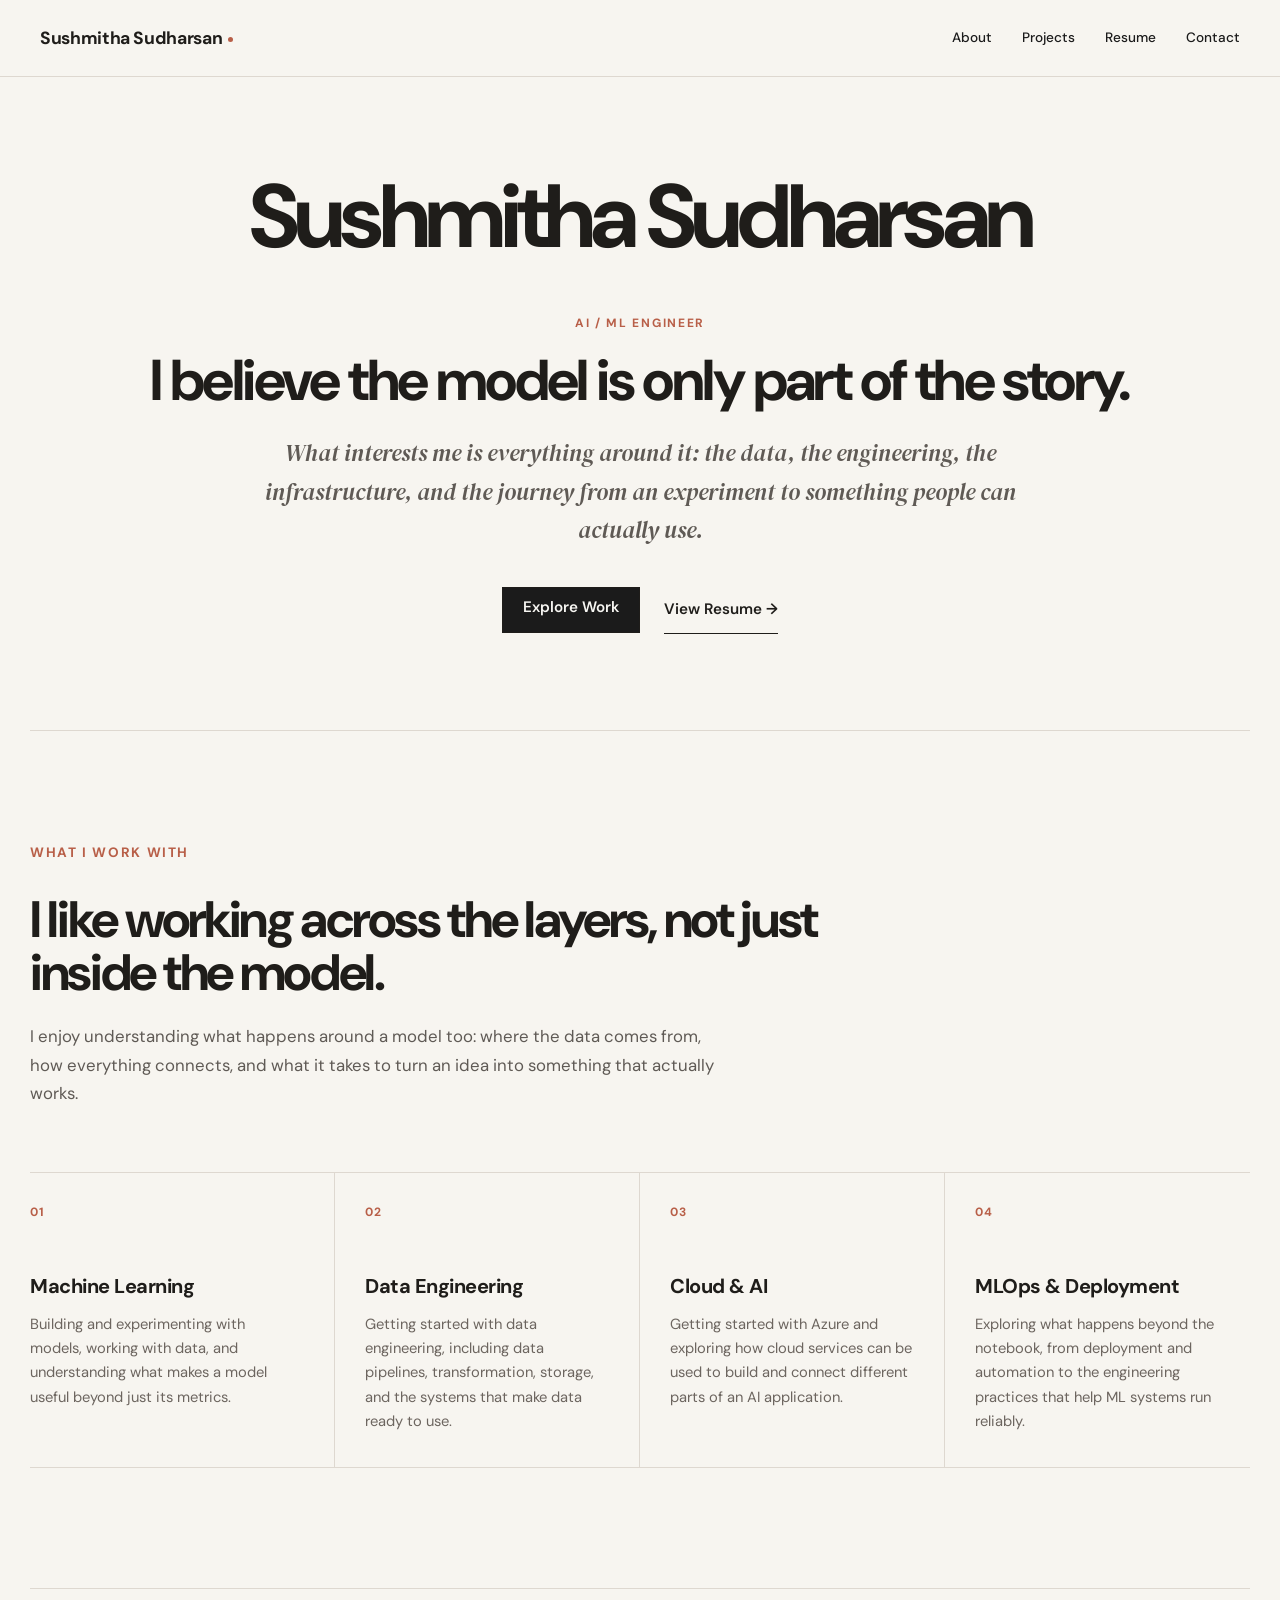
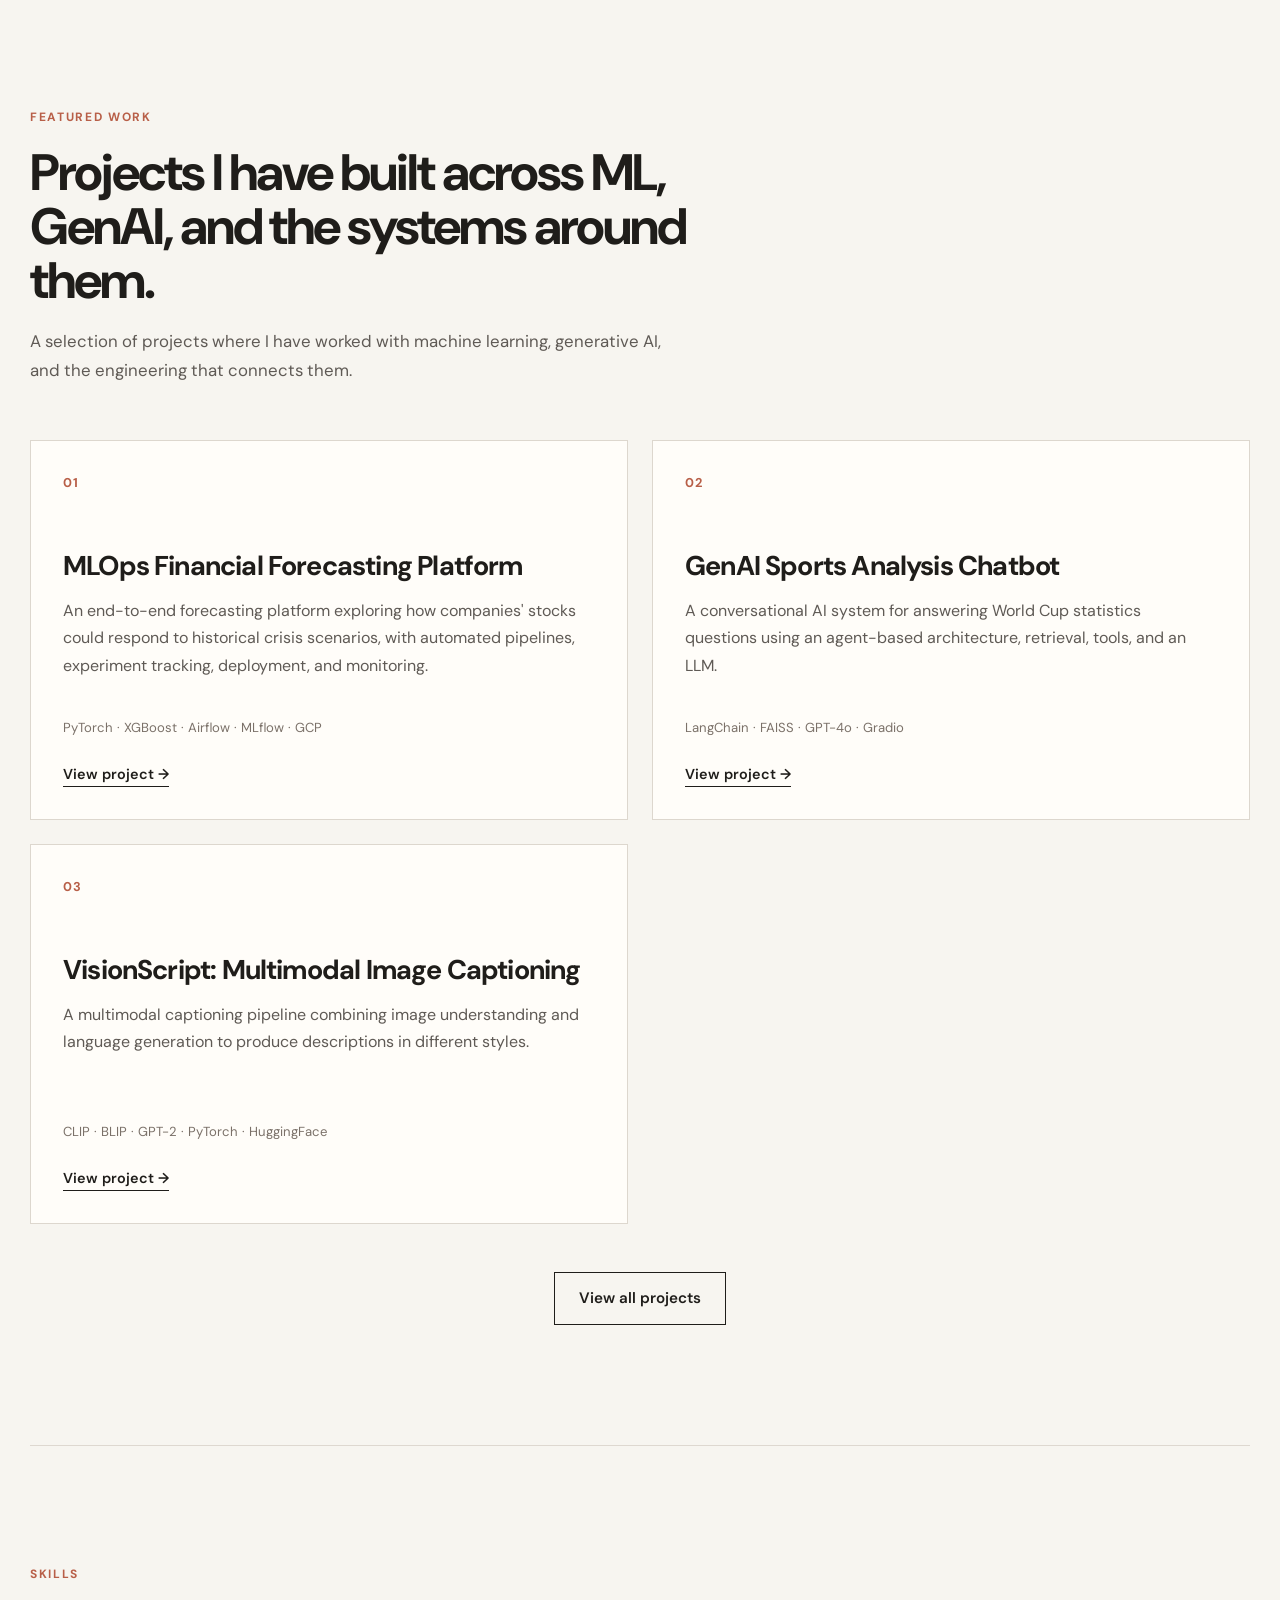
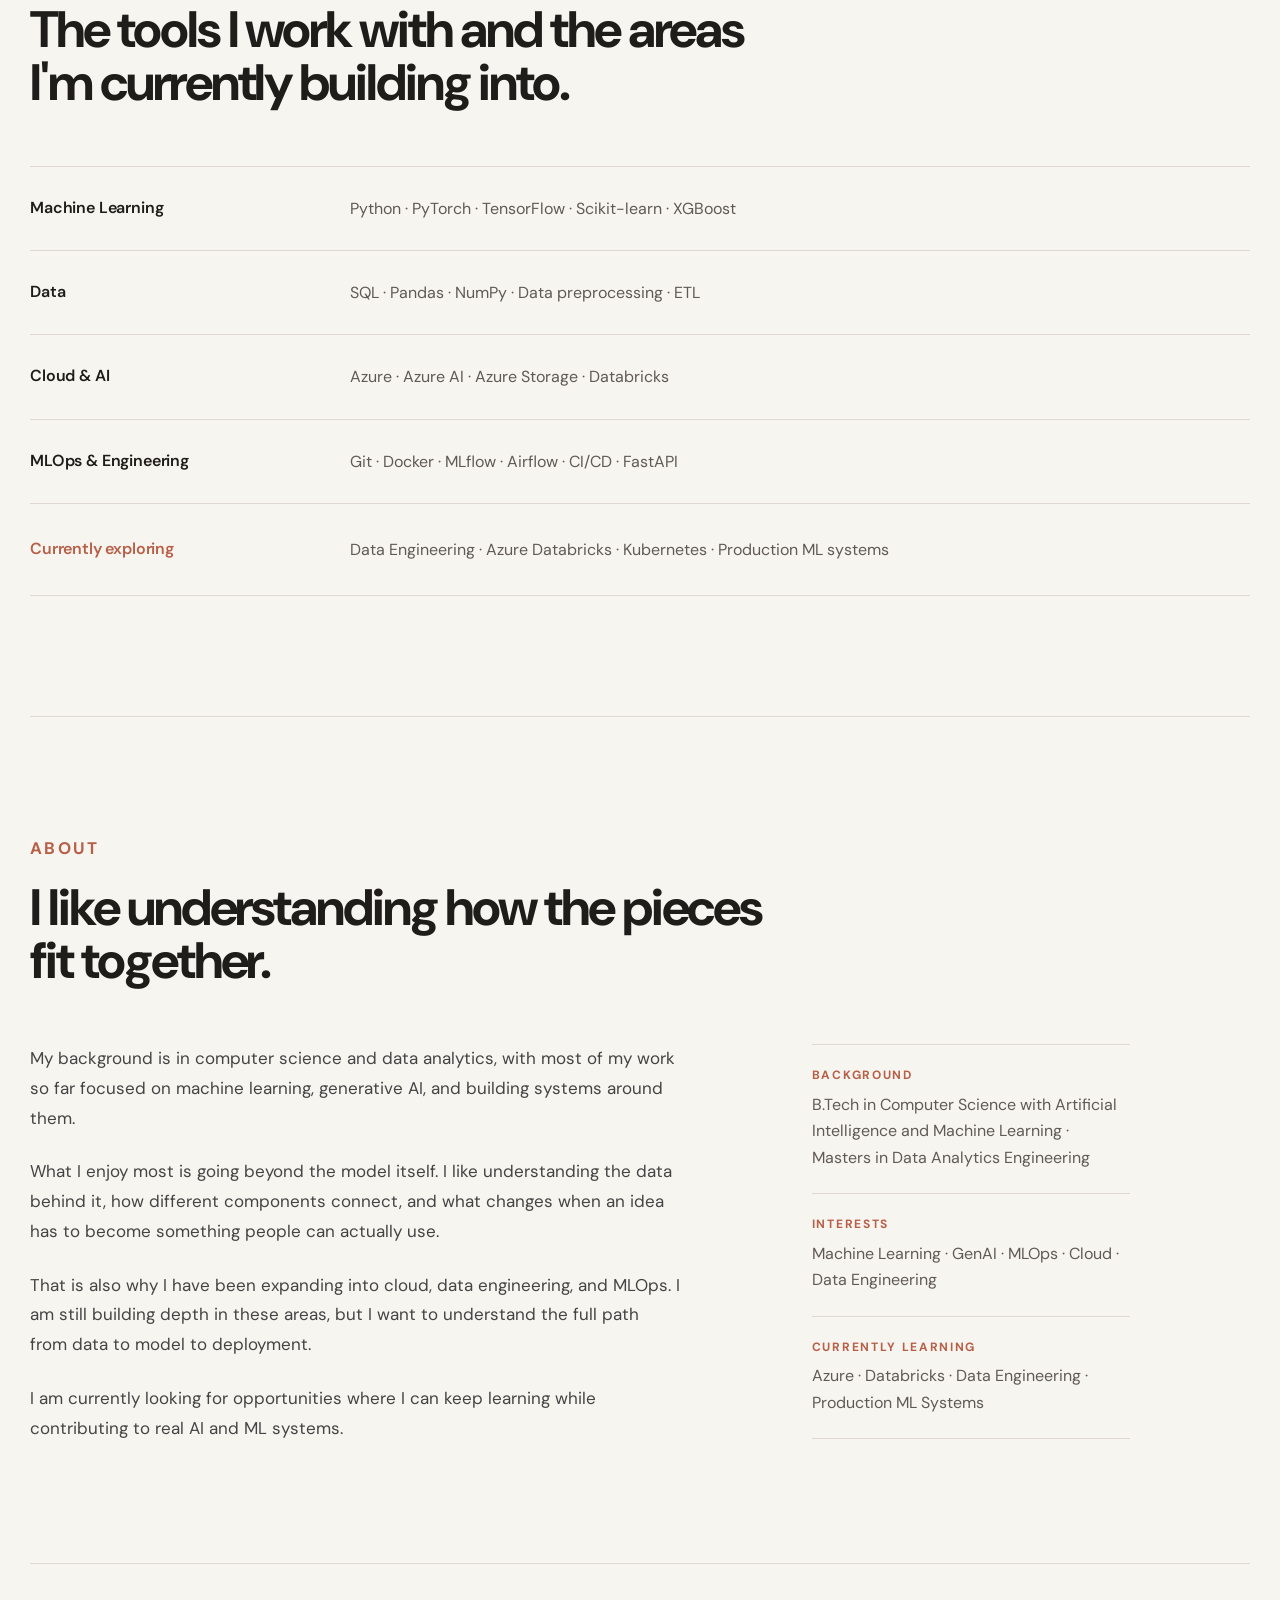
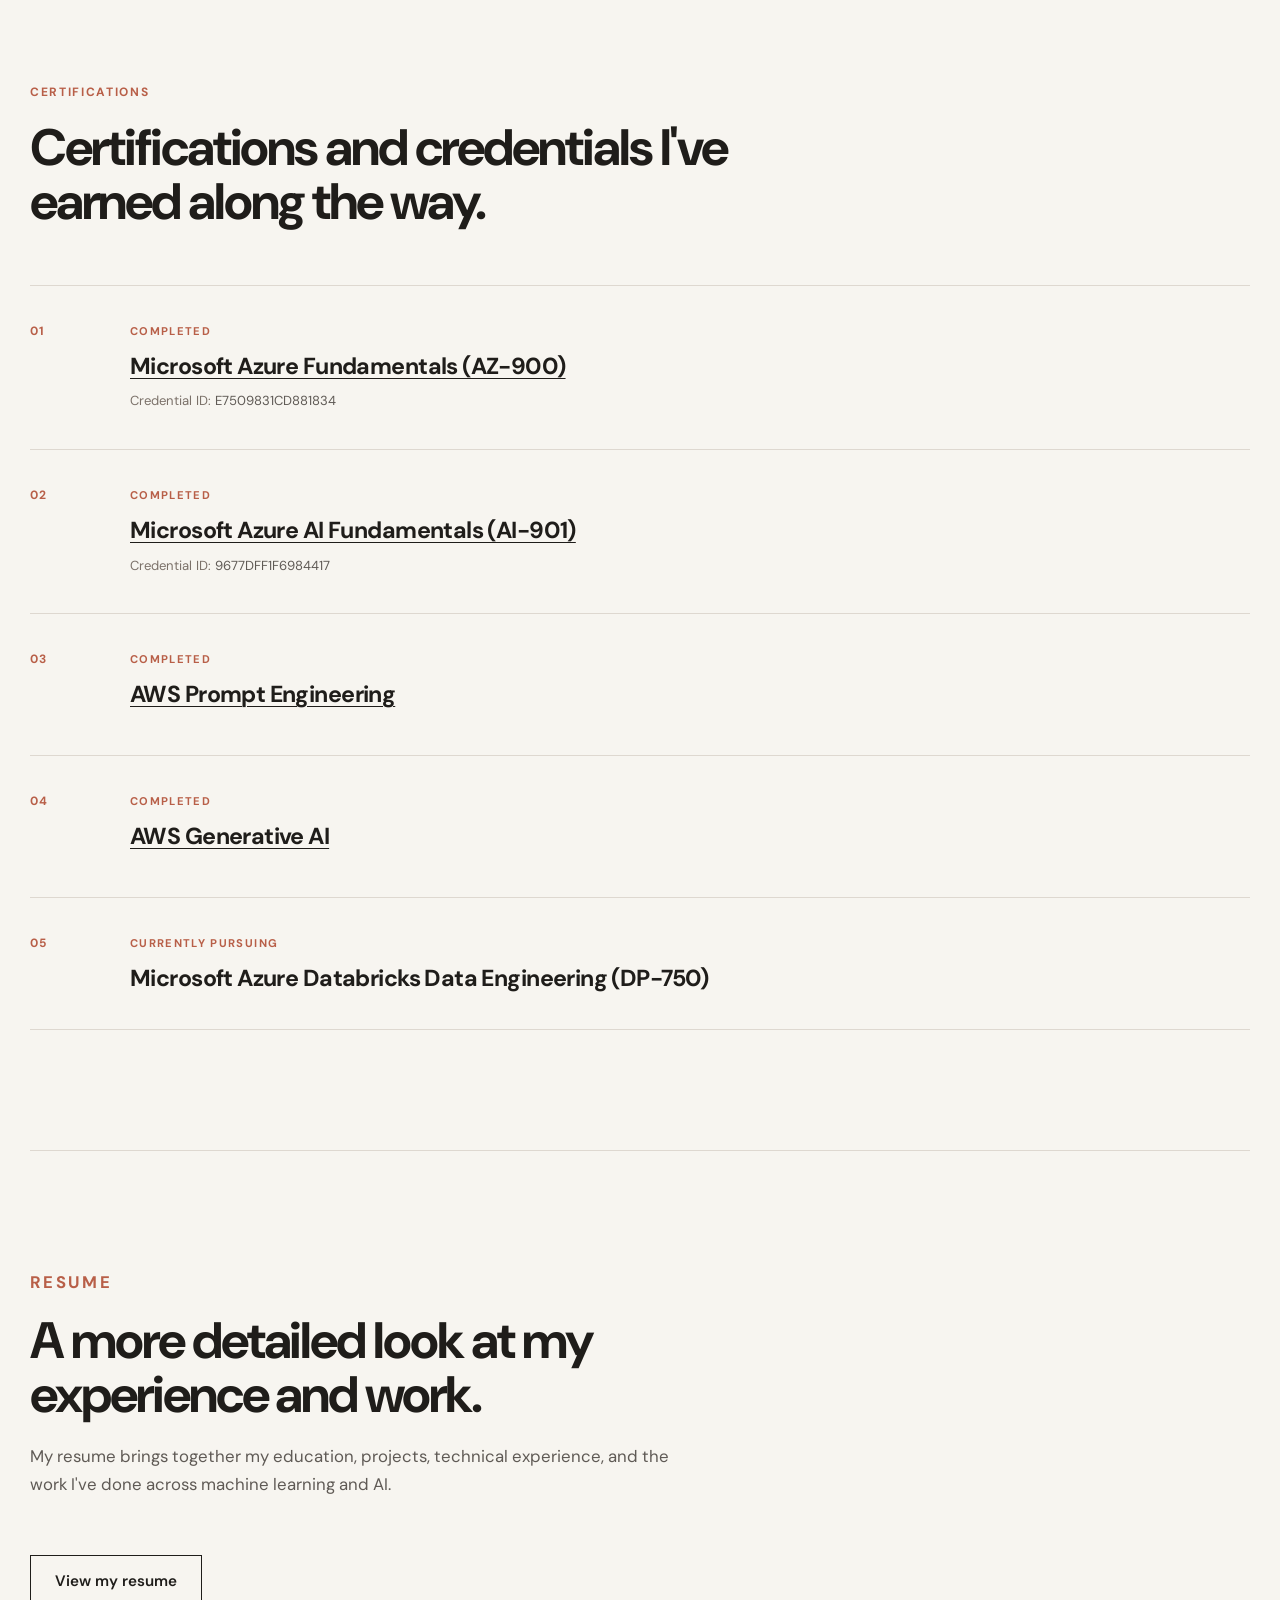
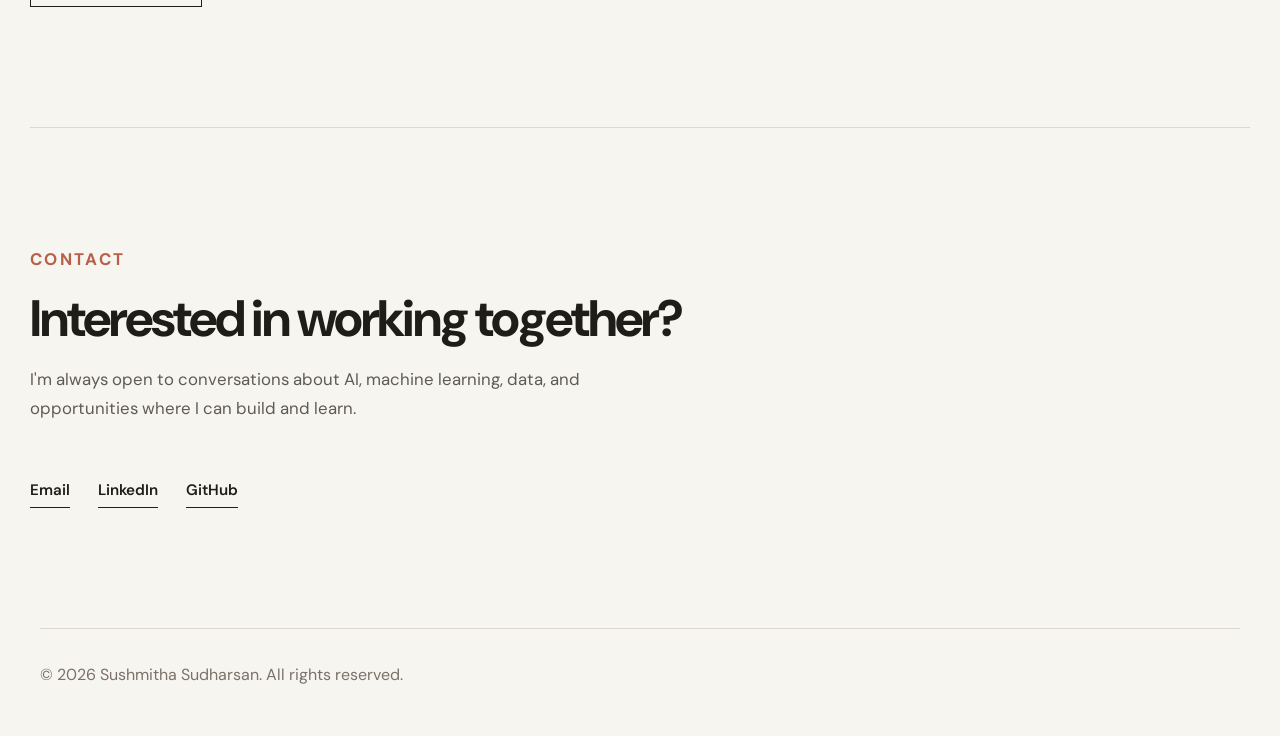
==== index.html @ 54e81f1f "Add portfolio website" ====
<!doctype html>
<html lang="en">
  <head>
    <meta charset="UTF-8" />
    <meta name="viewport" content="width=device-width, initial-scale=1.0" />

    <link rel="stylesheet" href="css/style.css" />

    <title>Sushmitha Sudharsan | AI / ML Engineer</title>
  </head>

  <body>
    <header>
      <nav>
    <a href="index.html" class="logo">Sushmitha Sudharsan</a>

    <button
        class="nav-toggle"
        type="button"
        aria-label="Open navigation menu"
        aria-expanded="false"
        aria-controls="site-navigation"
    >
        <span></span>
        <span></span>
        <span></span>
    </button>

    <div class="nav-links" id="site-navigation">
        <a href="about/index.html">About</a>
        <a href="projects/index.html">Projects</a>
        <a href="resume/index.html">Resume</a>
        <a href="contact/index.html">Contact</a>
    </div>
</nav>
    </header>

    <main>
      <!-- HERO -->

      <section class="hero">
        <div class="hero-name">
          <h1>Sushmitha Sudharsan</h1>
        </div>

        <div class="hero-content">
          <p class="section-label">AI / ML ENGINEER</p>

          <h2>I believe the model is only part of the story.</h2>

          <p class="hero-intro">
            What interests me is everything around it: the data, the
            engineering, the infrastructure, and the journey from an experiment
            to something people can actually use.
          </p>

          <div class="hero-actions">
    <a href="projects/index.html" class="button button-primary">
        Explore Work
    </a>

    <a href="resume/index.html" class="text-link">
        View Resume <span aria-hidden="true">→</span>
    </a>
</div>
        </div>
      </section>

      <!-- CURRENT FOCUS -->

      <section class="focus">
        <div class="focus-intro">
          <p class="eyebrow">WHAT I WORK WITH</p>

          <h2>I like working across the layers, not just inside the model.</h2>

          <p>
            I enjoy understanding what happens around a model too: where the
            data comes from, how everything connects, and what it takes to turn
            an idea into something that actually works.
          </p>
        </div>

        <div class="focus-items">
          <article class="focus-item">
            <span class="focus-number">01</span>

            <h3>Machine Learning</h3>

            <p>
              Building and experimenting with models, working with data, and
              understanding what makes a model useful beyond just its metrics.
            </p>
          </article>

          <article class="focus-item">
            <span class="focus-number">02</span>

            <h3>Data Engineering</h3>

            <p>
              Getting started with data engineering, including data pipelines,
              transformation, storage, and the systems that make data ready to
              use.
            </p>
          </article>

          <article class="focus-item">
            <span class="focus-number">03</span>

            <h3>Cloud &amp; AI</h3>

            <p>
              Getting started with Azure and exploring how cloud services can be
              used to build and connect different parts of an AI application.
            </p>
          </article>

          <article class="focus-item">
            <span class="focus-number">04</span>

            <h3>MLOps &amp; Deployment</h3>

            <p>
              Exploring what happens beyond the notebook, from deployment and
              automation to the engineering practices that help ML systems run
              reliably.
            </p>
          </article>
        </div>
      </section>

      <!-- PROJECT PREVIEW -->

      <section class="projects">
        <div class="section-heading">
          <p class="section-label">FEATURED WORK</p>

          <h2>
            Projects I have built across ML, GenAI, and the systems around them.
          </h2>

          <p class="section-intro">
            A selection of projects where I have worked with machine learning,
            generative AI, and the engineering that connects them.
          </p>
        </div>

        <div class="project-grid">
          <article class="project-card">
            <span class="project-number">01</span>

            <h3>MLOps Financial Forecasting Platform</h3>

            <p>
              An end-to-end forecasting platform exploring how companies' stocks
              could respond to historical crisis scenarios, with automated
              pipelines, experiment tracking, deployment, and monitoring.
            </p>

            <p class="project-tech">
              PyTorch · XGBoost · Airflow · MLflow · GCP
            </p>

            <a href="projects/project-1.html"> View project → </a>
          </article>

          <article class="project-card">
            <span class="project-number">02</span>

            <h3>GenAI Sports Analysis Chatbot</h3>

            <p>
              A conversational AI system for answering World Cup statistics
              questions using an agent-based architecture, retrieval, tools, and
              an LLM.
            </p>

            <p class="project-tech">LangChain · FAISS · GPT-4o · Gradio</p>

            <a href="projects/project-2.html"> View project → </a>
          </article>

          <article class="project-card">
            <span class="project-number">03</span>

            <h3>VisionScript: Multimodal Image Captioning</h3>

            <p>
              A multimodal captioning pipeline combining image understanding and
              language generation to produce descriptions in different styles.
            </p>

            <p class="project-tech">
              CLIP · BLIP · GPT-2 · PyTorch · HuggingFace
            </p>

            <a href="projects/project-3.html"> View project → </a>
          </article>
        </div>

        <div class="projects-footer">
          <a href="projects/index.html"> View all projects </a>
        </div>
      </section>

      <section class="skills">
        <div class="section-heading">
          <p class="section-label">SKILLS</p>

          <h2>
            The tools I work with and the areas I'm currently building into.
          </h2>
        </div>

        <div class="skills-list">
          <div class="skill-group">
            <h3>Machine Learning</h3>

            <p>Python · PyTorch · TensorFlow · Scikit-learn · XGBoost</p>
          </div>

          <div class="skill-group">
            <h3>Data</h3>

            <p>SQL · Pandas · NumPy · Data preprocessing · ETL</p>
          </div>

          <div class="skill-group">
            <h3>Cloud &amp; AI</h3>

            <p>Azure · Azure AI · Azure Storage · Databricks</p>
          </div>

          <div class="skill-group">
            <h3>MLOps &amp; Engineering</h3>

            <p>Git · Docker · MLflow · Airflow · CI/CD · FastAPI</p>
          </div>

          <div class="skill-group skill-group-exploring">
            <h3>Currently exploring</h3>

            <p>
              Data Engineering · Azure Databricks · Kubernetes · Production ML
              systems
            </p>
          </div>
        </div>
      </section>

      <!-- ABOUT PREVIEW -->

      <section class="about">
        <div class="section-heading">
          <p class="section-label">ABOUT</p>

          <h2>I like understanding how the pieces fit together.</h2>
        </div>

        <div class="about-content">
          <div class="about-main">
            <p>
              My background is in computer science and data analytics, with most
              of my work so far focused on machine learning, generative AI, and
              building systems around them.
            </p>

            <p>
              What I enjoy most is going beyond the model itself. I like
              understanding the data behind it, how different components
              connect, and what changes when an idea has to become something
              people can actually use.
            </p>

            <p>
              That is also why I have been expanding into cloud, data
              engineering, and MLOps. I am still building depth in these areas,
              but I want to understand the full path from data to model to
              deployment.
            </p>

            <p>
              I am currently looking for opportunities where I can keep learning
              while contributing to real AI and ML systems.
            </p>
          </div>

          <div class="about-side">
            <div class="about-detail">
              <span>BACKGROUND</span>
              <p>
                B.Tech in Computer Science with Artificial Intelligence and
                Machine Learning · Masters in Data Analytics Engineering
              </p>
            </div>

            <div class="about-detail">
              <span>INTERESTS</span>
              <p>Machine Learning · GenAI · MLOps · Cloud · Data Engineering</p>
            </div>

            <div class="about-detail">
              <span>CURRENTLY LEARNING</span>
              <p>
                Azure · Databricks · Data Engineering · Production ML Systems
              </p>
            </div>
          </div>
        </div>
      </section>

      <!-- ========================================
     CERTIFICATIONS
======================================== -->

      <section class="certifications">
        <div class="section-heading">
          <p class="section-label">CERTIFICATIONS</p>

          <h2>Certifications and credentials I've earned along the way.</h2>
        </div>

        <div class="certification-list">
          <!-- AZ-900 -->

          <article class="certification-card">
            <div class="certification-number">01</div>

            <div class="certification-content">
              <p class="certification-status">COMPLETED</p>

              <h3>
                <a
                  href="https://drive.google.com/file/d/1-akk5yvHN2ExvmXFCMbZ097xl4-3Tou-/view?usp=sharing"
                  target="_blank"
                  rel="noopener noreferrer"
                >
                  Microsoft Azure Fundamentals (AZ-900)
                </a>
              </h3>

              <p class="certification-id">
                Credential ID:
                <span>E7509831CD881834</span>
              </p>
            </div>
          </article>

          <!-- AI-901 -->

          <article class="certification-card">
            <div class="certification-number">02</div>

            <div class="certification-content">
              <p class="certification-status">COMPLETED</p>

              <h3>
                <a
                  href="https://drive.google.com/file/d/1ecMNnJZd3kwGWYb-fRF_io6c2wt6Pz3F/view?usp=sharing"
                  target="_blank"
                  rel="noopener noreferrer"
                >
                  Microsoft Azure AI Fundamentals (AI-901)
                </a>
              </h3>

              <p class="certification-id">
                Credential ID:
                <span>9677DFF1F6984417</span>
              </p>
            </div>
          </article>

          <!-- AWS Prompt Engineering -->

          <article class="certification-card">
            <div class="certification-number">03</div>

            <div class="certification-content">
              <p class="certification-status">COMPLETED</p>

              <h3>
                <a
                  href="https://drive.google.com/file/d/1J-irIsVJHzZii4gYxT9lY9Xja3zXWgkw/view?usp=sharing"
                  target="_blank"
                  rel="noopener noreferrer"
                >
                  AWS Prompt Engineering
                </a>
              </h3>

            </div>
          </article>

          <!-- AWS Generative AI -->

          <article class="certification-card">
            <div class="certification-number">04</div>

            <div class="certification-content">
              <p class="certification-status">COMPLETED</p>

              <h3>
                <a
                  href="https://drive.google.com/file/d/1gVsuCeaJkwSbJZOgCHRIwwR79ZYT0Bmx/view?usp=sharing"
                  target="_blank"
                  rel="noopener noreferrer"
                >
                  AWS Generative AI
                </a>
              </h3>
            </div>
          </article>

          <!-- DP-750 -->

          <article class="certification-card certification-current">
            <div class="certification-number">05</div>

            <div class="certification-content">
              <p class="certification-status">CURRENTLY PURSUING</p>

              <h3>Microsoft Azure Databricks Data Engineering (DP-750)</h3>
            </div>
          </article>
        </div>
      </section>

      <!-- ========================================
     RESUME
======================================== -->

      <section class="resume">
        <div class="section-heading">
          <p class="section-label">RESUME</p>

          <h2>A more detailed look at my experience and work.</h2>

          <p class="section-intro">
            My resume brings together my education, projects, technical
            experience, and the work I've done across machine learning and AI.
          </p>
        </div>

        <div class="resume-action">
          <a href="YOUR_RESUME_FILE" target="_blank" rel="noopener noreferrer">
            View my resume
          </a>
        </div>
      </section>

      <!-- ========================================
     CONTACT
======================================== -->

      <section class="contact">
        <div class="section-heading">
          <p class="section-label">CONTACT</p>

          <h2>Interested in working together?</h2>

          <p class="section-intro">
            I'm always open to conversations about AI, machine learning, data,
            and opportunities where I can build and learn.
          </p>
        </div>

        <div class="contact-links">
          <a href="mailto:sushmitha.sudharsan21@gmail.com"> Email </a>

          <a
            href="https://www.linkedin.com/in/sushmitha-sudharsan-2101/"
            target="_blank"
            rel="noopener noreferrer"
          >
            LinkedIn
          </a>

          <a
            href="https://github.com/SushmithaSudharsan"
            target="_blank"
            rel="noopener noreferrer"
          >
            GitHub
          </a>
        </div>
      </section>
    </main>

    <footer>
      <p>© 2026 Sushmitha Sudharsan. All rights reserved.</p>
    </footer>

    <script src="js/script.js"></script>
  </body>
</html>
---- css/style.css ----
@import url("https://fonts.googleapis.com/css2?family=DM+Sans:wght@400;500;600;700&family=DM+Serif+Display:ital@0;1&display=swap");

/* ========================================
   BASE
======================================== */

* {
    box-sizing: border-box;
}

html {
    scroll-behavior: smooth;
}

body {
    margin: 0;
    background: #f7f5f0;
    color: #1f1d1a;
    font-family: "DM Sans", "Helvetica Neue", Arial, sans-serif;
    line-height: 1.6;
}

a {
    color: inherit;
    text-decoration: none;
}

p,
h1,
h2,
h3 {
    margin-top: 0;
}


/* ========================================
   NAVIGATION
======================================== */

header {
    border-bottom: 1px solid #ded8d0;
}

nav {
    width: min(1280px, calc(100% - 80px));
    margin: 0 auto;
    min-height: 76px;

    display: flex;
    align-items: center;
    justify-content: space-between;
}

.logo {
    font-size: 1.1rem;
    font-weight: 700;
    letter-spacing: -0.02em;
}

.nav-links {
    display: flex;
    gap: 32px;
}

.nav-links a {
    font-size: 0.95rem;
    color: #5f5a55;
    transition: color 0.2s ease;
}

.nav-links a:hover {
    color: #1f1d1a;
}


/* ========================================
   GENERAL LAYOUT
======================================== */

main {
    width: min(1280px, calc(100% - 60px));
    margin: 0 auto;
}

section {
    padding: 96px 0;
}


/* ========================================
   HERO
======================================== */

.hero {
    min-height: 620px;

    display: flex;
    flex-direction: column;
    justify-content: center;

    max-width: 980px;
}

.eyebrow {
    margin-bottom: 24px;

    font-size: 0.85rem;
    font-weight: 700;
    letter-spacing: 0.12em;
    text-transform: uppercase;

    color: #6c655f;
}

.hero h1 {
    width: 100%;
    max-width: none;
    margin-bottom: 28px;

    font-size: clamp(3rem, 6vw, 5.2rem);
    line-height: 0.98;
    letter-spacing: -0.055em;
    font-weight: 700;

    text-align: center;
}

.hero-description {
    max-width: 700px;
    margin-bottom: 36px;

    font-size: 1.2rem;
    color: #5f5a55;
}


/* ========================================
   BUTTONS / ACTION LINKS
======================================== */

.hero-actions {
    display: flex;
    gap: 24px;
    align-items: center;
}

.hero-actions a,
.content-section > a,
.about > a,
.resume > a,
.contact > a {
    display: inline-block;

    padding: 12px 0;

    border-bottom: 1px solid #1f1d1a;

    font-size: 0.95rem;
    font-weight: 600;
}

.hero-actions a:first-child {
    padding: 12px 20px;
    border: 1px solid #1f1d1a;
}

.hero-actions a:hover,
.content-section > a:hover,
.about > a:hover,
.resume > a:hover,
.contact > a:hover {
    opacity: 0.65;
}


/* ========================================
   SECTION LABELS
======================================== */

.section-label {
    margin-bottom: 20px;

    font-size: 0.75rem;
    font-weight: 700;
    letter-spacing: 0.14em;
    text-transform: uppercase;

    color: #7b7169;
}


/* ========================================
   WHAT I WORK WITH / FOCUS
======================================== */

.focus {
    padding: 110px 0 120px;

    border-top: 1px solid #ded8d0;
    border-bottom: 1px solid #ded8d0;
}

.focus-intro {
    max-width: 920px;
    margin-bottom: 64px;
}

.focus-intro .eyebrow {
    margin-bottom: 28px;
}

.focus-intro h2 {
    max-width: 900px;
    margin: 0 0 22px;

    font-size: clamp(2.2rem, 4vw, 3.4rem);
    line-height: 1.05;
    letter-spacing: -0.045em;
}

.focus-intro p:not(.eyebrow) {
    max-width: 700px;
    margin: 0;

    color: #5f5a55;
    font-size: 1.05rem;
    line-height: 1.7;
}

.focus-items {
    display: grid;
    grid-template-columns: repeat(4, 1fr);

    border-top: 1px solid #ded8d0;
    border-bottom: 1px solid #ded8d0;
}

.focus-item {
    min-height: 270px;
    padding: 30px 30px 34px 0;

    border-right: 1px solid #ded8d0;
}

.focus-item:not(:first-child) {
    padding-left: 30px;
}

.focus-item:last-child {
    border-right: none;
}

.focus-number {
    display: block;
    margin-bottom: 52px;

    font-size: 0.75rem;
    font-weight: 700;
    letter-spacing: 0.08em;
    color: #7b7169;
}

.focus-item h3 {
    margin: 0 0 14px;

    font-size: 1.25rem;
    line-height: 1.2;
    letter-spacing: -0.025em;
}

.focus-item p {
    max-width: 250px;
    margin: 0;

    font-size: 0.92rem;
    line-height: 1.65;
    color: #6c655f;
}


/* ========================================
   SECTION HEADINGS
======================================== */

.section-heading {
    max-width: 720px;
    margin-bottom: 48px;
}

.section-heading h2,
.about h2,
.resume h2,
.contact h2 {
    margin-bottom: 20px;

    font-size: clamp(2rem, 4vw, 3.5rem);
    line-height: 1.05;
    letter-spacing: -0.04em;
}

.section-intro,
.about p,
.resume p,
.contact p {
    max-width: 650px;
    color: #5f5a55;
    font-size: 1.05rem;
}


/* ========================================
   PROJECTS / FEATURED WORK
======================================== */

.projects {
    padding: 120px 0;
}

.section-heading {
    max-width: 760px;
    margin-bottom: 56px;
}

.section-heading h2 {
    margin-bottom: 20px;

    font-size: clamp(2rem, 4vw, 3.4rem);
    line-height: 1.05;
    letter-spacing: -0.04em;
}

.section-intro {
    max-width: 650px;
    margin: 0;

    color: #5f5a55;
    font-size: 1.05rem;
}


/* PROJECT GRID */

.project-grid {
    display: grid;
    grid-template-columns: repeat(2, 1fr);
    gap: 24px;
}

.project-card {
    min-height: 380px;
    padding: 32px;

    border: 1px solid #ddd7ce;
    background: #fffdf9;

    display: flex;
    flex-direction: column;
}

.project-number {
    margin-bottom: 56px;

    font-size: 0.75rem;
    font-weight: 700;
    letter-spacing: 0.08em;
    color: #7b7169;
}

.project-card h3 {
    max-width: 520px;
    margin-bottom: 16px;

    font-size: 1.7rem;
    line-height: 1.15;
    letter-spacing: -0.03em;
}

.project-card p {
    max-width: 520px;
    margin-bottom: 24px;

    color: #5f5a55;
}

.project-tech {
    margin-top: auto !important;
    margin-bottom: 24px !important;

    font-size: 0.82rem;
    color: #7b7169 !important;
}

.project-card a {
    width: fit-content;

    border-bottom: 1px solid #1f1d1a;

    font-size: 0.9rem;
    font-weight: 600;
}

.project-card a:hover {
    opacity: 0.65;
}


/* ========================================
   VIEW ALL PROJECTS
======================================== */

.projects-footer {
    display: flex;
    justify-content: center;

    padding-top: 48px;
}

.projects-footer a {
    display: inline-block;

    padding: 13px 24px;

    border: 1px solid #1f1d1a;

    font-size: 0.95rem;
    font-weight: 600;

    transition:
        background 0.2s ease,
        color 0.2s ease;
}

.projects-footer a:hover {
    background: #1f1d1a;
    color: #f7f5f0;
}


/* ========================================
   SKILLS
======================================== */

.skills {
    padding: 120px 0;
    border-top: 1px solid #ded8d0;
}

.skills-list {
    border-top: 1px solid #ded8d0;
}

.skill-group {
    display: grid;
    grid-template-columns: 280px 1fr;
    gap: 40px;

    padding: 28px 0;

    border-bottom: 1px solid #ded8d0;
}

.skill-group h3 {
    margin: 0;

    font-size: 1rem;
    font-weight: 600;
    letter-spacing: -0.01em;
}

.skill-group p {
    max-width: 720px;
    margin: 0;

    color: #5f5a55;
    font-size: 1rem;
}

.skill-group-exploring {
    padding-top: 32px;
    padding-bottom: 32px;
}

.skill-group-exploring h3 {
    color: #6c655f;
}

@media (max-width: 700px) {
    .skill-group {
        grid-template-columns: 1fr;
        gap: 10px;
        padding: 24px 0;
    }

    .skill-group p {
        max-width: 100%;
        overflow-wrap: anywhere;
        line-height: 1.7;
    }
}

/* ========================================
   ABOUT SECTION
======================================== */

.about {
    padding: 120px 0;
    border-top: 1px solid #ded8d0;
}

.about-content {
    display: grid;
    grid-template-columns: minmax(0, 1.5fr) minmax(260px, 0.7fr);
    gap: 100px;

    max-width: 1100px;
}

.about-main {
    max-width: 720px;
}

.about-main p {
    margin: 0 0 24px;

    color: #5f5a55;
    font-size: 1.08rem;
    line-height: 1.75;
}

.about-main p:last-child {
    margin-bottom: 0;
}

.about-side {
    border-top: 1px solid #ded8d0;
}

.about-detail {
    padding: 22px 0;

    border-bottom: 1px solid #ded8d0;
}

.about-detail span {
    display: block;
    margin-bottom: 8px;

    font-size: 0.72rem;
    font-weight: 700;
    letter-spacing: 0.12em;

    color: #7b7169;
}

.about-detail p {
    margin: 0;

    color: #5f5a55;
    font-size: 0.92rem;
    line-height: 1.6;
}


/* ========================================
   CERTIFICATIONS
======================================== */

.certifications {
    padding: 120px 0;
    border-top: 1px solid #ded8d0;
}

.certification-list {
    border-top: 1px solid #ded8d0;
}

.certification-card {
    display: grid;
    grid-template-columns: 80px 1fr;
    gap: 20px;

    padding: 36px 0;

    border-bottom: 1px solid #ded8d0;
}

.certification-number {
    font-size: 0.75rem;
    font-weight: 700;
    letter-spacing: 0.08em;
    color: #7b7169;
}

.certification-content {
    max-width: 800px;
}

.certification-status {
    margin: 0 0 12px;

    font-size: 0.7rem !important;
    font-weight: 700;
    letter-spacing: 0.12em;

    color: #7b7169 !important;
}

.certification-content h3 {
    margin: 0 0 10px;

    font-size: 1.45rem;
    line-height: 1.2;
    letter-spacing: -0.025em;
}

.certification-content h3 a {
    color: inherit;
    text-decoration: underline;
    text-decoration-thickness: 1px;
    text-underline-offset: 4px;
}

.certification-content h3 a:hover {
    opacity: 0.6;
}

.certification-id {
    margin: 0 !important;

    font-size: 0.82rem !important;
    color: #7b7169 !important;
}

.certification-id span {
    color: #5f5a55;
}

.certification-current h3 {
    margin-bottom: 0;
}


/* ========================================
   PAGE HEADERS
======================================== */

.page-header {
    padding: 120px 0 80px;
    max-width: 800px;
}

.page-header h1 {
    margin-bottom: 24px;

    font-size: clamp(3rem, 7vw, 5rem);
    line-height: 1;
    letter-spacing: -0.05em;
}

.page-header > p:last-child {
    max-width: 650px;

    font-size: 1.15rem;
    color: #5f5a55;
}


/* ========================================
   CONTENT SECTIONS
======================================== */

.content-section {
    max-width: 800px;
    padding: 72px 0;

    border-top: 1px solid #ded8d0;
}

.content-section h2 {
    margin-bottom: 24px;

    font-size: 2rem;
    line-height: 1.1;
    letter-spacing: -0.03em;
}

.content-section p {
    max-width: 700px;
    margin-bottom: 24px;

    color: #5f5a55;
}


/* ========================================
   RESUME
======================================== */

.resume {
    padding: 120px 0;
    border-top: 1px solid #ded8d0;
}

.resume-action {
    margin-top: 40px;
}

.resume-action a {
    display: inline-block;

    padding: 13px 24px;

    border: 1px solid #1f1d1a;

    font-size: 0.95rem;
    font-weight: 600;

    transition:
        background 0.2s ease,
        color 0.2s ease;
}

.resume-action a:hover {
    background: #1f1d1a;
    color: #f7f5f0;
}


/* ========================================
   CONTACT
======================================== */

.contact {
    padding: 120px 0;
    border-top: 1px solid #ded8d0;
}

.contact-links {
    display: flex;
    flex-wrap: wrap;
    gap: 28px;

    margin-top: 40px;
}

.contact-links a {
    padding-bottom: 4px;

    border-bottom: 1px solid #1f1d1a;

    font-size: 0.95rem;
    font-weight: 600;
}

.contact-links a:hover {
    opacity: 0.6;
}


/* ========================================
   FOOTER
======================================== */

footer {
    width: min(1280px, calc(100% - 80px));
    margin: 0 auto;

    padding: 32px 0;

    border-top: 1px solid #ded8d0;

    color: #7b7169;
    font-size: 0.85rem;
}

.footer-content {
    display: flex;
    align-items: center;
    justify-content: space-between;

    gap: 32px;
}

.footer-content p {
    margin: 0;
}

.footer-links {
    display: flex;
    gap: 24px;
}

.footer-links a:hover {
    color: #1f1d1a;
}


/* ========================================
   PROJECTS PAGE
======================================== */

.projects-page {
    padding: 20px 0 120px;
}

.project-page-card {
    display: grid;
    grid-template-columns: 120px 1fr;

    padding: 56px 0;

    border-top: 1px solid #ded8d0;
}

.project-page-card:last-child {
    border-bottom: 1px solid #ded8d0;
}

.project-page-number {
    font-size: 0.75rem;
    font-weight: 700;
    letter-spacing: 0.08em;
    color: #7b7169;
}

.project-page-content {
    max-width: 820px;
}

.project-category {
    margin-bottom: 18px !important;

    font-size: 0.75rem !important;
    font-weight: 700;
    letter-spacing: 0.12em;

    text-transform: uppercase;

    color: #7b7169 !important;
}

.project-page-content h2 {
    max-width: 760px;
    margin-bottom: 20px;

    font-size: clamp(2rem, 4vw, 3.2rem);
    line-height: 1.05;
    letter-spacing: -0.04em;
}

.project-page-content > p:not(.project-category):not(.project-page-tech) {
    max-width: 700px;
    margin-bottom: 28px;

    color: #5f5a55;
    font-size: 1.05rem;
    line-height: 1.7;
}

.project-page-tech {
    margin-bottom: 28px !important;

    font-size: 0.85rem !important;
    color: #7b7169 !important;
}

.project-page-content a {
    display: inline-block;

    padding-bottom: 4px;

    border-bottom: 1px solid #1f1d1a;

    font-size: 0.9rem;
    font-weight: 600;
}

.project-page-content a:hover {
    opacity: 0.6;
}


/* ========================================
   PROJECT FILTER
======================================== */

.project-filter {
    display: flex;
    align-items: flex-end;
    gap: 24px;

    margin-bottom: 80px;
    padding-bottom: 32px;

    border-bottom: 1px solid #ded8d0;
}

.filter-group {
    display: flex;
    flex-direction: column;
    gap: 9px;
}

.filter-group label {
    font-size: 0.75rem;
    font-weight: 700;
    letter-spacing: 0.1em;
    text-transform: uppercase;

    color: #7b7169;
}

.filter-group select {
    min-width: 220px;

    padding: 12px 40px 12px 14px;

    border: 1px solid #c7beb5;
    border-radius: 0;

    background: #fffdf9;
    color: #1f1d1a;

    font-family: inherit;
    font-size: 0.9rem;

    cursor: pointer;
}

.filter-group select:focus {
    outline: 2px solid #1f1d1a;
    outline-offset: 2px;
}


/* ========================================
   PROJECT LIST
======================================== */

.project-list {
    border-top: 1px solid #ded8d0;
}

.project-page-card {
    display: grid;
    grid-template-columns: 100px 1fr;
    gap: 28px;

    padding: 48px 0;

    border-bottom: 1px solid #ded8d0;
}

.project-page-card.is-hidden {
    display: none;
}

.project-number {
    font-size: 0.8rem;
    font-weight: 700;

    color: #7b7169;
}

.project-page-content {
    max-width: 800px;
}

.project-type {
    margin-bottom: 14px;

    font-size: 0.75rem;
    font-weight: 700;

    letter-spacing: 0.08em;
    text-transform: uppercase;

    color: #7b7169;
}

.project-page-content h3 {
    margin-bottom: 16px;

    font-size: 1.7rem;
    line-height: 1.15;
    letter-spacing: -0.025em;
}

.project-page-content > p:not(.project-type) {
    max-width: 680px;

    margin-bottom: 24px;

    color: #5f5a55;
}

.project-links {
    display: flex;
    align-items: center;
    gap: 28px;
}

.project-links a {
    display: inline-block;

    padding-bottom: 4px;

    border-bottom: 1px solid #1f1d1a;

    font-size: 0.9rem;
    font-weight: 600;
}

.project-links a:hover {
    opacity: 0.6;
}

.more-projects-section {
    margin-top: 20px;
}


/* ========================================
   PROJECT DETAIL PAGE
======================================== */

.project-detail-hero {
    padding: 120px 0 100px;
    max-width: 1050px;
}

.project-detail-hero h1 {
    max-width: 1000px;
    margin-bottom: 30px;

    font-size: clamp(3.2rem, 7vw, 6.2rem);
    line-height: 0.96;
    letter-spacing: -0.055em;
}

.project-detail-intro {
    max-width: 760px;
    margin-bottom: 56px;

    font-size: 1.3rem;
    line-height: 1.65;
    color: #5f5a55;
}

.project-meta {
    display: grid;

    grid-template-columns:
        repeat(3, minmax(160px, 1fr));

    max-width: 850px;

    border-top: 1px solid #ded8d0;
    border-bottom: 1px solid #ded8d0;
}

.project-meta > div {
    padding: 24px 30px 24px 0;

    border-right: 1px solid #ded8d0;
}

.project-meta > div:not(:first-child) {
    padding-left: 30px;
}

.project-meta > div:last-child {
    border-right: none;
}

.project-meta span {
    display: block;

    margin-bottom: 8px;

    font-size: 0.7rem;
    font-weight: 700;

    letter-spacing: 0.12em;

    color: #7b7169;
}

.project-meta p {
    margin: 0;

    font-size: 0.95rem;
    color: #3d3935;
}

.project-detail-links {
    display: flex;
    flex-wrap: wrap;

    gap: 28px;

    margin-top: 40px;
}

.project-detail-links a {
    display: inline-block;

    padding-bottom: 5px;

    border-bottom: 1px solid #1f1d1a;

    font-size: 0.95rem;
    font-weight: 600;
}

.project-detail-links a:hover {
    opacity: 0.6;
}


/* ========================================
   PROJECT STORY
======================================== */

.project-story {
    display: grid;

    grid-template-columns:
        minmax(300px, 0.85fr)
        minmax(0, 1.15fr);

    gap: 100px;

    padding: 120px 0;

    border-top: 1px solid #ded8d0;
}

.project-story-heading {
    max-width: 600px;
}

.project-story-heading h2 {
    margin: 0;

    font-size: clamp(2rem, 4vw, 3.4rem);
    line-height: 1.05;
    letter-spacing: -0.045em;
}

.project-story-content {
    max-width: 720px;
}

.project-story-content p {
    margin: 0 0 26px;

    color: #5f5a55;

    font-size: 1.08rem;
    line-height: 1.8;
}

.project-story-content p:last-child {
    margin-bottom: 0;
}


/* ========================================
   PROJECT SECTION HEADINGS
======================================== */

.project-section-heading {
    max-width: 820px;
    margin-bottom: 56px;
}

.project-section-heading h2 {
    margin: 0 0 22px;

    font-size: clamp(2rem, 4vw, 3.4rem);
    line-height: 1.05;
    letter-spacing: -0.04em;
}

.project-section-heading > p:not(.section-label) {
    max-width: 700px;

    margin: 0;

    color: #5f5a55;

    font-size: 1.05rem;
    line-height: 1.7;
}


/* ========================================
   ARCHITECTURE
======================================== */

.project-architecture {
    padding: 120px 0;

    border-top: 1px solid #ded8d0;
}

.architecture-flow {
    border-top: 1px solid #ded8d0;
}

.architecture-step {
    display: grid;

    grid-template-columns:
        70px
        minmax(200px, 0.6fr)
        minmax(300px, 1fr)
        220px;

    gap: 30px;

    padding: 36px 0;

    border-bottom: 1px solid #ded8d0;

    align-items: start;
}

.architecture-step > span {
    font-size: 0.75rem;
    font-weight: 700;

    color: #7b7169;
}

.architecture-step h3 {
    margin: 0;

    font-size: 1.25rem;
    line-height: 1.2;
}

.architecture-step p {
    max-width: 520px;

    margin: 0;

    color: #5f5a55;
}

.architecture-step small {
    color: #7b7169;

    font-size: 0.8rem;
    line-height: 1.5;
}

.architecture-arrow {
    display: none;
}


/* ========================================
   MODEL CARDS
======================================== */

.project-models {
    padding: 120px 0;

    border-top: 1px solid #ded8d0;
}

.model-grid {
    display: grid;

    grid-template-columns: repeat(3, 1fr);

    border-top: 1px solid #ded8d0;
    border-bottom: 1px solid #ded8d0;
}

.model-card {
    min-height: 330px;

    padding: 30px 30px 36px 0;

    border-right: 1px solid #ded8d0;
}

.model-card:not(:first-child) {
    padding-left: 30px;
}

.model-card:last-child {
    border-right: none;
}

.model-card > span {
    display: block;

    margin-bottom: 70px;

    font-size: 0.75rem;
    font-weight: 700;

    color: #7b7169;
}

.model-card h3 {
    margin-bottom: 16px;

    font-size: 1.45rem;
    line-height: 1.15;
}

.model-card p {
    max-width: 330px;

    margin-bottom: 30px;

    color: #5f5a55;
}

.model-detail {
    margin-top: auto;

    color: #7b7169;

    font-size: 0.82rem;
}


/* ========================================
   CONTRIBUTION
======================================== */

.project-contribution {
    padding: 120px 0;

    border-top: 1px solid #ded8d0;
}

.project-contribution-content {
    max-width: 760px;

    margin-bottom: 70px;
}

.project-contribution-content p {
    margin-bottom: 24px;

    color: #5f5a55;

    font-size: 1.08rem;
    line-height: 1.75;
}

.project-contribution-content p:last-child {
    margin-bottom: 0;
}


/* ========================================
   CI/CD PIPELINE
======================================== */

.pipeline {
    display: flex;
    align-items: center;

    width: 100%;

    border-top: 1px solid #ded8d0;
    border-bottom: 1px solid #ded8d0;

    padding: 34px 0;
}

.pipeline-step {
    display: flex;
    flex-direction: column;
    gap: 8px;

    min-width: 130px;
}

.pipeline-step span {
    font-size: 0.72rem;
    font-weight: 700;

    color: #7b7169;
}

.pipeline-step strong {
    font-size: 0.95rem;
}

.pipeline-line {
    flex: 1;

    height: 1px;

    margin: 0 20px;

    background: #c7beb5;
}


/* ========================================
   MONITORING
======================================== */

.project-monitoring {
    padding: 120px 0;

    border-top: 1px solid #ded8d0;
}

.monitoring-flow {
    display: grid;

    grid-template-columns: repeat(4, 1fr);

    border-top: 1px solid #ded8d0;
    border-bottom: 1px solid #ded8d0;
}

.monitoring-step {
    min-height: 280px;

    padding: 30px 30px 34px 0;

    border-right: 1px solid #ded8d0;
}

.monitoring-step:not(:first-child) {
    padding-left: 30px;
}

.monitoring-step:last-child {
    border-right: none;
}

.monitoring-step > span {
    display: block;

    margin-bottom: 55px;

    font-size: 0.75rem;
    font-weight: 700;

    color: #7b7169;
}

.monitoring-step h3 {
    margin-bottom: 14px;

    font-size: 1.25rem;
}

.monitoring-step p {
    margin: 0;

    color: #5f5a55;

    font-size: 0.92rem;
    line-height: 1.65;
}

.project-note {
    max-width: 700px;

    margin: 30px 0 0;

    color: #7b7169;

    font-size: 0.82rem;
    line-height: 1.6;
}


/* ========================================
   CHALLENGES
======================================== */

.project-challenges {
    padding: 120px 0;

    border-top: 1px solid #ded8d0;
}

.challenge-list {
    border-top: 1px solid #ded8d0;
}

.challenge-item {
    display: grid;

    grid-template-columns: 80px 1fr;

    gap: 30px;

    padding: 38px 0;

    border-bottom: 1px solid #ded8d0;
}

.challenge-item > span {
    font-size: 0.75rem;
    font-weight: 700;

    color: #7b7169;
}

.challenge-item h3 {
    margin-bottom: 12px;

    font-size: 1.3rem;
}

.challenge-item p {
    max-width: 720px;

    margin: 0;

    color: #5f5a55;

    line-height: 1.7;
}


/* ========================================
   RESULTS
======================================== */

.project-results {
    padding: 120px 0;

    border-top: 1px solid #ded8d0;
}

.result-grid {
    display: grid;

    grid-template-columns: repeat(4, 1fr);

    border-top: 1px solid #ded8d0;
    border-bottom: 1px solid #ded8d0;
}

.result-item {
    min-height: 220px;

    padding: 34px 30px 34px 0;

    border-right: 1px solid #ded8d0;
}

.result-item:not(:first-child) {
    padding-left: 30px;
}

.result-item:last-child {
    border-right: none;
}

.result-item strong {
    display: block;

    margin-bottom: 18px;

    font-size: clamp(2rem, 4vw, 3.2rem);
    line-height: 1;

    letter-spacing: -0.045em;
}

.result-item span {
    display: block;

    max-width: 190px;

    color: #6c655f;

    font-size: 0.9rem;
    line-height: 1.5;
}


/* ========================================
   LEARNING / REFLECTION / STACK
======================================== */

.project-learning,
.project-reflection,
.project-stack,
.project-end {
    padding: 120px 0;

    border-top: 1px solid #ded8d0;
}

.stack-list {
    display: flex;
    flex-wrap: wrap;

    gap: 0;

    max-width: 900px;

    border-top: 1px solid #ded8d0;
    border-left: 1px solid #ded8d0;
}

.stack-list span {
    padding: 18px 22px;

    border-right: 1px solid #ded8d0;
    border-bottom: 1px solid #ded8d0;

    background: #fffdf9;

    font-size: 0.9rem;

    color: #5f5a55;
}

.project-end {
    padding-bottom: 140px;
}


/* ========================================
   FINAL POLISH + SCOPED LAYOUT FIXES
======================================== */

/* ---------- subtle motion ---------- */

@keyframes fadeUp {
    from {
        opacity: 0;
        transform: translateY(14px);
    }

    to {
        opacity: 1;
        transform: translateY(0);
    }
}

@keyframes fadeIn {
    from {
        opacity: 0;
    }

    to {
        opacity: 1;
    }
}

.hero-name {
    animation: fadeUp 0.7s ease both;
}

.hero-content {
    animation: fadeUp 0.7s 0.08s ease both;
}

.focus-item,
.project-card,
.project-page-card,
.certification-card {
    animation: fadeUp 0.65s ease both;
}


/* ---------- homepage hero ---------- */

.hero {
    max-width: none;
    width: 100%;
}

.hero-name {
    width: 100%;
    margin-bottom: 54px;

    text-align: center;
}

.hero-name h1 {
    margin: 0;

    font-size: clamp(3rem, 7vw, 6rem);
    line-height: 0.98;
    letter-spacing: -0.055em;
}

.hero-content {
    width: 100%;
    max-width: 980px;

    margin: 0 auto;

    text-align: center;
}

.hero-content h2 {
    margin: 0 0 24px;

    font-size: clamp(2.3rem, 4.5vw, 4rem);
    line-height: 1.02;
    letter-spacing: -0.045em;
}

.hero-intro {
    max-width: 760px;

    margin: 0 auto 36px;

    color: #5f5a55;

    font-family: "DM Serif Display", Georgia, serif;
    font-size: clamp(1.15rem, 2vw, 1.45rem);
    font-style: italic;
    line-height: 1.65;
}

.hero-actions {
    justify-content: center;
}


/* ---------- warm accent ---------- */

.section-label,
.eyebrow,
.focus-number,
.project-number,
.project-type,
.project-category,
.certification-number,
.certification-status,
.about-detail span,
.skill-group-exploring h3,
.project-meta span,
.architecture-step > span,
.model-card > span,
.monitoring-step > span,
.challenge-item > span {
    color: #b85f48 !important;
}

.logo::after {
    content: "";

    display: inline-block;

    width: 5px;
    height: 5px;

    margin-left: 6px;
    margin-bottom: 2px;

    border-radius: 50%;

    background: #b85f48;
}


/* ---------- PROJECTS INDEX ---------- */

/*
   IMPORTANT:

   The projects index contains:

       .projects-page
           .project-section
               .project-section-heading
               .project-list

   That wrapper MUST stay vertical.

   Therefore these rules are deliberately scoped to
   .projects-page and do not touch .project-story.
*/

.projects-page {
    width: 100%;
}

.projects-page > .project-section {
    display: block;

    width: 100%;
    max-width: none;
}

.projects-page > .project-section > .project-section-heading {
    display: block;

    width: 100%;
    max-width: none;

    margin-bottom: 56px;
}

.projects-page > .project-section > .project-section-heading h2 {
    width: 100%;
    max-width: none;
}

.projects-page .project-list {
    width: 100%;
}

.projects-page .project-page-content {
    width: 100%;
    max-width: 900px;
}


/* ---------- CASE STUDY PAGES ---------- */

/*
   Project 1 / Project 2 use .project-story with:

       LEFT  = .project-story-heading
       RIGHT = .project-story-content

   This is intentionally two-column.
*/

.project-story {
    display: grid;

    grid-template-columns:
        minmax(300px, 0.85fr)
        minmax(0, 1.15fr);

    gap: 100px;

    width: 100%;

    padding: 120px 0;

    border-top: 1px solid #ded8d0;
}

.project-story-heading {
    width: 100%;
    max-width: 600px;
}

.project-story-content {
    width: 100%;
    max-width: 850px;
}


/*
   Project 3 / newer case-study sections use:

       .project-section
           .project-section-heading
           .project-section-content

   Only those sections INSIDE .project-story are two-column.
*/

.project-story > .project-section,
.project-story .project-section {
    display: grid;

    grid-template-columns:
        minmax(300px, 0.85fr)
        minmax(0, 1.15fr);

    gap: 100px;

    width: 100%;
    max-width: none;

    padding: 120px 0;
    margin: 0;

    border-top: 1px solid #ded8d0;
}

.project-story > .project-section:first-child,
.project-story .project-section:first-child {
    border-top: none;
}

.project-story .project-section-heading {
    width: 100%;
    max-width: 600px;

    margin: 0;
}

.project-story .project-section-heading h2 {
    width: 100%;
    max-width: 600px;

    margin: 0;
}

.project-story .project-section-content {
    width: 100%;
    max-width: 850px;

    margin: 0;
}

.project-story .project-section-content p {
    max-width: 850px;
}


/* ---------- CASE STUDY HERO WIDTH ---------- */

.project-detail-hero {
    width: 100%;
    max-width: none;
}

.project-detail-hero h1 {
    width: 100%;
    max-width: 1200px;
}

.project-detail-intro {
    max-width: 900px;
}

.project-meta {
    max-width: 1100px;
}


/* ---------- ABOUT MOTTO ---------- */

.about-motto {
    padding: 26px 0 18px;
}

.about-motto span {
    display: block;

    font-family: "DM Serif Display", Georgia, serif;
    font-size: clamp(2rem, 3vw, 2.8rem);
    font-style: italic;

    line-height: 1.05;

    color: #1f1d1a;
}


/* ---------- RESUME PAGE ---------- */

.resume-section {
    padding: 80px 0;

    border-top: 1px solid #ded8d0;
}

.resume-section-heading {
    max-width: 700px;

    margin-bottom: 44px;
}

.resume-section-heading h2 {
    margin: 0;

    font-size: clamp(2rem, 4vw, 3.2rem);
    line-height: 1.05;
    letter-spacing: -0.04em;
}

.resume-section-content {
    width: 100%;
}

.resume-entry {
    padding: 30px 0;

    border-top: 1px solid #ded8d0;
}

.resume-entry:first-child {
    border-top: none;
}

.resume-entry-header {
    display: flex;

    justify-content: space-between;

    gap: 30px;

    margin-bottom: 12px;
}

.resume-entry-header h3 {
    margin: 0;

    font-size: 1.3rem;
    line-height: 1.2;
}

.resume-entry-header span {
    color: #7b7169;

    font-size: 0.85rem;

    white-space: nowrap;
}

.resume-list {
    margin: 0;
    padding-left: 20px;
}

.resume-list li {
    margin-bottom: 9px;

    color: #5f5a55;
}

.resume-detail {
    color: #5f5a55;
}

.resume-skills {
    display: grid;

    grid-template-columns:
        repeat(2, minmax(0, 1fr));

    gap: 0 60px;
}

.resume-skill-group {
    padding: 24px 0;

    border-top: 1px solid #ded8d0;
}

.resume-skill-group h3 {
    margin-bottom: 8px;

    font-size: 1rem;
}

.resume-skill-group p {
    margin: 0;

    color: #5f5a55;
}

.resume-cta {
    padding: 80px 0 120px;

    border-top: 1px solid #ded8d0;
}


/* ---------- CONTACT PAGE ---------- */

.contact-section {
    padding: 80px 0;

    border-top: 1px solid #ded8d0;
}

.contact-intro {
    max-width: 800px;
}

.contact-details {
    display: flex;

    flex-wrap: wrap;

    gap: 14px;

    align-items: center;
}

.contact-details .button,
.contact-cta .button {
    display: inline-flex;

    align-items: center;
    justify-content: center;

    min-width: 130px;

    padding: 12px 20px;

    border: 1px solid #1f1d1a;

    background: transparent;

    color: #1f1d1a;

    font-size: 0.9rem;
    font-weight: 600;

    transition:
        background 0.2s ease,
        color 0.2s ease,
        transform 0.2s ease;
}

.contact-details .button:hover,
.contact-cta .button:hover {
    background: #1f1d1a;

    color: #f7f5f0;

    transform: translateY(-2px);
}

.contact-item {
    padding: 24px 0;

    border-top: 1px solid #ded8d0;
}

.contact-item span {
    display: block;

    margin-bottom: 8px;

    color: #b85f48;

    font-size: 0.72rem;
    font-weight: 700;

    letter-spacing: 0.12em;
    text-transform: uppercase;
}

.contact-item p {
    margin: 0;
}

.contact-focus {
    max-width: 900px;
}

.contact-cta {
    padding: 80px 0 120px;

    border-top: 1px solid #ded8d0;
}


/* ---------- RESTRAINED LINK MOTION ---------- */

.nav-links a,
.project-links a,
.project-detail-links a,
.contact-links a,
.certification-content h3 a,
.footer-links a {
    transition:
        color 0.2s ease,
        opacity 0.2s ease,
        border-color 0.2s ease;
}


/* ========================================
   RESPONSIVE
======================================== */

@media (max-width: 900px) {

    .focus-items {
        grid-template-columns: repeat(2, 1fr);
    }

    .focus-item:nth-child(2) {
        border-right: none;
    }

    .focus-item:nth-child(3),
    .focus-item:nth-child(4) {
        border-top: 1px solid #ded8d0;
    }

    .focus-item:nth-child(3) {
        padding-left: 0;
    }

    .focus-item:nth-child(4) {
        padding-left: 30px;
    }


    /* CASE STUDY */

    .project-story {
        grid-template-columns: 1fr;
        gap: 45px;
    }

    .project-story > .project-section,
    .project-story .project-section {
        grid-template-columns: 1fr;
        gap: 45px;
    }

    .project-story-heading,
    .project-story .project-section-heading {
        max-width: 800px;
    }

    .project-story-content,
    .project-story .project-section-content {
        max-width: 900px;
    }

    .resume-skills {
        grid-template-columns: 1fr;
    }


    /* ARCHITECTURE */

    .architecture-step {
        grid-template-columns: 60px 1fr;

        gap: 18px;
    }

    .architecture-step p,
    .architecture-step small {
        grid-column: 2;
    }


    /* MODEL CARDS */

    .model-grid {
        grid-template-columns: 1fr;
    }

    .model-card,
    .model-card:not(:first-child) {
        min-height: auto;

        padding: 30px 0;

        border-right: none;
        border-bottom: 1px solid #ded8d0;
    }

    .model-card:last-child {
        border-bottom: none;
    }


    /* MONITORING */

    .monitoring-flow {
        grid-template-columns: repeat(2, 1fr);
    }

    .monitoring-step:nth-child(2) {
        border-right: none;
    }

    .monitoring-step:nth-child(3),
    .monitoring-step:nth-child(4) {
        border-top: 1px solid #ded8d0;
    }


    /* RESULTS */

    .result-grid {
        grid-template-columns: repeat(2, 1fr);
    }

    .result-item:nth-child(2) {
        border-right: none;
    }

    .result-item:nth-child(3),
    .result-item:nth-child(4) {
        border-top: 1px solid #ded8d0;
    }

    .result-item:nth-child(4) {
        border-right: none;
    }
}


@media (max-width: 800px) {

    .about-content {
        grid-template-columns: 1fr;

        gap: 56px;
    }
}


@media (max-width: 700px) {

    nav {
        width: min(100% - 32px, 1280px);

        min-height: auto;

        padding: 20px 0;

        align-items: flex-start;

        flex-direction: column;

        gap: 18px;
    }

    .nav-links {
        width: 100%;

        gap: 20px;

        flex-wrap: wrap;
    }

    main {
        width: min(100% - 32px, 1280px);
    }

    section {
        padding: 64px 0;
    }


    /* HOMEPAGE */

    .hero {
        min-height: 520px;
    }

    .hero-name {
        margin-bottom: 38px;
    }

    .hero-name h1 {
        font-size: clamp(2.7rem, 13vw, 4.5rem);
    }

    .hero-content h2 {
        font-size: 2.2rem;
    }

    .hero-intro {
        font-size: 1.1rem;
    }

    .hero h1 {
        font-size: clamp(2.8rem, 13vw, 4.5rem);
    }

    .hero-actions {
        align-items: center;

        flex-direction: column;

        gap: 12px;
    }

    .project-grid {
        grid-template-columns: 1fr;
    }


    /* PAGE HEADERS */

    .page-header {
        padding: 80px 0 56px;
    }

    .page-header h1 {
        font-size: clamp(2.8rem, 13vw, 4.5rem);
    }


    /* FOCUS */

    .focus {
        padding: 80px 0 90px;
    }

    .focus-intro {
        margin-bottom: 48px;
    }

    .focus-intro h2 {
        font-size: 2.15rem;
    }

    .focus-intro p:not(.eyebrow) {
        font-size: 1rem;
    }

    .focus-items {
        grid-template-columns: 1fr;
    }

    .focus-item,
    .focus-item:not(:first-child) {
        min-height: auto;

        padding: 28px 0;

        border-right: none;

        border-bottom: 1px solid #ded8d0;
    }

    .focus-item:first-child {
        padding-top: 30px;
    }

    .focus-item:last-child {
        border-bottom: none;
    }

    .focus-item:nth-child(3),
    .focus-item:nth-child(4) {
        border-top: none;
    }

    .focus-number {
        margin-bottom: 36px;
    }

    .focus-item p {
        max-width: 100%;
    }


    /* ABOUT */

    .about {
        padding: 80px 0;
    }


    /* CERTIFICATIONS */

    .certifications {
        padding: 80px 0;
    }

    .certification-card {
        grid-template-columns: 48px 1fr;

        gap: 12px;

        padding: 28px 0;
    }

    .certification-content h3 {
        font-size: 1.25rem;
    }


    /* RESUME */

    .resume {
        padding: 80px 0;
    }

    .resume-section,
    .contact-section {
        padding: 64px 0;
    }

    .resume-entry-header {
        align-items: flex-start;

        flex-direction: column;

        gap: 6px;
    }


    /* CONTACT */

    .contact {
        padding: 80px 0;
    }

    .contact-links {
        gap: 20px;
    }

    .contact-details {
        align-items: stretch;

        flex-direction: column;
    }

    .contact-details .button,
    .contact-cta .button {
        width: 100%;
    }


    /* FOOTER */

    footer {
        width: min(100% - 32px, 1280px);
    }

    .footer-content {
        align-items: flex-start;

        flex-direction: column;

        gap: 18px;
    }

    .footer-links {
        flex-wrap: wrap;

        gap: 16px;
    }


    /* PROJECTS INDEX */

    .projects-page {
        padding: 10px 0 80px;
    }

    .projects-page > .project-section {
        display: block;
    }

    .project-filter {
        align-items: stretch;

        flex-direction: column;

        gap: 20px;

        margin-bottom: 64px;
    }

    .filter-group select {
        width: 100%;
    }

    .project-page-card {
        grid-template-columns: 1fr;

        gap: 20px;

        padding: 40px 0;
    }

    .project-links {
        gap: 22px;
    }

    .project-section {
        margin-bottom: 80px;
    }


    /* CASE STUDY */

    .project-detail-hero {
        padding: 80px 0 70px;
    }

    .project-detail-hero h1 {
        font-size: clamp(2.8rem, 13vw, 4.5rem);
    }

    .project-detail-intro {
        font-size: 1.08rem;
    }

    .project-meta {
        grid-template-columns: 1fr;
    }

    .project-meta > div,
    .project-meta > div:not(:first-child) {
        padding: 20px 0;

        border-right: none;

        border-bottom: 1px solid #ded8d0;
    }

    .project-meta > div:last-child {
        border-bottom: none;
    }

    .project-story,
    .project-story > .project-section,
    .project-story .project-section,
    .project-architecture,
    .project-models,
    .project-contribution,
    .project-monitoring,
    .project-challenges,
    .project-results,
    .project-learning,
    .project-reflection,
    .project-stack,
    .project-end {
        padding: 80px 0;
    }

    .project-story {
        grid-template-columns: 1fr;

        gap: 45px;
    }

    .project-story > .project-section,
    .project-story .project-section {
        grid-template-columns: 1fr;

        gap: 45px;
    }

    .project-story-heading h2,
    .project-story .project-section-heading h2 {
        font-size: 2.15rem;
    }


    /* ARCHITECTURE */

    .architecture-step {
        grid-template-columns: 48px 1fr;

        gap: 12px;
    }

    .architecture-step p,
    .architecture-step small {
        grid-column: 2;
    }


    /* MONITORING */

    .monitoring-flow {
        grid-template-columns: 1fr;
    }

    .monitoring-step,
    .monitoring-step:not(:first-child) {
        min-height: auto;

        padding: 28px 0;

        border-right: none;

        border-bottom: 1px solid #ded8d0;
    }

    .monitoring-step:last-child {
        border-bottom: none;
    }

    .monitoring-step:nth-child(3),
    .monitoring-step:nth-child(4) {
        border-top: none;
    }

    .monitoring-step > span {
        margin-bottom: 35px;
    }


    /* PIPELINE */

    .pipeline {
        align-items: stretch;

        flex-direction: column;

        gap: 0;
    }

    .pipeline-step {
        min-width: 0;

        padding: 20px 0;
    }

    .pipeline-line {
        width: 1px;
        height: 24px;

        flex: none;

        margin: 0 0 0 4px;
    }


    /* CHALLENGES */

    .challenge-item {
        grid-template-columns: 48px 1fr;

        gap: 14px;
    }


    /* RESULTS */

    .result-grid {
        grid-template-columns: 1fr;
    }

    .result-item,
    .result-item:not(:first-child) {
        min-height: auto;

        padding: 28px 0;

        border-right: none;

        border-bottom: 1px solid #ded8d0;
    }

    .result-item:last-child {
        border-bottom: none;
    }

    .result-item:nth-child(3),
    .result-item:nth-child(4) {
        border-top: none;
    }

    .result-item span {
        max-width: 100%;
    }


    /* STACK */

    .stack-list {
        width: 100%;
    }

    .stack-list span {
        padding: 15px 17px;
    }
}


@media (max-width: 500px) {

    .hero h1 {
        font-size: 2.8rem;
    }

    .hero-description {
        font-size: 1.05rem;
    }

    .focus-intro h2 {
        font-size: 2rem;
    }

    .focus-item h3 {
        font-size: 1.2rem;
    }
}


/* ========================================
   REDUCED MOTION
======================================== */

@media (prefers-reduced-motion: reduce) {

    html {
        scroll-behavior: auto;
    }

    *,
    *::before,
    *::after {
        animation-duration: 0.01ms !important;
        animation-iteration-count: 1 !important;
        transition-duration: 0.01ms !important;
        scroll-behavior: auto !important;
    }
}

/* =========================================================
   PROJECT 3 ONLY
   VisionScript case-study layout
   Scoped so no other page is affected.
   ========================================================= */


/* ---------------------------------------------------------
   PAGE WIDTH
   --------------------------------------------------------- */

body.project-3-page main {
    width: min(100% - 80px, 1280px);
    max-width: 1280px;
    margin: 0 auto;
}


/* ---------------------------------------------------------
   PROJECT HERO
   --------------------------------------------------------- */

body.project-3-page .project-detail-hero {
    width: 100%;
    padding: 80px 0 70px;
}

body.project-3-page .project-detail-hero h1 {
    max-width: 1100px;
    margin: 0 0 24px;
}

body.project-3-page .project-detail-intro {
    width: 100%;
    max-width: 900px;
}


/* ---------------------------------------------------------
   PROJECT STORY
   IMPORTANT:
   The story itself is NOT a grid.
   Each individual section is the grid.
   --------------------------------------------------------- */

body.project-3-page .project-story {
    display: block !important;
    width: 100% !important;
    max-width: none !important;
    margin: 0 !important;
    padding: 0 !important;
}


/* ---------------------------------------------------------
   EVERY CASE-STUDY SECTION
   EXACTLY TWO COLUMNS
   --------------------------------------------------------- */

body.project-3-page .project-story .project-section {
    display: grid !important;

    grid-template-columns:
        minmax(300px, 0.85fr)
        minmax(0, 1.15fr) !important;

    column-gap: 100px;
    row-gap: 40px;

    width: 100% !important;
    max-width: none !important;

    padding: 110px 0;

    margin: 0 !important;

    border-top: 1px solid #deded8;
}


/* First section doesn't need a divider */

body.project-3-page .project-story .project-section:first-child {
    border-top: none;
}


/* ---------------------------------------------------------
   LEFT COLUMN
   --------------------------------------------------------- */

body.project-3-page .project-section-heading {
    display: block !important;

    width: 100% !important;
    max-width: none !important;

    min-width: 0;
    margin: 0;
    padding: 0;
}

body.project-3-page .project-section-heading .section-label {
    margin: 0 0 20px;
}

body.project-3-page .project-section-heading h2 {
    width: 100% !important;
    max-width: none !important;

    margin: 0;

    font-size: clamp(2rem, 4vw, 3.4rem);
    line-height: 1.05;
    letter-spacing: -0.045em;
}


/* ---------------------------------------------------------
   RIGHT COLUMN
   --------------------------------------------------------- */

body.project-3-page .project-section-content {
    display: block !important;

    width: 100% !important;
    max-width: none !important;

    min-width: 0;

    margin: 0;
    padding: 0;
}

body.project-3-page .project-section-content p {
    width: 100%;
    max-width: 720px;

    margin: 0 0 26px;

    font-size: 1.08rem;
    line-height: 1.8;
}

body.project-3-page .project-section-content p:last-child {
    margin-bottom: 0;
}


/* ---------------------------------------------------------
   APPROACH STEPS
   These stay INSIDE the right column.
   They do NOT create another page-level grid.
   --------------------------------------------------------- */

body.project-3-page .project-step {
    display: block !important;

    width: 100%;
    max-width: 720px;

    padding: 0 0 34px;
    margin: 0 0 34px;

    border-bottom: 1px solid #deded8;
}

body.project-3-page .project-step:last-child {
    padding-bottom: 0;
    margin-bottom: 0;
    border-bottom: none;
}

body.project-3-page .project-step-number {
    display: block;

    margin-bottom: 8px;

    font-size: 0.75rem;
    letter-spacing: 0.12em;
    color: #c46f52;
}

body.project-3-page .project-step h3 {
    margin: 0 0 10px;

    font-size: 1.35rem;
    line-height: 1.2;
}

body.project-3-page .project-step p {
    margin: 0 0 12px;

    font-size: 1rem;
    line-height: 1.7;
}

body.project-3-page .project-step-tools {
    display: block;

    font-size: 0.75rem;
    line-height: 1.5;
    letter-spacing: 0.04em;

    color: #777;
}


/* ---------------------------------------------------------
   ARCHITECTURE FLOWS
   These are horizontal pieces INSIDE the right column.
   --------------------------------------------------------- */

body.project-3-page .architecture-flow {
    display: flex !important;

    flex-wrap: wrap;
    align-items: center;

    width: 100%;
    max-width: 720px;

    gap: 10px;

    margin: 28px 0 50px;
}

body.project-3-page .architecture-flow span {
    display: inline-block;

    padding: 10px 14px;

    border: 1px solid #deded8;

    background: #fffdfa;

    font-size: 0.82rem;
    line-height: 1.3;
}


/* ---------------------------------------------------------
   HEADINGS INSIDE RIGHT COLUMN
   --------------------------------------------------------- */

body.project-3-page .project-section-content h3 {
    margin: 0 0 14px;

    font-size: 1.35rem;
    line-height: 1.2;
}

body.project-3-page .project-section-content h3:not(:first-child) {
    margin-top: 45px;
}


/* ---------------------------------------------------------
   RESULTS
   --------------------------------------------------------- */

body.project-3-page .result-item {
    display: block !important;

    width: 100%;
    max-width: 720px;

    padding: 0 0 28px;
    margin: 0 0 28px;

    border-bottom: 1px solid #deded8;
}

body.project-3-page .result-item:last-of-type {
    margin-bottom: 35px;
}

body.project-3-page .result-item span {
    display: block;

    margin-bottom: 8px;

    font-size: 0.75rem;
    letter-spacing: 0.12em;

    color: #c46f52;
}

body.project-3-page .result-item p {
    margin: 0;
}


/* ---------------------------------------------------------
   TECHNOLOGY
   Keep technology items vertical in the RIGHT column.
   --------------------------------------------------------- */

body.project-3-page .project-stack {
    display: block !important;

    width: 100%;
    max-width: 720px;
}

body.project-3-page .stack-item {
    display: flex !important;

    justify-content: space-between;
    align-items: baseline;

    gap: 30px;

    width: 100%;

    padding: 18px 0;

    border-bottom: 1px solid #deded8;
}

body.project-3-page .stack-item:first-child {
    border-top: 1px solid #deded8;
}

body.project-3-page .stack-item span {
    flex-shrink: 0;

    font-size: 0.72rem;
    letter-spacing: 0.12em;

    color: #c46f52;
}

body.project-3-page .stack-item p {
    margin: 0;

    text-align: right;
}


/* ---------------------------------------------------------
   PROJECT END
   --------------------------------------------------------- */

body.project-3-page .project-end {
    width: 100%;

    padding: 100px 0;

    border-top: 1px solid #deded8;
}

body.project-3-page .project-end h2 {
    margin: 0 0 25px;

    font-size: clamp(2rem, 4vw, 3.4rem);
    line-height: 1.05;
    letter-spacing: -0.045em;
}


/* ---------------------------------------------------------
   MOBILE
   --------------------------------------------------------- */

@media (max-width: 900px) {

    body.project-3-page .project-story .project-section {
        grid-template-columns: 1fr !important;
        column-gap: 0;
        row-gap: 45px;

        padding: 80px 0;
    }

    body.project-3-page .project-section-heading {
        max-width: 720px !important;
    }

    body.project-3-page .project-section-heading h2 {
        font-size: clamp(2rem, 6vw, 3rem);
    }

}


@media (max-width: 700px) {

    body.project-3-page main {
        width: min(100% - 32px, 1280px);
    }

    body.project-3-page .project-detail-hero {
        padding: 55px 0 50px;
    }

    body.project-3-page .project-story .project-section {
        padding: 65px 0;
    }

    body.project-3-page .project-section-heading h2 {
        font-size: 2rem;
    }

    body.project-3-page .project-section-content p {
        font-size: 1rem;
        line-height: 1.7;
    }

    body.project-3-page .stack-item {
        display: block !important;
    }

    body.project-3-page .stack-item p {
        margin-top: 7px;
        text-align: left;
    }

}


@media (max-width: 500px) {

    body.project-3-page .project-detail-hero h1 {
        font-size: 2.5rem;
    }

    body.project-3-page .project-story .project-section {
        padding: 55px 0;
    }

    body.project-3-page .architecture-flow {
        display: block !important;
    }

    body.project-3-page .architecture-flow span {
        display: block;
        margin-bottom: 8px;
    }

}

/* =========================================================
   1920px LAPTOP / DESKTOP WIDTH FIX
   Keeps tablet and mobile exactly as they are.
   ========================================================= */

@media (min-width: 1600px) {
    nav,
    main {
        width: calc(100% - 96px);
        max-width: none;
        margin-left: auto;
        margin-right: auto;
    }
}


/* =========================================================
   GLOBAL TYPOGRAPHY SYSTEM
   ========================================================= */

html {
    font-size: 16px;
}

body {
    font-size: 1rem;
    line-height: 1.6;
}


/* ---------------------------------------------------------
   PRIMARY BODY COPY
   Used throughout About, Projects, Resume, Contact, etc.
   --------------------------------------------------------- */

p {
    font-size: 1rem;          /* 16px */
    line-height: 1.7;
}


/* ---------------------------------------------------------
   LARGER READING COPY
   Main explanatory text / case-study content
   --------------------------------------------------------- */

.about-main p,
.project-section-content p,
.resume-section-content p,
.contact-intro,
.project-page-content > p {
    font-size: 1.0625rem;     /* 17px */
    line-height: 1.75;
    color: #444;
}


/* ---------------------------------------------------------
   ABOUT / RESUME / CONTACT SUPPORTING INFORMATION
   --------------------------------------------------------- */

.about-detail p,
.resume-detail,
.contact-item p,
.contact-focus p {
    font-size: 1rem;          /* 16px */
    line-height: 1.65;
}


/* ---------------------------------------------------------
   PROJECT METADATA
   --------------------------------------------------------- */

.project-meta-item p {
    font-size: 0.95rem;       /* 15.2px */
    line-height: 1.5;
}


/* ---------------------------------------------------------
   PROJECT CARDS
   --------------------------------------------------------- */

.project-page-content p {
    font-size: 1rem;
    line-height: 1.65;
}


/* ---------------------------------------------------------
   ARCHITECTURE / STRUCTURED PROJECT CONTENT
   --------------------------------------------------------- */

.architecture-description {
    font-size: 1rem;
    line-height: 1.65;
}

.architecture-title {
    font-size: 1.15rem;
    line-height: 1.3;
}


/* ---------------------------------------------------------
   TECHNOLOGY / STACK
   --------------------------------------------------------- */

.stack-item p {
    font-size: 1rem;
    line-height: 1.5;
}


/* ---------------------------------------------------------
   LABELS
   These intentionally stay small.
   --------------------------------------------------------- */

.section-label,
.project-type,
.project-meta-item span,
.architecture-detail,
.stack-item span,
.about-detail span {
    font-size: 0.75rem;       /* 12px */
    line-height: 1.4;
    letter-spacing: 0.14em;
}


/* ---------------------------------------------------------
   NAVIGATION
   --------------------------------------------------------- */

.nav-links a {
    font-size: 0.875rem;      /* 14px */
}


/* ---------------------------------------------------------
   BUTTONS / ACTION LINKS
   --------------------------------------------------------- */

.button,
.project-links a,
.project-detail-links a {
    font-size: 0.9rem;        /* ~14px */
}

/* =========================================================
   NAVIGATION HOVER
   ========================================================= */

.nav-links {
    display: flex;
    gap: 30px;
}

.nav-links a {
    position: relative;

    color: #1b1b1b;
    text-decoration: none;

    font-size: 0.85rem;
    font-weight: 500;

    transition: color 0.2s ease;
}

.nav-links a::after {
    content: "";

    position: absolute;
    left: 0;
    bottom: -7px;

    width: 100%;
    height: 1px;

    background: #c46f52;

    transform: scaleX(0);
    transform-origin: right;

    transition: transform 0.25s ease;
}

.nav-links a:hover {
    color: #c46f52;
}

.nav-links a:hover::after {
    transform: scaleX(1);
    transform-origin: left;
}

.nav-links a:focus-visible {
    outline: 2px solid #c46f52;
    outline-offset: 5px;
}

.nav-toggle {
    display: none;
    width: 42px;
    height: 42px;
    padding: 8px;
    border: 1px solid #1b1b1b;
    background: transparent;
    cursor: pointer;

    align-items: center;
    justify-content: center;
    flex-direction: column;
    gap: 5px;
}

.nav-toggle span {
    display: block;
    width: 20px;
    height: 1.5px;
    background: #1b1b1b;
    transition:
        transform 0.2s ease,
        opacity 0.2s ease;
}

@media (max-width: 700px) {
    nav {
        position: relative;
        width: min(100% - 32px, 1280px);
        min-height: auto;
        padding: 20px 0;
    }

    .nav-toggle {
        display: flex;
        position: absolute;
        top: 16px;
        right: 0;
        z-index: 20;
    }

    .nav-links {
        display: none;
        width: 100%;
        padding-top: 24px;
        flex-direction: column;
        align-items: flex-start;
        gap: 18px;
    }

    .nav-links.is-open {
        display: flex;
    }

    .nav-links a {
        font-size: 0.95rem;
    }

    .nav-toggle.is-open span:nth-child(1) {
        transform: translateY(6.5px) rotate(45deg);
    }

    .nav-toggle.is-open span:nth-child(2) {
        opacity: 0;
    }

    .nav-toggle.is-open span:nth-child(3) {
        transform: translateY(-6.5px) rotate(-45deg);
    }
}

/* =========================================================
   BUTTONS
   ========================================================= */

.button {
    display: inline-flex;
    align-items: center;
    justify-content: center;

    min-height: 46px;
    padding: 0 22px;

    border: 1px solid #1b1b1b;
    background: transparent;
    color: #1b1b1b;

    font-family: inherit;
    font-size: 0.92rem;
    font-weight: 600;
    line-height: 1;

    text-decoration: none;

    transition:
        background-color 0.2s ease,
        color 0.2s ease,
        border-color 0.2s ease,
        transform 0.2s ease;
}

.button:hover {
    background: #1b1b1b;
    color: #f7f6f2;
    border-color: #1b1b1b;
    transform: translateY(-2px);
}

.button:focus-visible {
    outline: 2px solid #c46f52;
    outline-offset: 4px;
}

.button-group {
    display: flex;
    align-items: center;
    justify-content: center;
    gap: 14px;
    flex-wrap: wrap;
}


/* Primary button */

.button-primary {
    background: #1b1b1b;
    color: #f7f6f2;
    border-color: #1b1b1b;
}

.button-primary:hover {
    background: #c46f52;
    border-color: #c46f52;
    color: #ffffff;
}


/* Secondary button */

.button-secondary {
    background: transparent;
    color: #1b1b1b;
}
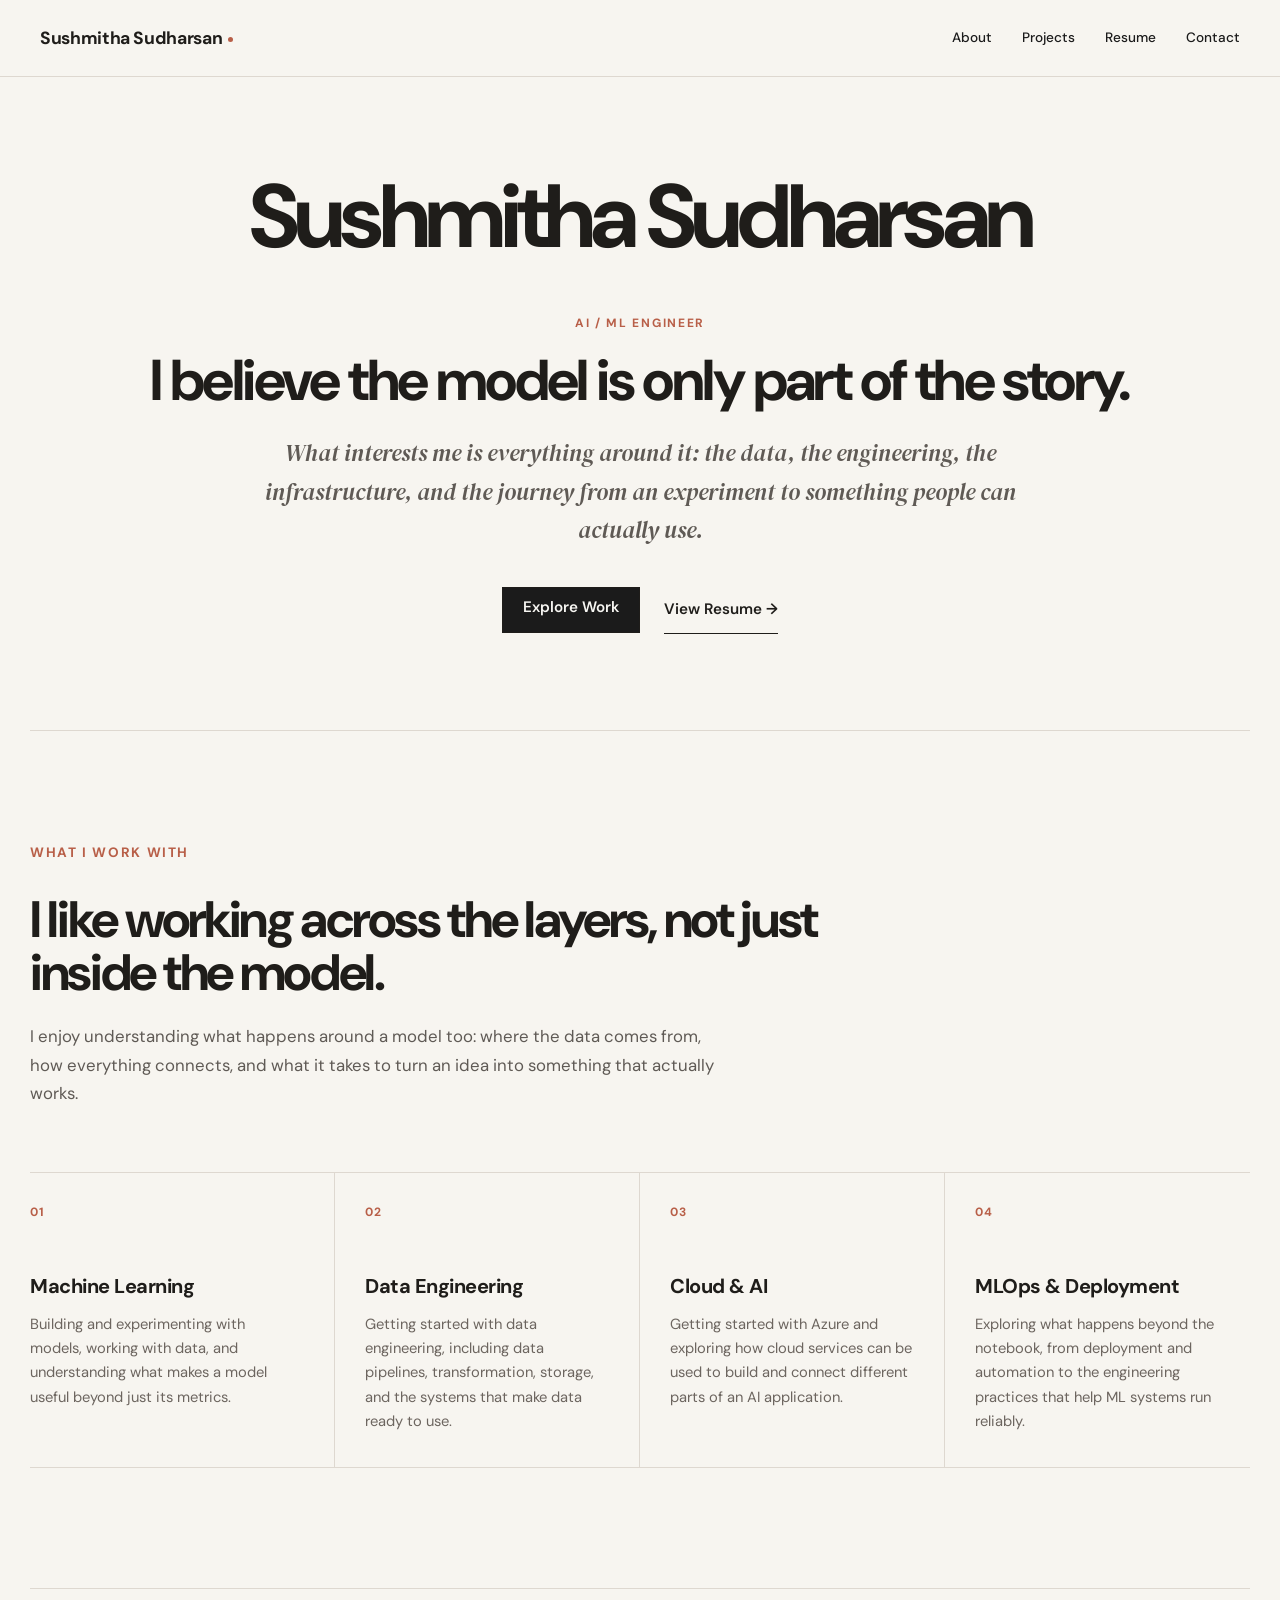
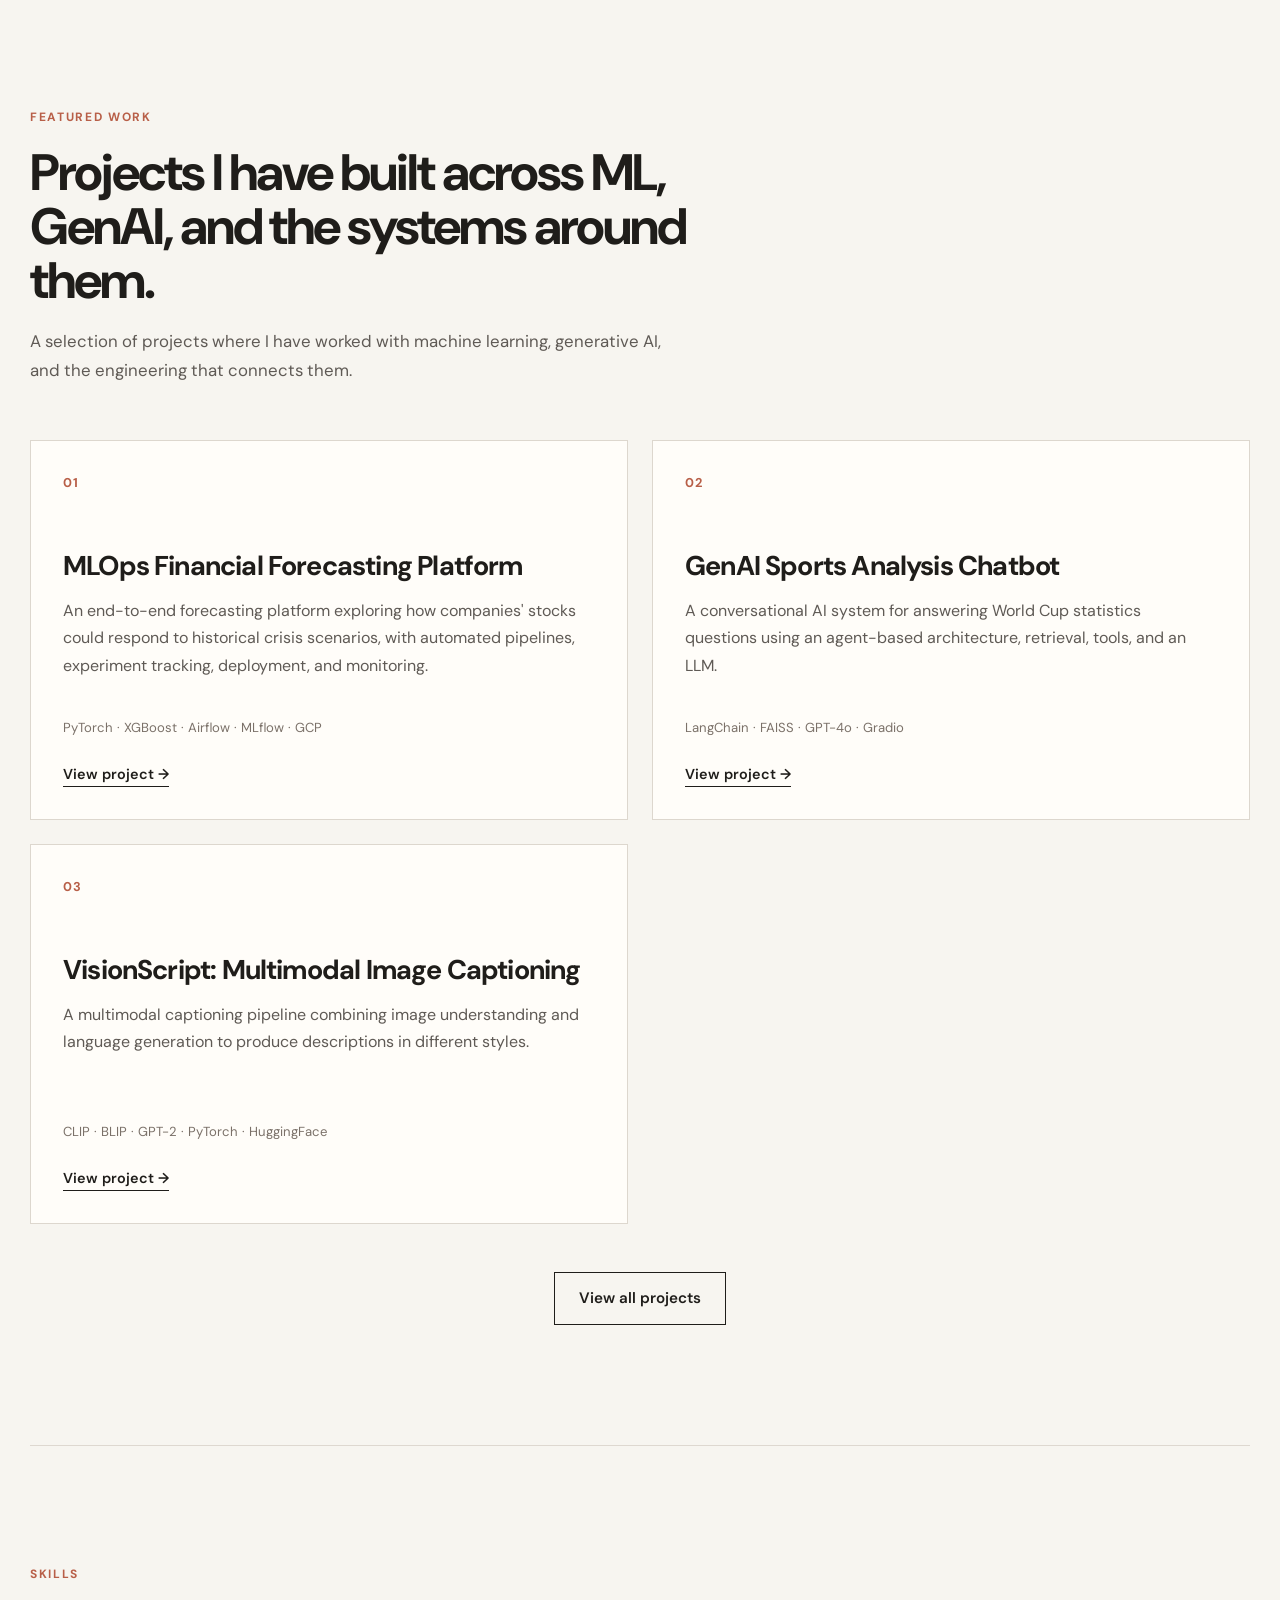
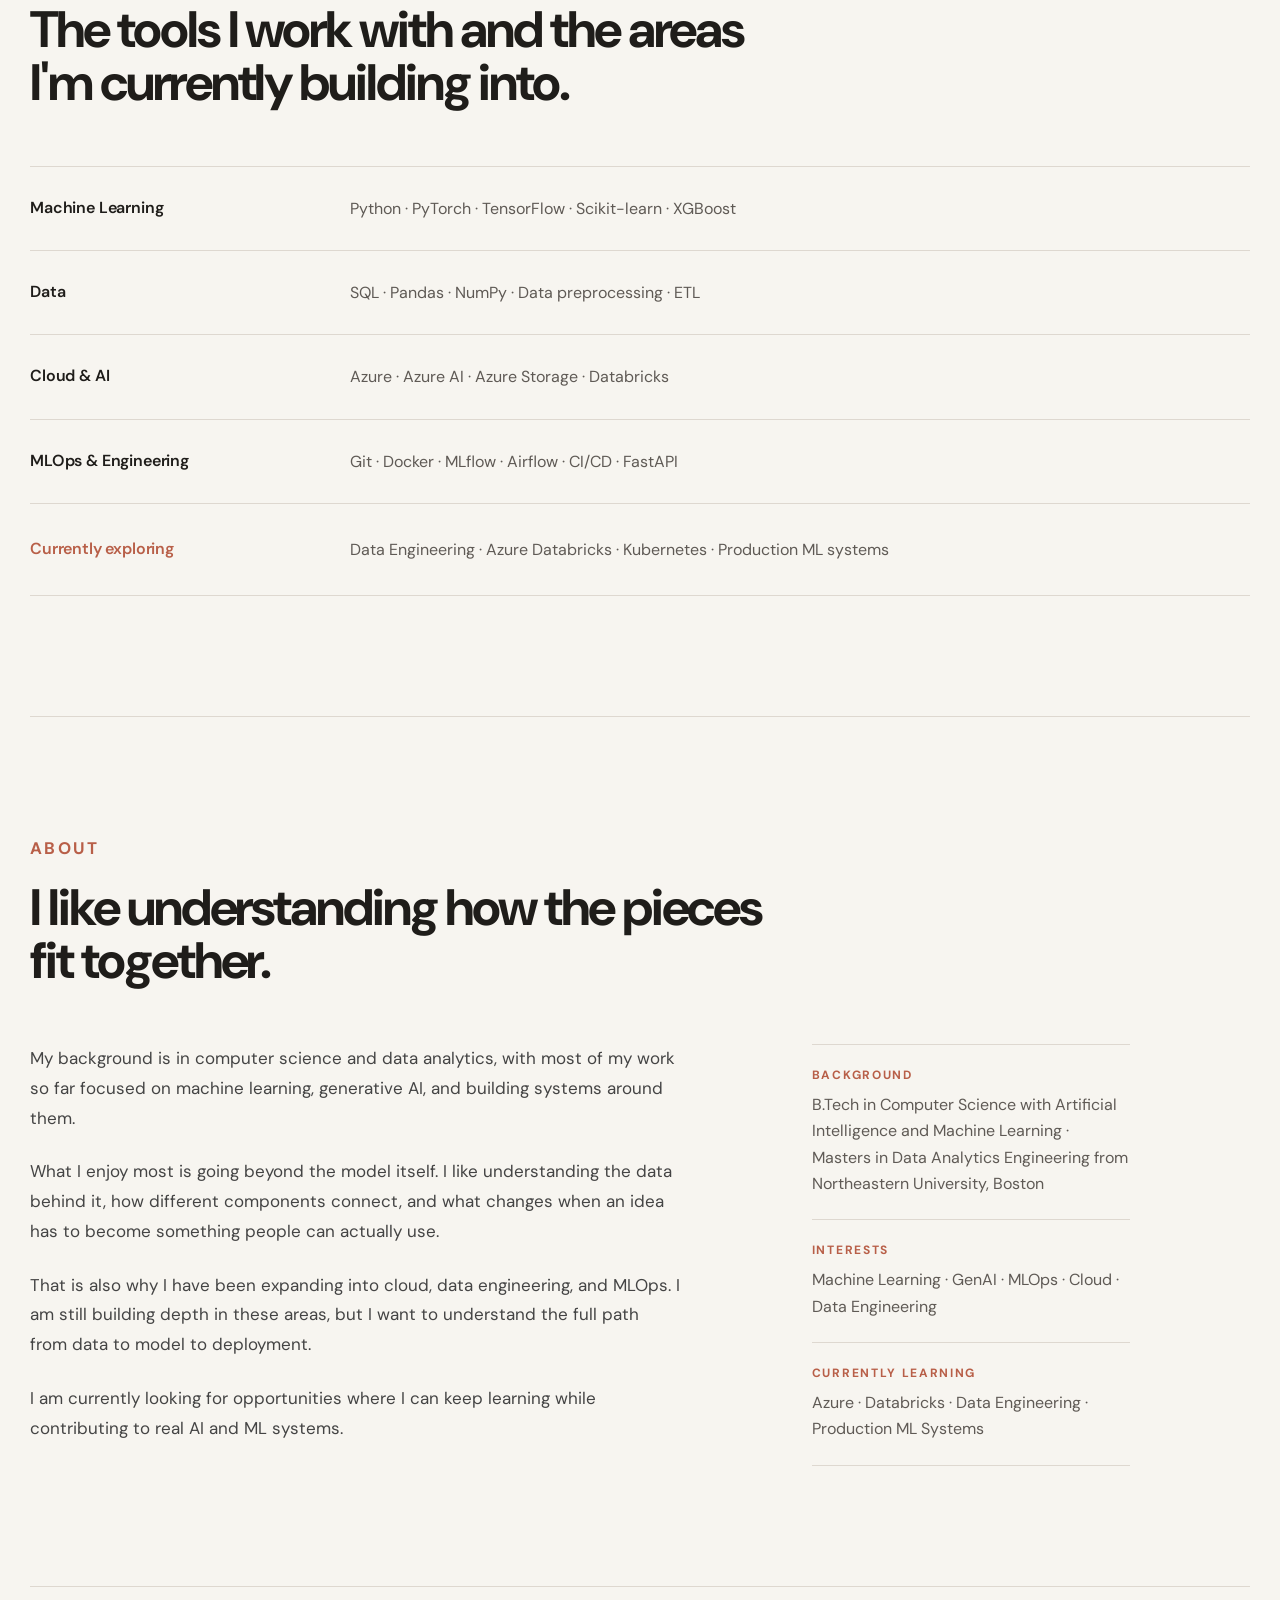
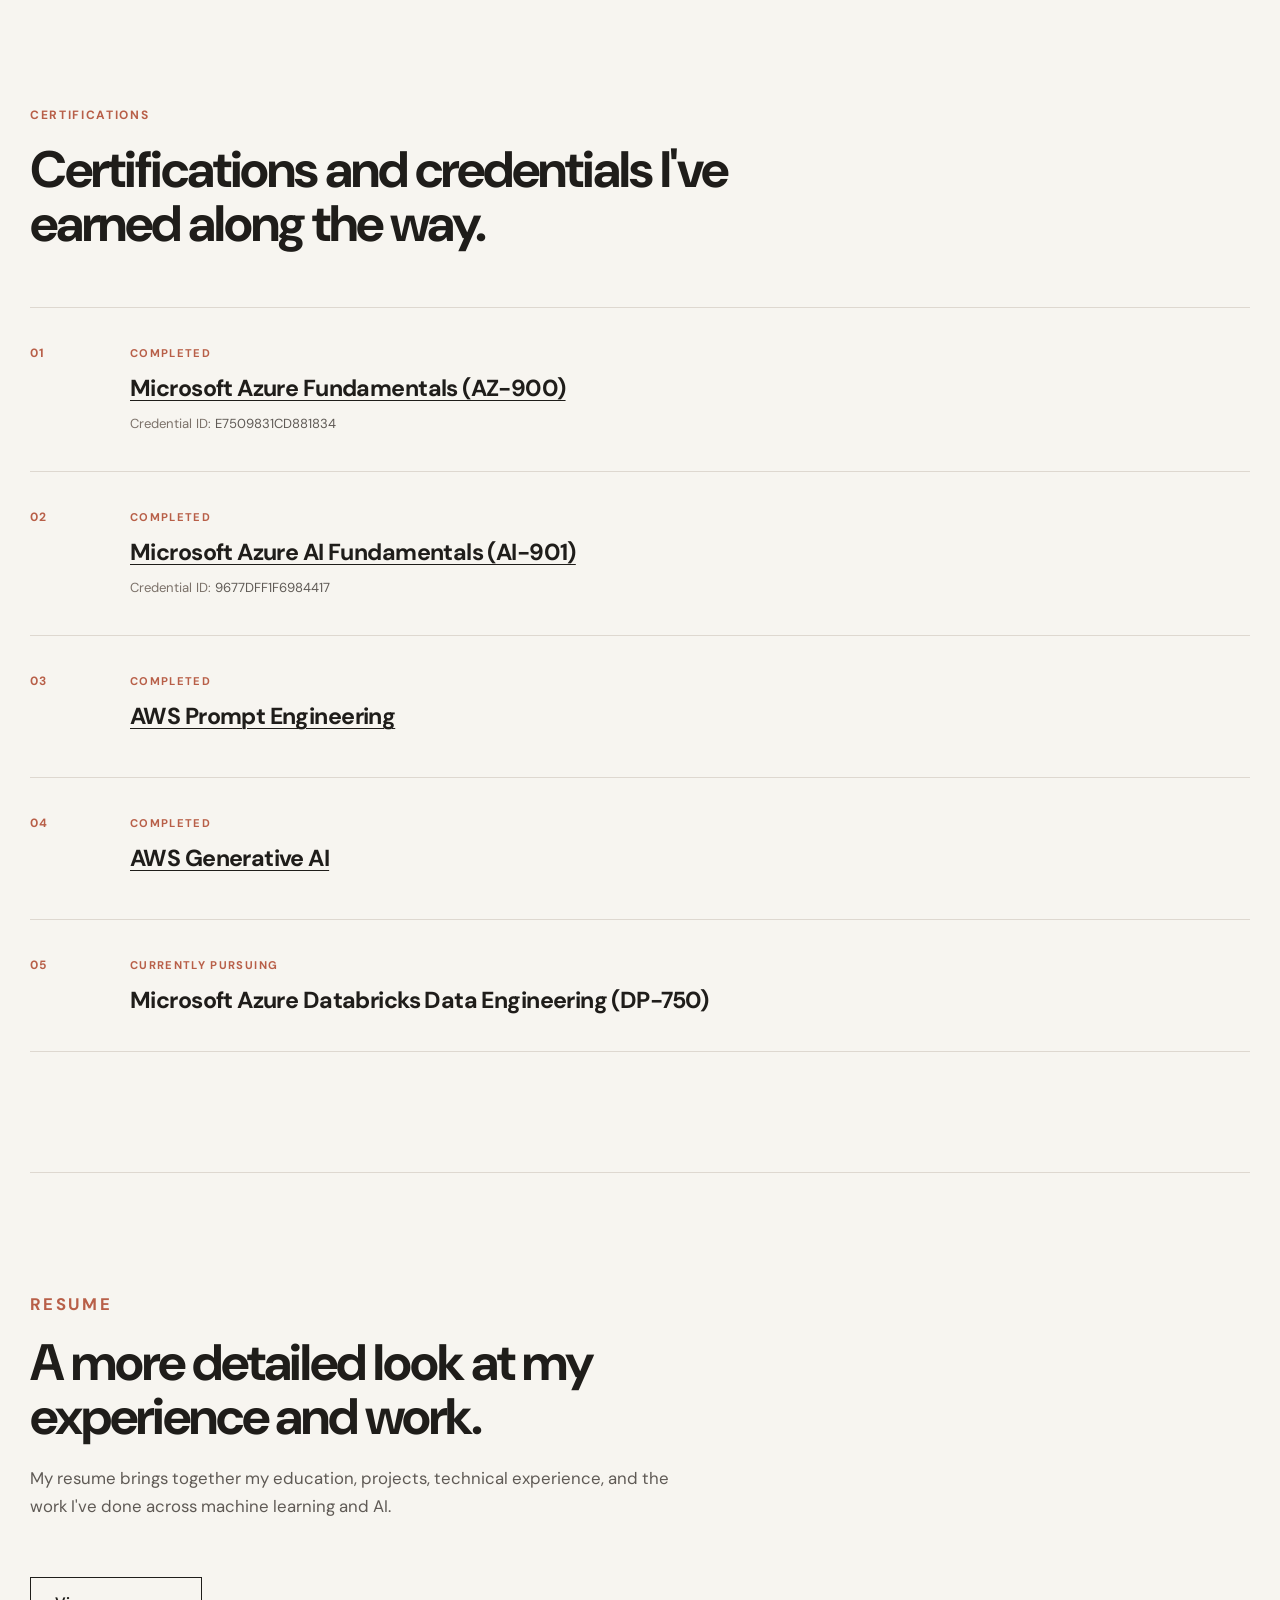
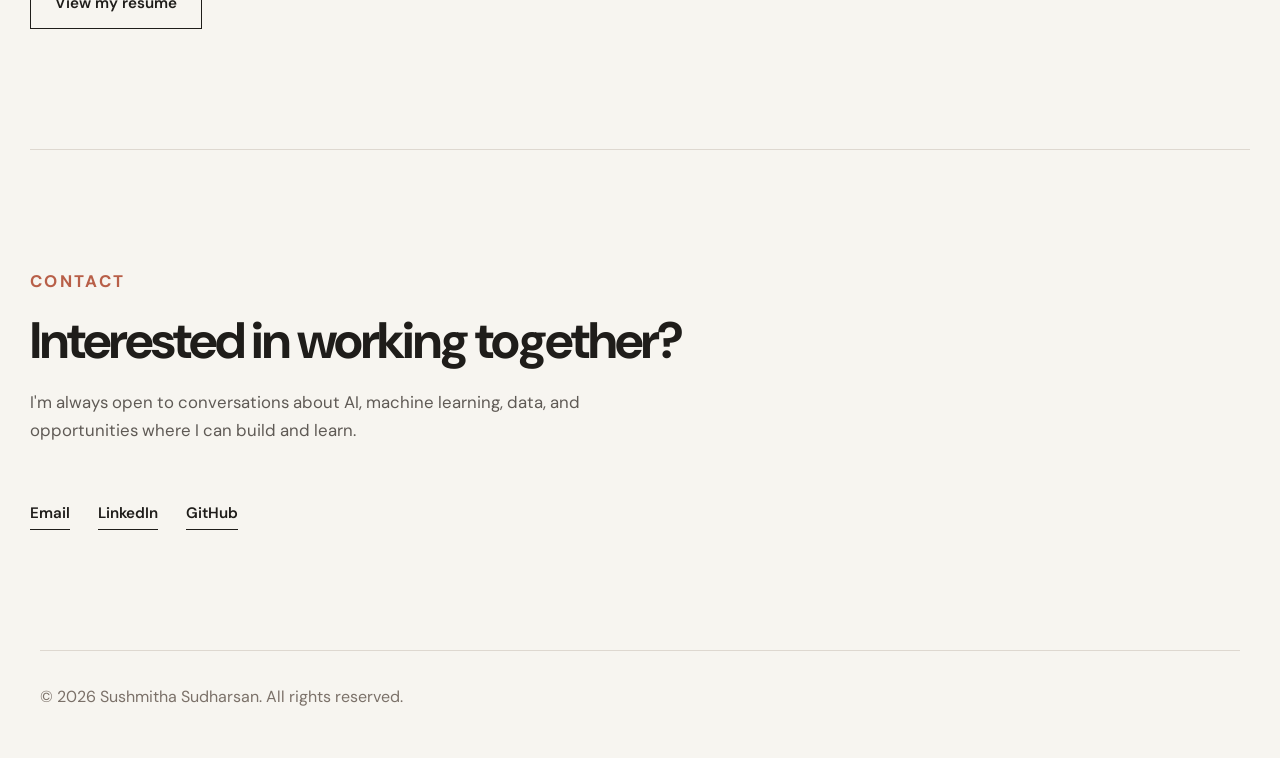
==== commit 30fccda6: "Edits" ====
--- a/index.html
+++ b/index.html
@@ -291,7 +291,7 @@
               <span>BACKGROUND</span>
               <p>
                 B.Tech in Computer Science with Artificial Intelligence and
-                Machine Learning · Masters in Data Analytics Engineering
+                Machine Learning · Masters in Data Analytics Engineering from Northeastern University, Boston
               </p>
             </div>
 
--- a/css/style.css
+++ b/css/style.css
@@ -2235,16 +2235,17 @@
 
     /* ARCHITECTURE */
 
-    .architecture-step {
-        grid-template-columns: 60px 1fr;
-
-        gap: 18px;
-    }
-
-    .architecture-step p,
-    .architecture-step small {
-        grid-column: 2;
-    }
+/* ARCHITECTURE */
+
+.architecture-step {
+    grid-template-columns: 60px minmax(0, 1fr);
+    gap: 18px;
+}
+
+.architecture-step .architecture-title,
+.architecture-step .architecture-description {
+    grid-column: 2;
+}
 
 
     /* MODEL CARDS */
@@ -3601,3 +3602,92 @@
     background: transparent;
     color: #1b1b1b;
 }
+
+/* ========================================
+   BACK TO TOP
+======================================== */
+
+.back-to-top {
+    position: fixed;
+    right: 28px;
+    bottom: 28px;
+
+    width: 44px;
+    height: 44px;
+
+    display: flex;
+    align-items: center;
+    justify-content: center;
+
+    border: 1px solid #1b1b1b;
+    background: #f7f6f2;
+    color: #1b1b1b;
+
+    font-family: inherit;
+    font-size: 1.15rem;
+    line-height: 1;
+
+    cursor: pointer;
+
+    opacity: 0;
+    visibility: hidden;
+    transform: translateY(8px);
+
+    transition:
+        opacity 0.2s ease,
+        visibility 0.2s ease,
+        transform 0.2s ease,
+        background-color 0.2s ease,
+        color 0.2s ease;
+}
+
+.back-to-top.is-visible {
+    opacity: 1;
+    visibility: visible;
+    transform: translateY(0);
+}
+
+.back-to-top:hover {
+    background: #1b1b1b;
+    color: #f7f6f2;
+}
+
+.back-to-top:focus-visible {
+    outline: 2px solid #c46f52;
+    outline-offset: 4px;
+}
+
+@media (max-width: 700px) {
+    .back-to-top {
+        right: 18px;
+        bottom: 18px;
+        width: 42px;
+        height: 42px;
+    }
+}
+
+/* ========================================
+   DESKTOP PAGE WIDTH
+======================================== */
+
+@media (min-width: 701px) {
+    .page-header {
+        width: 100%;
+        max-width: none;
+    }
+
+    .page-header h1 {
+        width: 100%;
+        max-width: none;
+    }
+
+    .content-section {
+        width: 100%;
+        max-width: none;
+    }
+
+    .content-section h2 {
+        width: 100%;
+        max-width: none;
+    }
+}
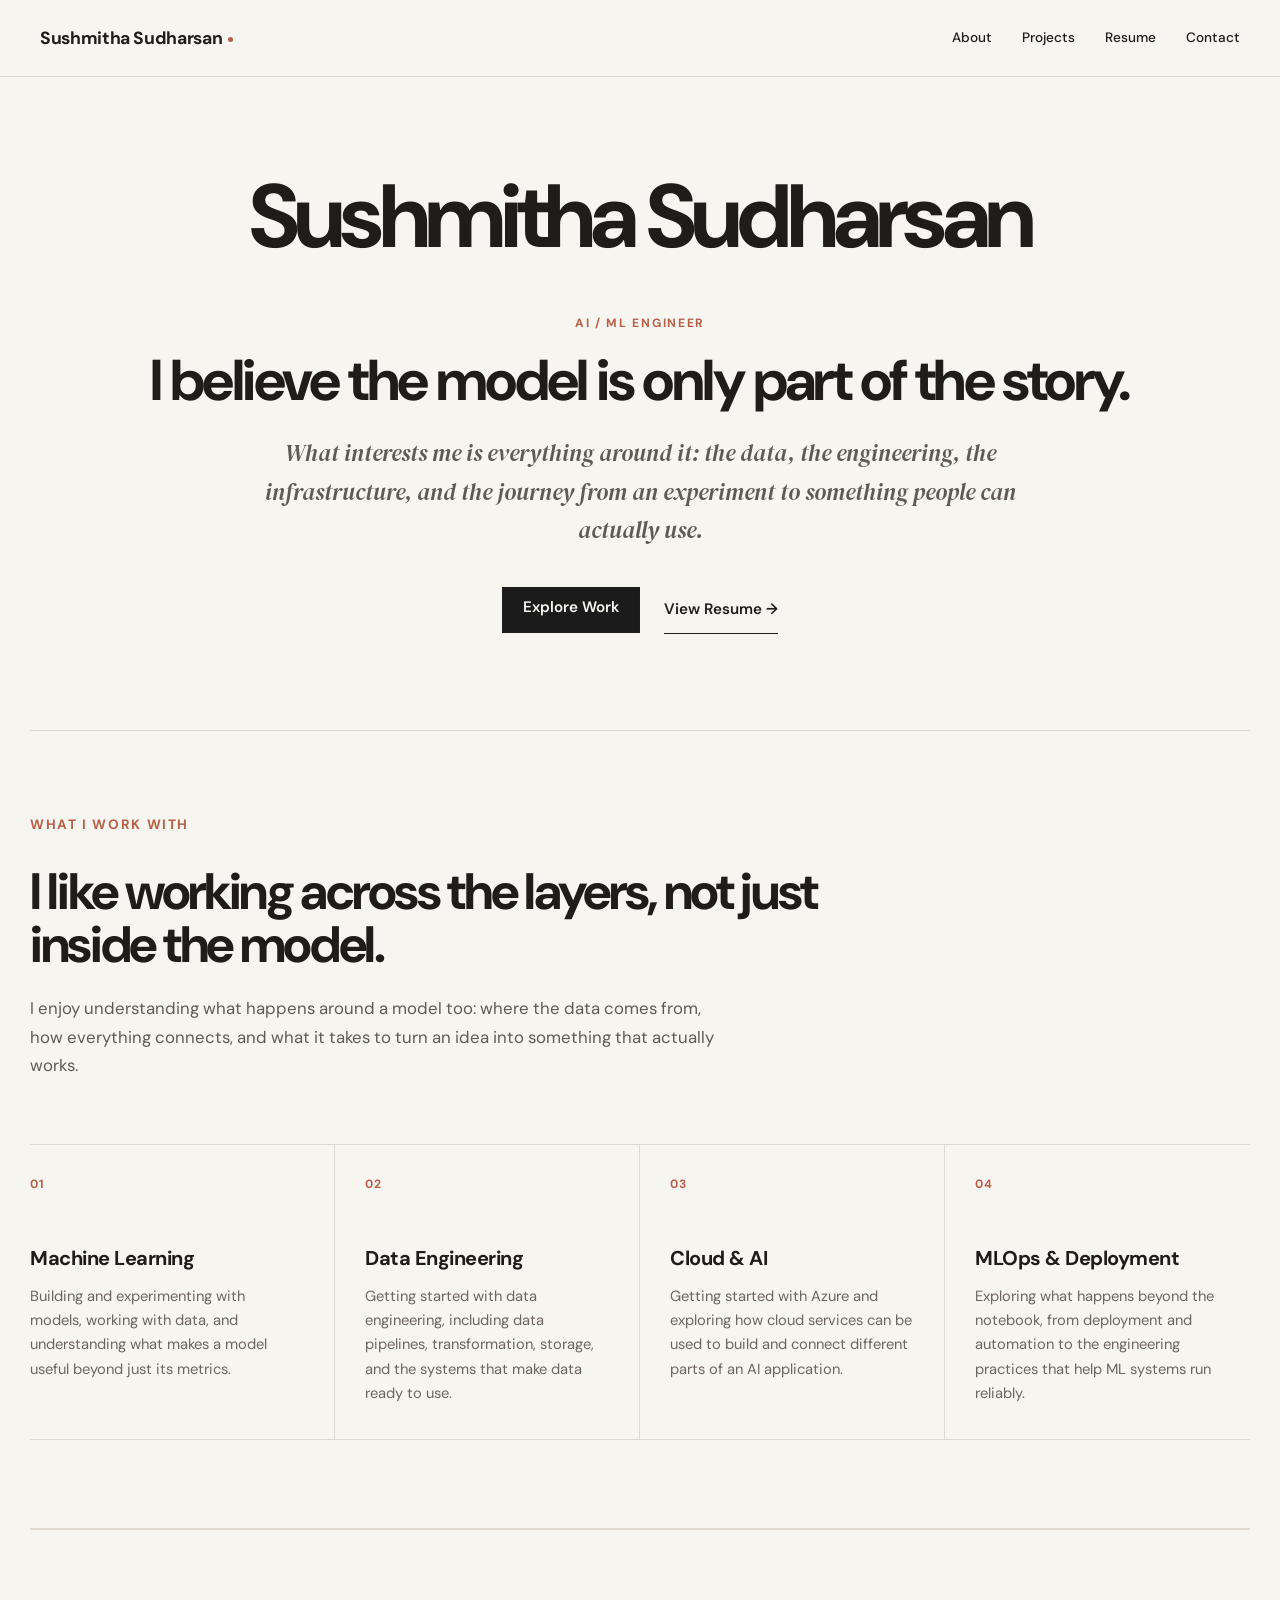
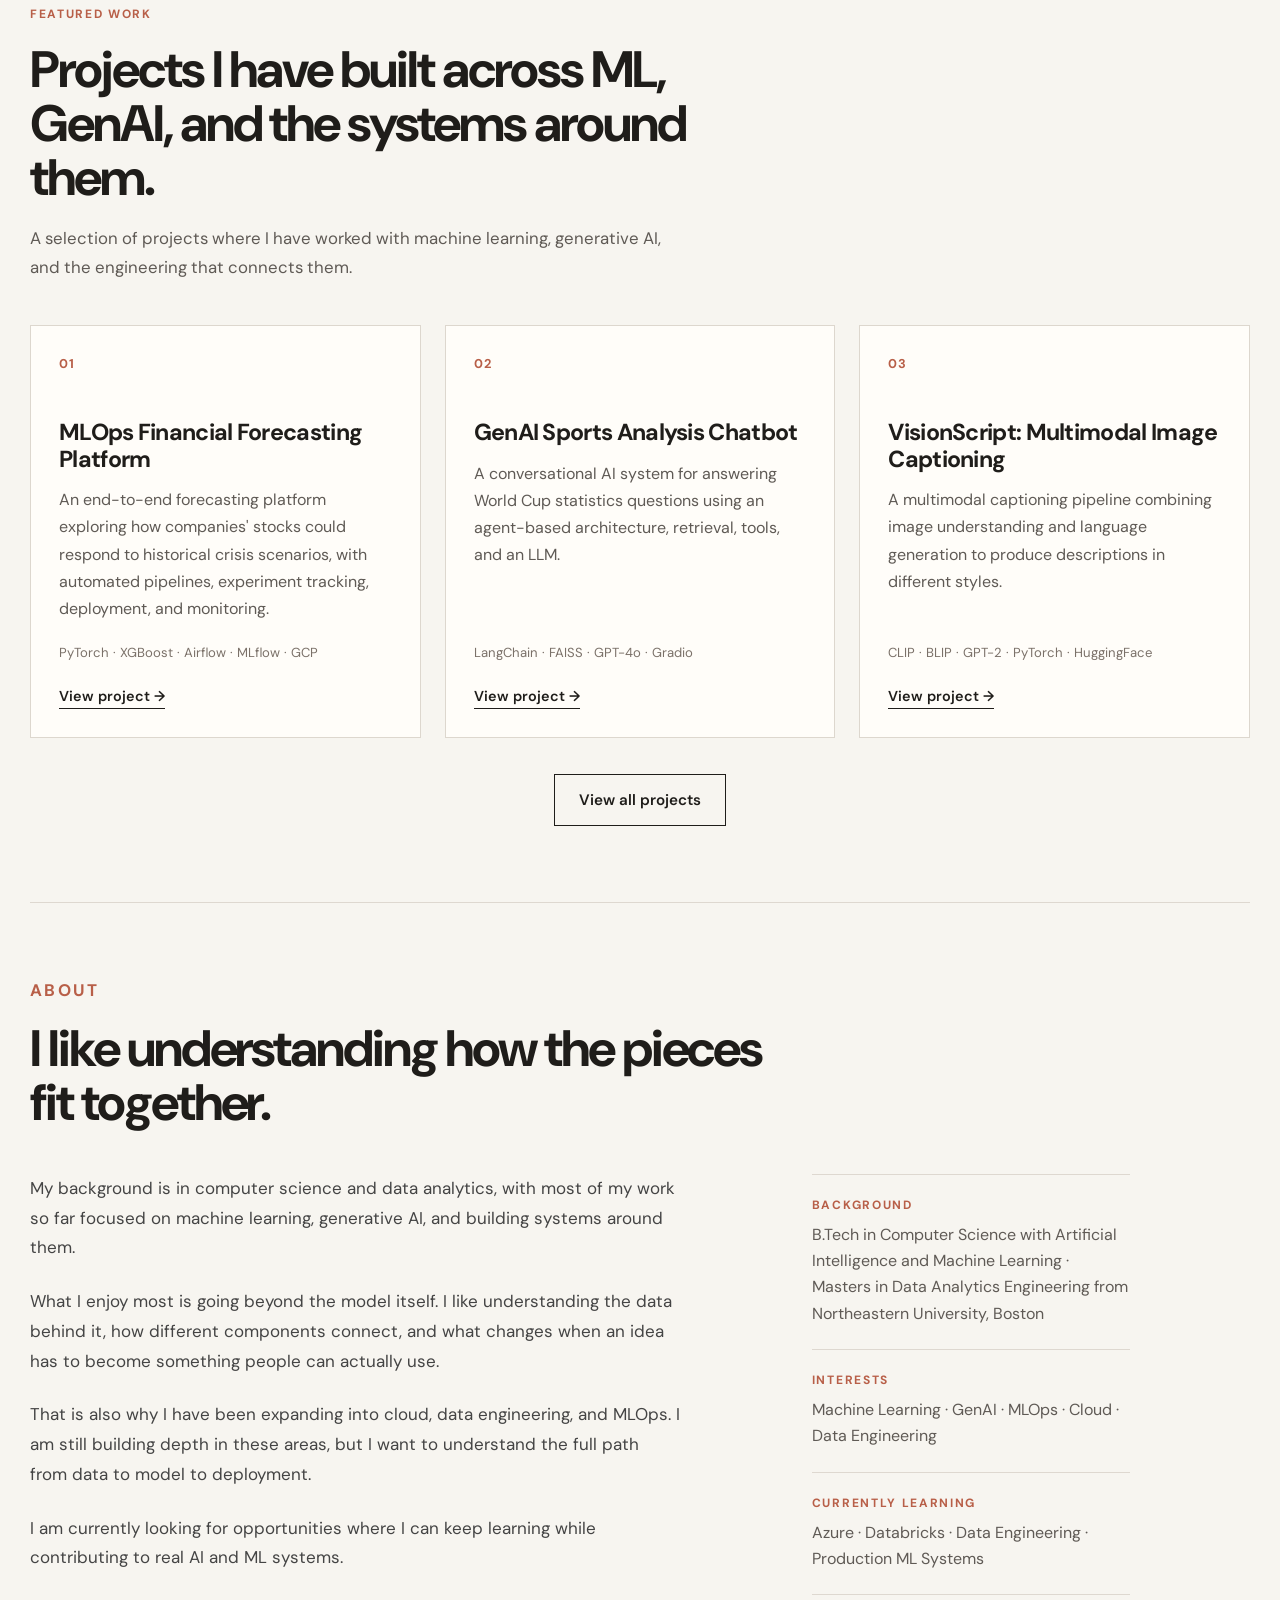
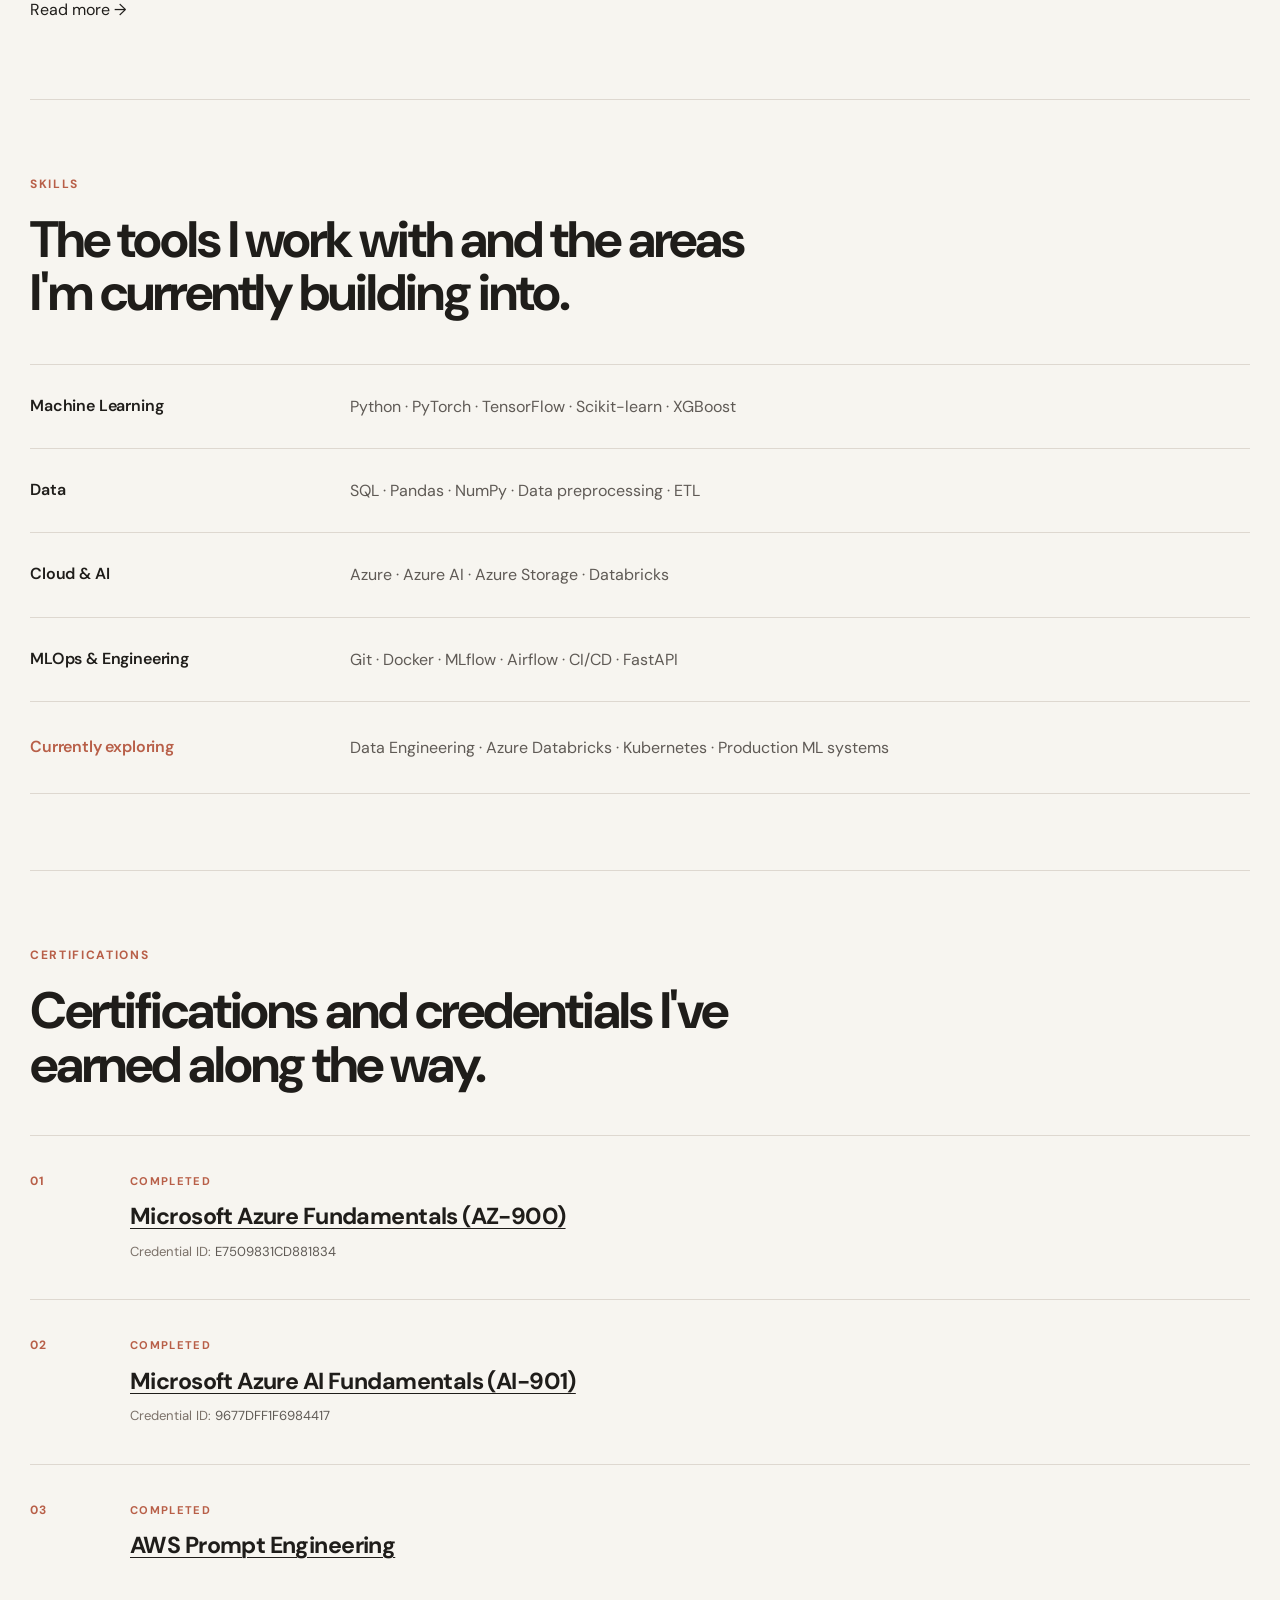
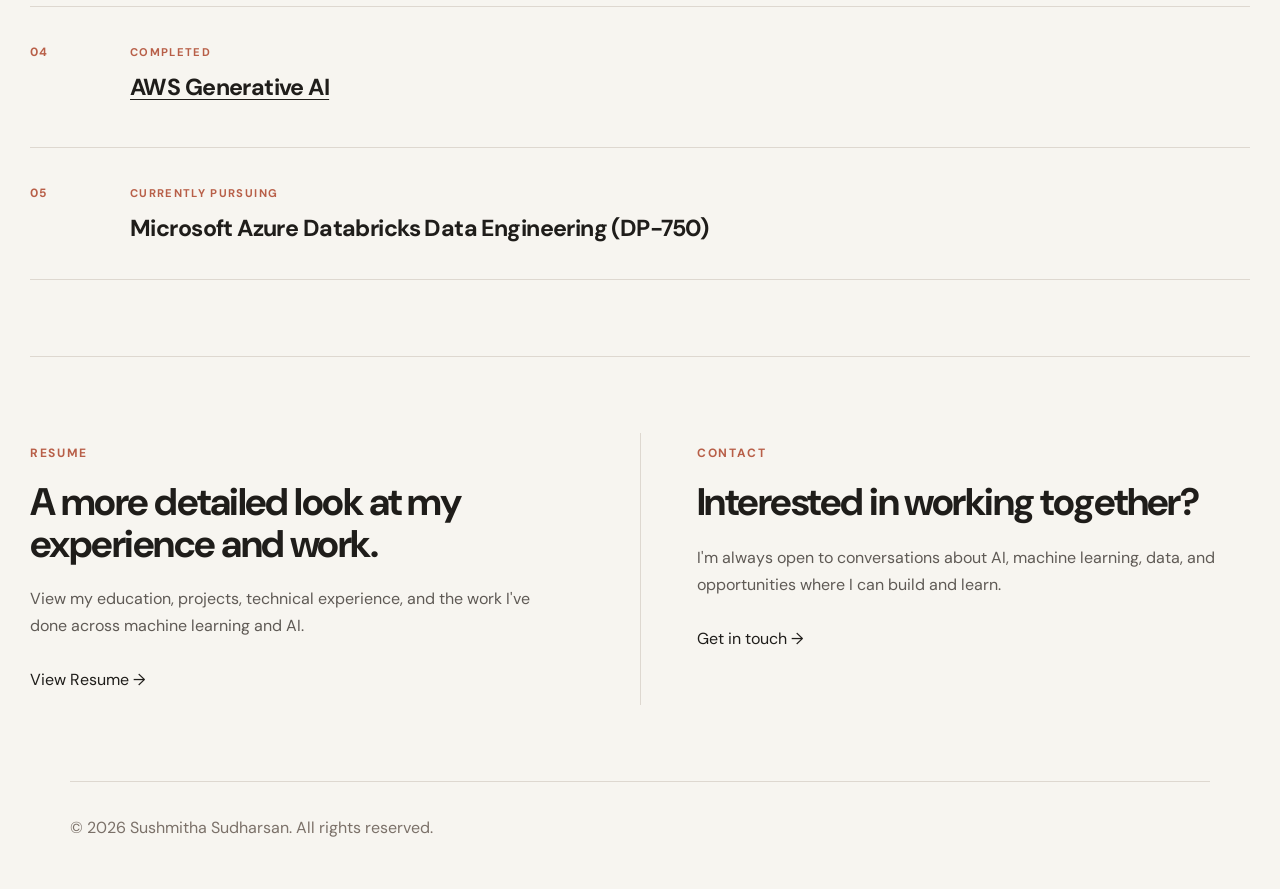
==== commit 878510cb: "structural changes" ====
--- a/index.html
+++ b/index.html
@@ -203,52 +203,6 @@
           <a href="projects/index.html"> View all projects </a>
         </div>
       </section>
-
-      <section class="skills">
-        <div class="section-heading">
-          <p class="section-label">SKILLS</p>
-
-          <h2>
-            The tools I work with and the areas I'm currently building into.
-          </h2>
-        </div>
-
-        <div class="skills-list">
-          <div class="skill-group">
-            <h3>Machine Learning</h3>
-
-            <p>Python · PyTorch · TensorFlow · Scikit-learn · XGBoost</p>
-          </div>
-
-          <div class="skill-group">
-            <h3>Data</h3>
-
-            <p>SQL · Pandas · NumPy · Data preprocessing · ETL</p>
-          </div>
-
-          <div class="skill-group">
-            <h3>Cloud &amp; AI</h3>
-
-            <p>Azure · Azure AI · Azure Storage · Databricks</p>
-          </div>
-
-          <div class="skill-group">
-            <h3>MLOps &amp; Engineering</h3>
-
-            <p>Git · Docker · MLflow · Airflow · CI/CD · FastAPI</p>
-          </div>
-
-          <div class="skill-group skill-group-exploring">
-            <h3>Currently exploring</h3>
-
-            <p>
-              Data Engineering · Azure Databricks · Kubernetes · Production ML
-              systems
-            </p>
-          </div>
-        </div>
-      </section>
-
       <!-- ABOUT PREVIEW -->
 
       <section class="about">
@@ -260,31 +214,36 @@
 
         <div class="about-content">
           <div class="about-main">
-            <p>
-              My background is in computer science and data analytics, with most
-              of my work so far focused on machine learning, generative AI, and
-              building systems around them.
-            </p>
-
-            <p>
-              What I enjoy most is going beyond the model itself. I like
-              understanding the data behind it, how different components
-              connect, and what changes when an idea has to become something
-              people can actually use.
-            </p>
-
-            <p>
-              That is also why I have been expanding into cloud, data
-              engineering, and MLOps. I am still building depth in these areas,
-              but I want to understand the full path from data to model to
-              deployment.
-            </p>
-
-            <p>
-              I am currently looking for opportunities where I can keep learning
-              while contributing to real AI and ML systems.
-            </p>
-          </div>
+    <p>
+        My background is in computer science and data analytics,
+        with most of my work so far focused on machine learning,
+        generative AI, and building systems around them.
+    </p>
+
+    <p>
+        What I enjoy most is going beyond the model itself.
+        I like understanding the data behind it, how different
+        components connect, and what changes when an idea has to
+        become something people can actually use.
+    </p>
+
+    <p>
+        That is also why I have been expanding into cloud,
+        data engineering, and MLOps. I am still building depth
+        in these areas, but I want to understand the full path
+        from data to model to deployment.
+    </p>
+
+    <p>
+        I am currently looking for opportunities where I can
+        keep learning while contributing to real AI and ML
+        systems.
+    </p>
+
+    <a href="about/index.html" class="text-link about-link">
+        Read more <span aria-hidden="true">→</span>
+    </a>
+</div>
 
           <div class="about-side">
             <div class="about-detail">
@@ -306,6 +265,52 @@
                 Azure · Databricks · Data Engineering · Production ML Systems
               </p>
             </div>
+          </div>
+        </div>
+      </section>
+
+      <!-- ===========Skills================= -->
+      <section class="skills">
+        <div class="section-heading">
+          <p class="section-label">SKILLS</p>
+
+          <h2>
+            The tools I work with and the areas I'm currently building into.
+          </h2>
+        </div>
+
+        <div class="skills-list">
+          <div class="skill-group">
+            <h3>Machine Learning</h3>
+
+            <p>Python · PyTorch · TensorFlow · Scikit-learn · XGBoost</p>
+          </div>
+
+          <div class="skill-group">
+            <h3>Data</h3>
+
+            <p>SQL · Pandas · NumPy · Data preprocessing · ETL</p>
+          </div>
+
+          <div class="skill-group">
+            <h3>Cloud &amp; AI</h3>
+
+            <p>Azure · Azure AI · Azure Storage · Databricks</p>
+          </div>
+
+          <div class="skill-group">
+            <h3>MLOps &amp; Engineering</h3>
+
+            <p>Git · Docker · MLflow · Airflow · CI/CD · FastAPI</p>
+          </div>
+
+          <div class="skill-group skill-group-exploring">
+            <h3>Currently exploring</h3>
+
+            <p>
+              Data Engineering · Azure Databricks · Kubernetes · Production ML
+              systems
+            </p>
           </div>
         </div>
       </section>
@@ -427,66 +432,45 @@
         </div>
       </section>
 
-      <!-- ========================================
-     RESUME
-======================================== -->
-
-      <section class="resume">
-        <div class="section-heading">
-          <p class="section-label">RESUME</p>
-
-          <h2>A more detailed look at my experience and work.</h2>
-
-          <p class="section-intro">
-            My resume brings together my education, projects, technical
-            experience, and the work I've done across machine learning and AI.
-          </p>
-        </div>
-
-        <div class="resume-action">
-          <a href="YOUR_RESUME_FILE" target="_blank" rel="noopener noreferrer">
-            View my resume
-          </a>
-        </div>
-      </section>
-
-      <!-- ========================================
-     CONTACT
-======================================== -->
-
-      <section class="contact">
-        <div class="section-heading">
-          <p class="section-label">CONTACT</p>
-
-          <h2>Interested in working together?</h2>
-
-          <p class="section-intro">
-            I'm always open to conversations about AI, machine learning, data,
-            and opportunities where I can build and learn.
-          </p>
-        </div>
-
-        <div class="contact-links">
-          <a href="mailto:sushmitha.sudharsan21@gmail.com"> Email </a>
-
-          <a
-            href="https://www.linkedin.com/in/sushmitha-sudharsan-2101/"
-            target="_blank"
-            rel="noopener noreferrer"
-          >
-            LinkedIn
-          </a>
-
-          <a
-            href="https://github.com/SushmithaSudharsan"
-            target="_blank"
-            rel="noopener noreferrer"
-          >
-            GitHub
-          </a>
-        </div>
-      </section>
-    </main>
+            <!-- ========================================
+           FINAL CTA
+      ======================================== -->
+
+      <section class="final-cta">
+        <div class="final-cta-grid">
+
+          <div class="final-cta-item">
+            <p class="section-label">RESUME</p>
+
+            <h2>A more detailed look at my experience and work.</h2>
+
+            <p>
+              View my education, projects, technical experience, and the work
+              I've done across machine learning and AI.
+            </p>
+
+            <a href="resume/index.html" class="text-link">
+              View Resume <span aria-hidden="true">→</span>
+            </a>
+          </div>
+
+          <div class="final-cta-item">
+            <p class="section-label">CONTACT</p>
+
+            <h2>Interested in working together?</h2>
+
+            <p>
+              I'm always open to conversations about AI, machine learning,
+              data, and opportunities where I can build and learn.
+            </p>
+
+            <a href="contact/index.html" class="text-link">
+              Get in touch <span aria-hidden="true">→</span>
+            </a>
+          </div>
+
+        </div>
+      </section>
 
     <footer>
       <p>© 2026 Sushmitha Sudharsan. All rights reserved.</p>
--- a/css/style.css
+++ b/css/style.css
@@ -73,10 +73,6 @@
 }
 
 
-/* ========================================
-   GENERAL LAYOUT
-======================================== */
-
 main {
     width: min(1280px, calc(100% - 60px));
     margin: 0 auto;
@@ -92,7 +88,7 @@
 ======================================== */
 
 .hero {
-    min-height: 620px;
+    min-height: 540px;
 
     display: flex;
     flex-direction: column;
@@ -342,13 +338,13 @@
 
 .project-grid {
     display: grid;
-    grid-template-columns: repeat(2, 1fr);
+    grid-template-columns: repeat(3, minmax(0, 1fr));
     gap: 24px;
 }
 
 .project-card {
-    min-height: 380px;
-    padding: 32px;
+    min-height: 340px;
+    padding: 28px;
 
     border: 1px solid #ddd7ce;
     background: #fffdf9;
@@ -358,7 +354,7 @@
 }
 
 .project-number {
-    margin-bottom: 56px;
+    margin-bottom: 44px;
 
     font-size: 0.75rem;
     font-weight: 700;
@@ -367,24 +363,24 @@
 }
 
 .project-card h3 {
-    max-width: 520px;
-    margin-bottom: 16px;
-
-    font-size: 1.7rem;
+    max-width: none;
+    margin-bottom: 14px;
+
+    font-size: 1.45rem;
     line-height: 1.15;
     letter-spacing: -0.03em;
 }
 
 .project-card p {
-    max-width: 520px;
-    margin-bottom: 24px;
+    max-width: none;
+    margin-bottom: 20px;
 
     color: #5f5a55;
 }
 
 .project-tech {
     margin-top: auto !important;
-    margin-bottom: 24px !important;
+    margin-bottom: 20px !important;
 
     font-size: 0.82rem;
     color: #7b7169 !important;
@@ -401,6 +397,12 @@
 
 .project-card a:hover {
     opacity: 0.65;
+}
+
+@media (max-width: 900px) {
+    .project-grid {
+        grid-template-columns: 1fr;
+    }
 }
 
 
@@ -3392,7 +3394,7 @@
    --------------------------------------------------------- */
 
 .nav-links a {
-    font-size: 0.875rem;      /* 14px */
+    font-size: 1rem;      /* 14px */
 }
 
 
@@ -3690,4 +3692,104 @@
         width: 100%;
         max-width: none;
     }
-}+}
+
+/* ========================================
+   HOMEPAGE RHYTHM
+   Scoped only to the homepage
+======================================== */
+
+body:has(.hero) .focus {
+    padding: 82px 0 88px;
+}
+
+body:has(.hero) .projects,
+body:has(.hero) .about,
+body:has(.hero) .skills,
+body:has(.hero) .certifications,
+body:has(.hero) .resume,
+body:has(.hero) .contact {
+    padding: 76px 0;
+}
+
+body:has(.hero) .projects {
+    border-top: 1px solid #ded8d0;
+}
+
+body:has(.hero) .section-heading {
+    margin-bottom: 44px;
+}
+
+body:has(.hero) .projects-footer {
+    padding-top: 36px;
+}
+
+/* ========================================
+   FINAL CTA
+======================================== */
+
+.final-cta {
+    padding: 76px 0;
+    border-top: 1px solid #ded8d0;
+}
+
+.final-cta-grid {
+    display: grid;
+    grid-template-columns: repeat(2, minmax(0, 1fr));
+    gap: 0;
+}
+
+.final-cta-item {
+    padding: 12px 56px 12px 0;
+}
+
+.final-cta-item + .final-cta-item {
+    padding: 12px 0 12px 56px;
+    border-left: 1px solid #ded8d0;
+}
+
+.final-cta-item .section-label {
+    margin-bottom: 20px;
+}
+
+.final-cta-item h2 {
+    max-width: 520px;
+    margin-bottom: 20px;
+    font-size: clamp(1.8rem, 3vw, 2.7rem);
+    line-height: 1.08;
+    letter-spacing: -0.04em;
+}
+
+.final-cta-item p:not(.section-label) {
+    max-width: 520px;
+    margin-bottom: 28px;
+    color: #5f5a55;
+    font-size: 1rem;
+    line-height: 1.7;
+}
+
+@media (max-width: 700px) {
+    .final-cta {
+        padding: 64px 0;
+    }
+
+    .final-cta-grid {
+        grid-template-columns: 1fr;
+    }
+
+    .final-cta-item,
+    .final-cta-item + .final-cta-item {
+        padding: 0 0 48px;
+        border-left: none;
+    }
+
+    .final-cta-item + .final-cta-item {
+        padding-top: 48px;
+        border-top: 1px solid #ded8d0;
+    }
+
+    .final-cta-item:last-child {
+        padding-bottom: 0;
+    }
+}
+
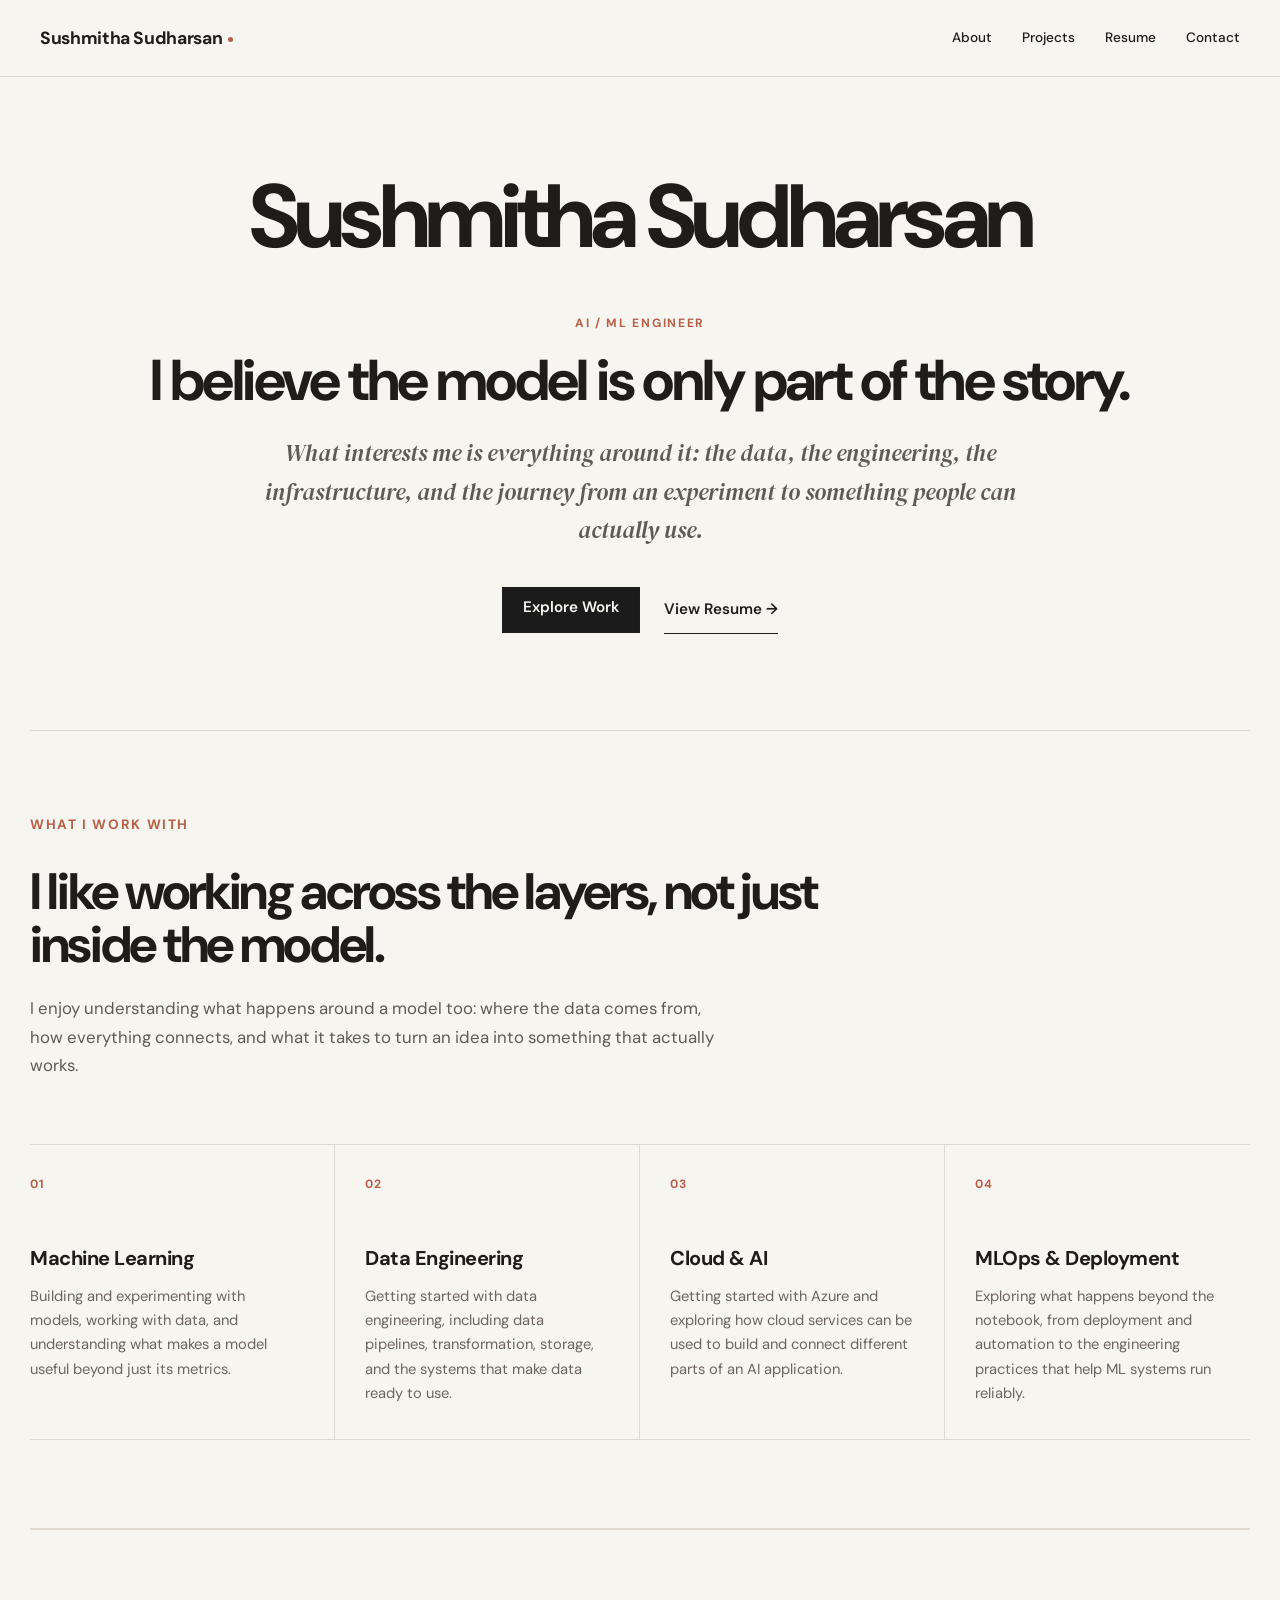
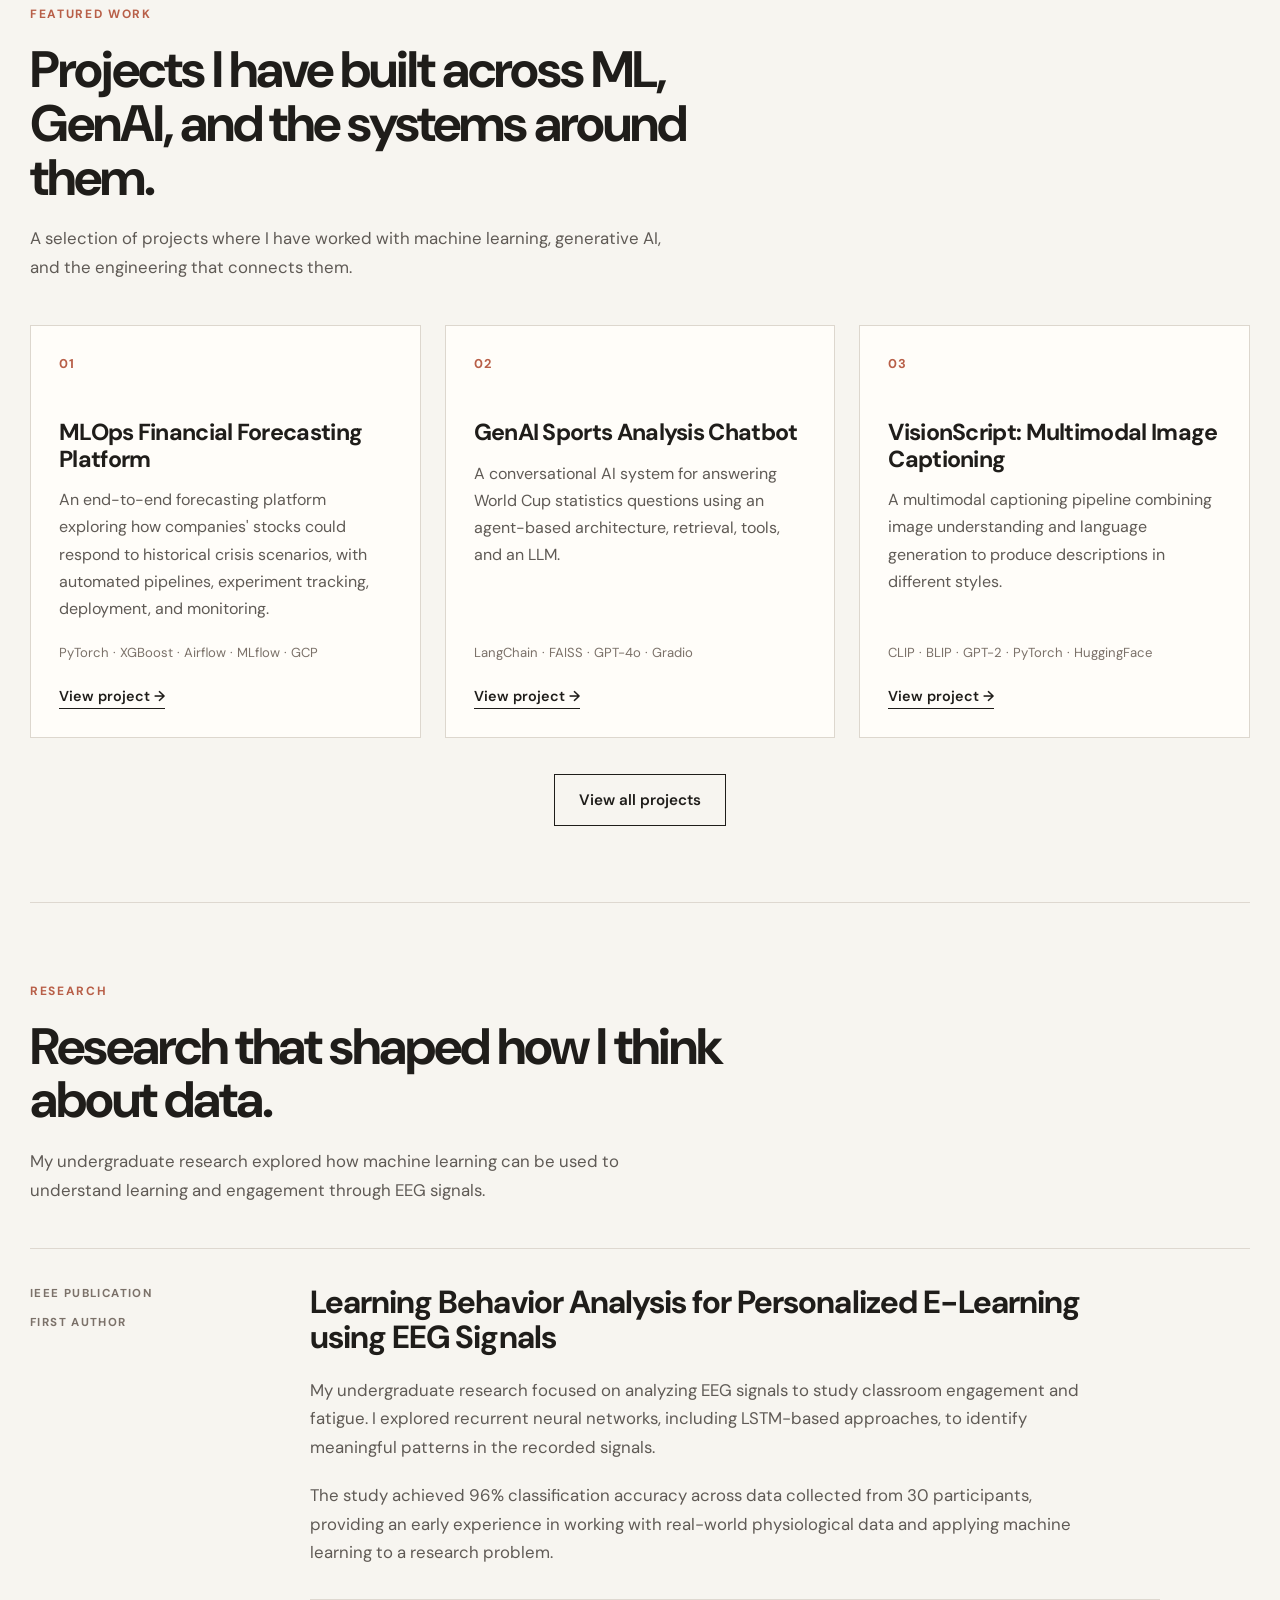
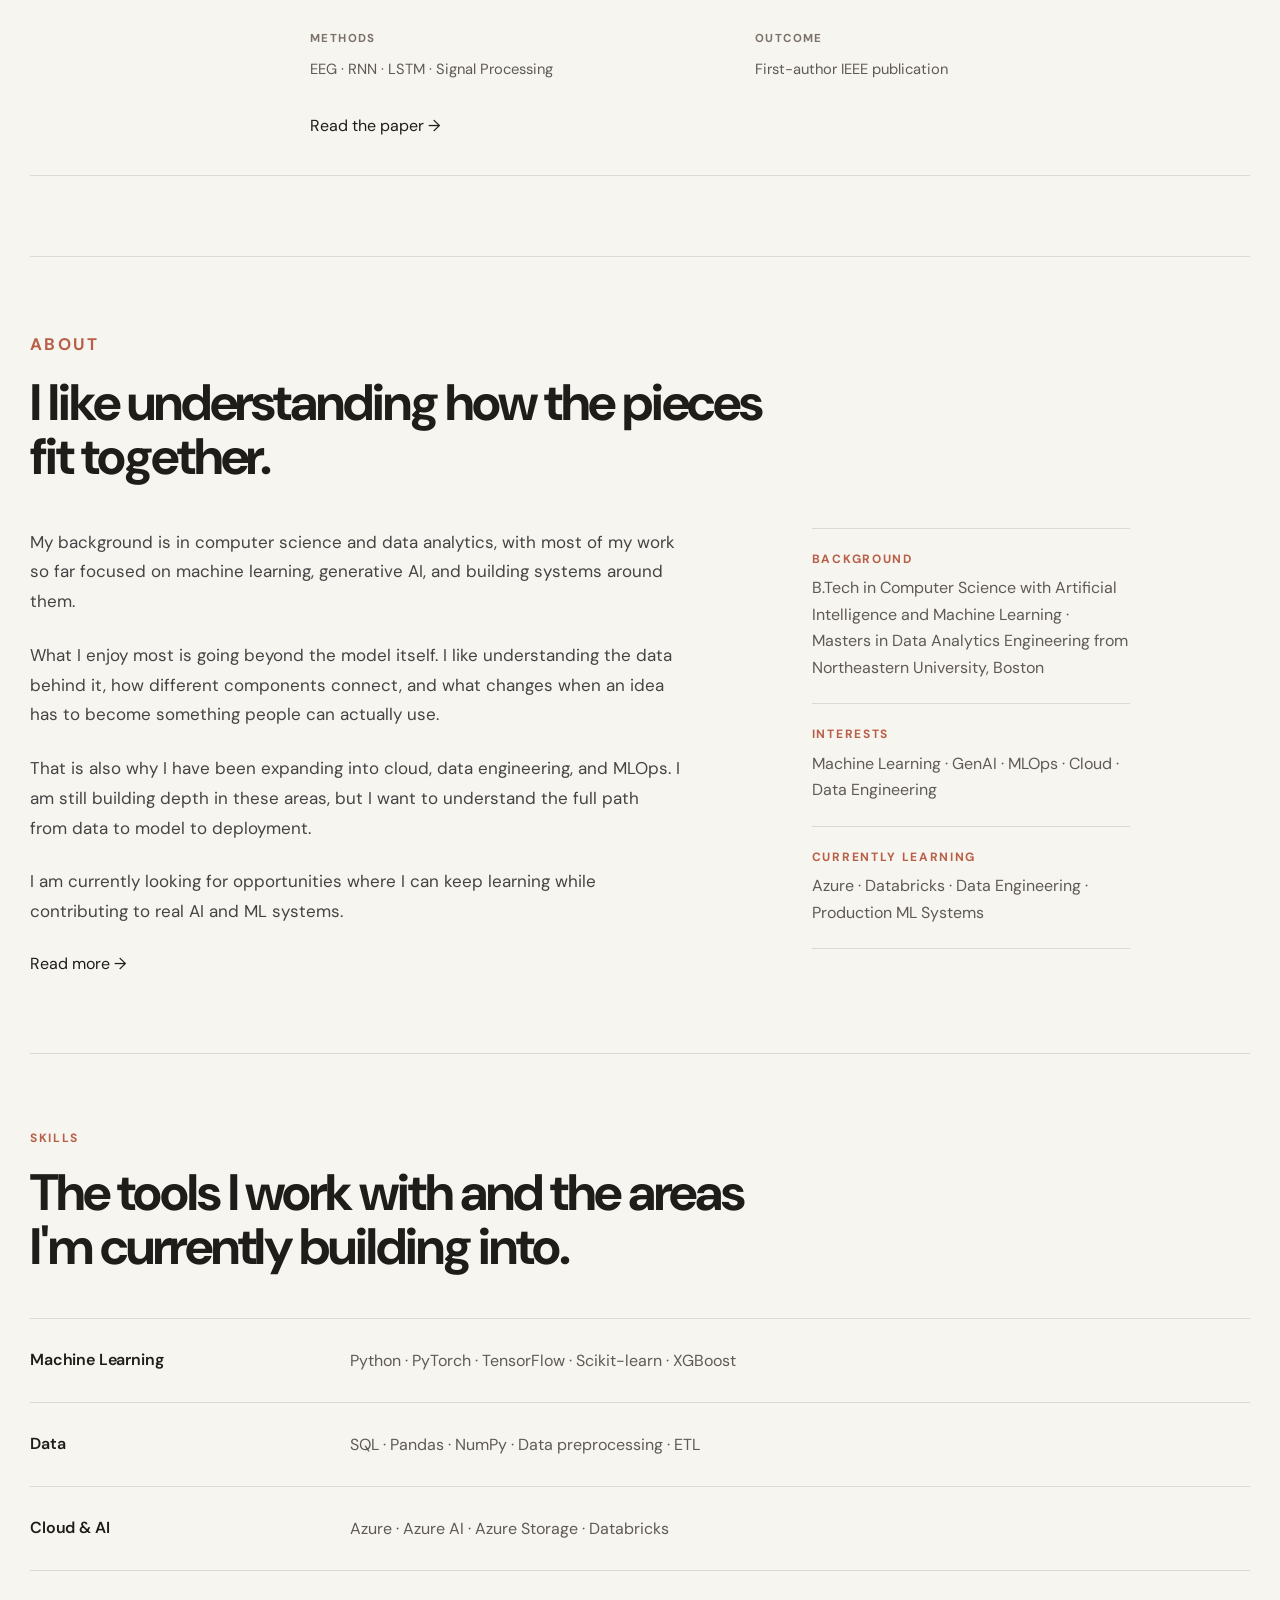
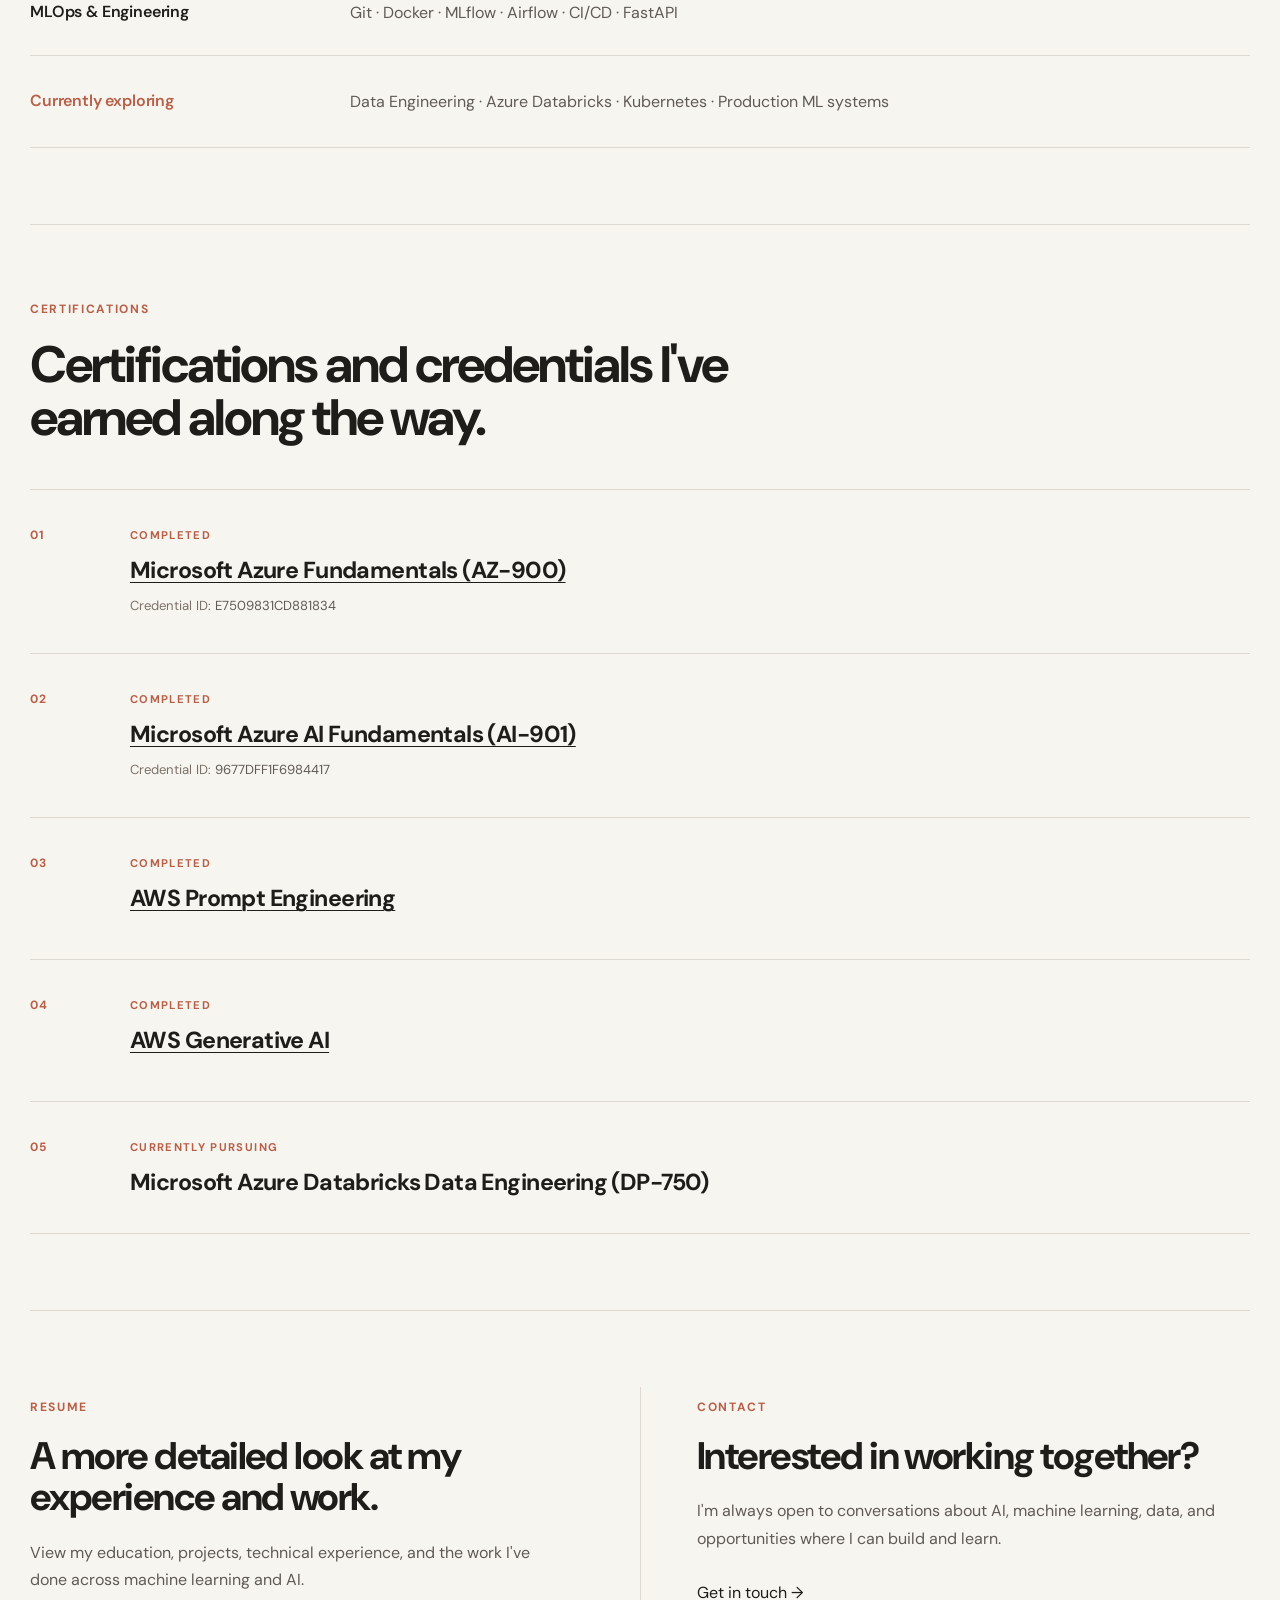
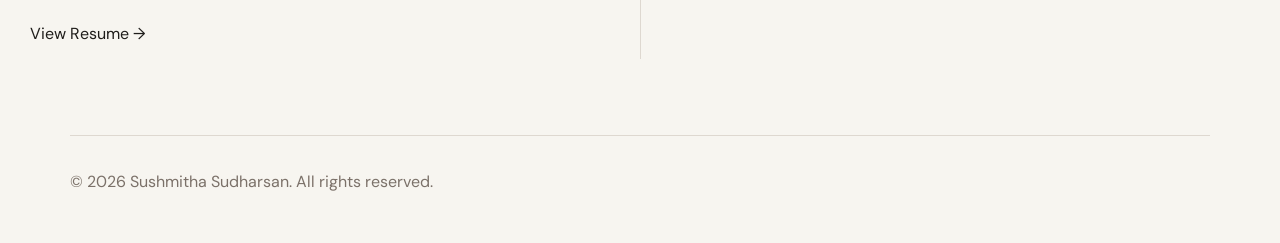
==== commit 9a61c828: "added about research paper" ====
--- a/index.html
+++ b/index.html
@@ -203,6 +203,64 @@
           <a href="projects/index.html"> View all projects </a>
         </div>
       </section>
+
+      <section class="research">
+    <div class="section-heading">
+        <p class="section-label">RESEARCH</p>
+        <h2>Research that shaped how I think about data.</h2>
+        <p class="section-intro">
+            My undergraduate research explored how machine learning can
+            be used to understand learning and engagement through EEG signals.
+        </p>
+    </div>
+
+    <article class="research-card">
+        <div class="research-meta">
+            <span>IEEE PUBLICATION</span>
+            <span>FIRST AUTHOR</span>
+        </div>
+
+        <div class="research-content">
+            <h3>Learning Behavior Analysis for Personalized E-Learning using EEG Signals</h3>
+
+            <p>
+                My undergraduate research focused on analyzing EEG signals
+                to study classroom engagement and fatigue. I explored
+                recurrent neural networks, including LSTM-based approaches,
+                to identify meaningful patterns in the recorded signals.
+            </p>
+
+            <p>
+                The study achieved 96% classification accuracy across
+                data collected from 30 participants, providing an early
+                experience in working with real-world physiological data
+                and applying machine learning to a research problem.
+            </p>
+
+            <div class="research-details">
+                <div>
+                    <span>METHODS</span>
+                    <p>EEG · RNN · LSTM · Signal Processing</p>
+                </div>
+
+                <div>
+                    <span>OUTCOME</span>
+                    <p>First-author IEEE publication</p>
+                </div>
+            </div>
+
+            <a
+                href="https://ieeexplore.ieee.org/abstract/document/10601997/"
+                target="_blank"
+                rel="noopener noreferrer"
+                class="text-link"
+            >
+                Read the paper <span aria-hidden="true">→</span>
+            </a>
+        </div>
+    </article>
+</section>
+
       <!-- ABOUT PREVIEW -->
 
       <section class="about">
--- a/css/style.css
+++ b/css/style.css
@@ -3793,3 +3793,81 @@
     }
 }
 
+.research {
+    padding:80px 0;
+    border-top:1px solid #ded8d0;
+}
+
+.research-card {
+    display:grid;
+    grid-template-columns:220px minmax(0,1fr);
+    gap:60px;
+    padding:36px 0;
+    border-top:1px solid #ded8d0;
+    border-bottom:1px solid #ded8d0;
+}
+
+.research-meta {
+    display:flex;
+    flex-direction:column;
+    gap:10px;
+}
+
+.research-meta span,
+.research-details span {
+    font-size:.72rem;
+    font-weight:700;
+    letter-spacing:.12em;
+    color:#7b7169;
+}
+
+.research-content {
+    max-width:850px;
+}
+
+.research-content h3 {
+    margin:0 0 20px;
+    font-size:2rem;
+    line-height:1.1;
+    letter-spacing:-.03em;
+}
+
+.research-content > p {
+    max-width:780px;
+    margin:0 0 20px;
+    color:#5f5a55;
+    font-size:1.05rem;
+    line-height:1.7;
+}
+
+.research-details {
+    display:grid;
+    grid-template-columns:repeat(2,minmax(0,1fr));
+    gap:40px;
+    margin:32px 0;
+    padding-top:24px;
+    border-top:1px solid #ded8d0;
+}
+
+.research-details p {
+    margin:8px 0 0;
+    color:#5f5a55;
+    font-size:.92rem;
+    line-height:1.6;
+}
+
+@media (max-width:700px) {
+    .research {
+        padding:64px 0;
+    }
+
+    .research-card {
+        grid-template-columns:1fr;
+        gap:28px;
+    }
+
+    .research-details {
+        grid-template-columns:1fr;
+        gap:24px;
+    }
+}
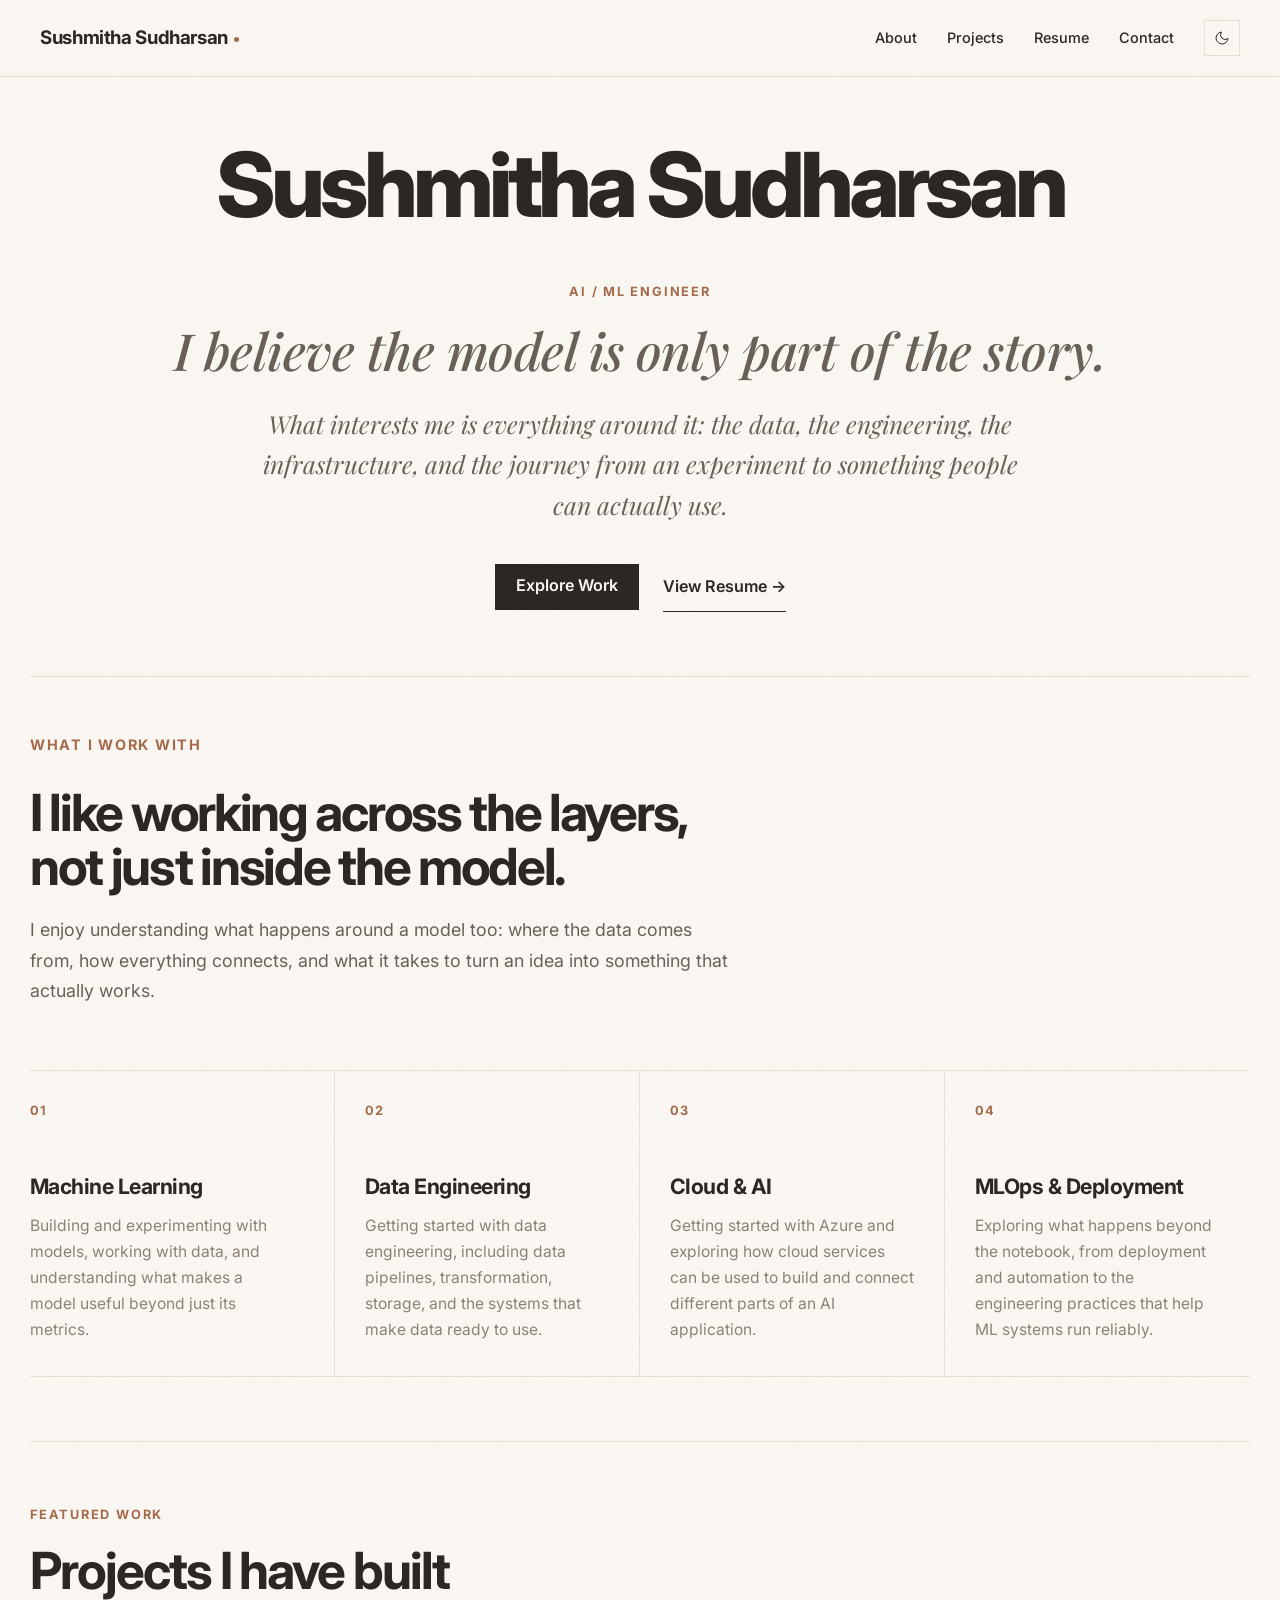
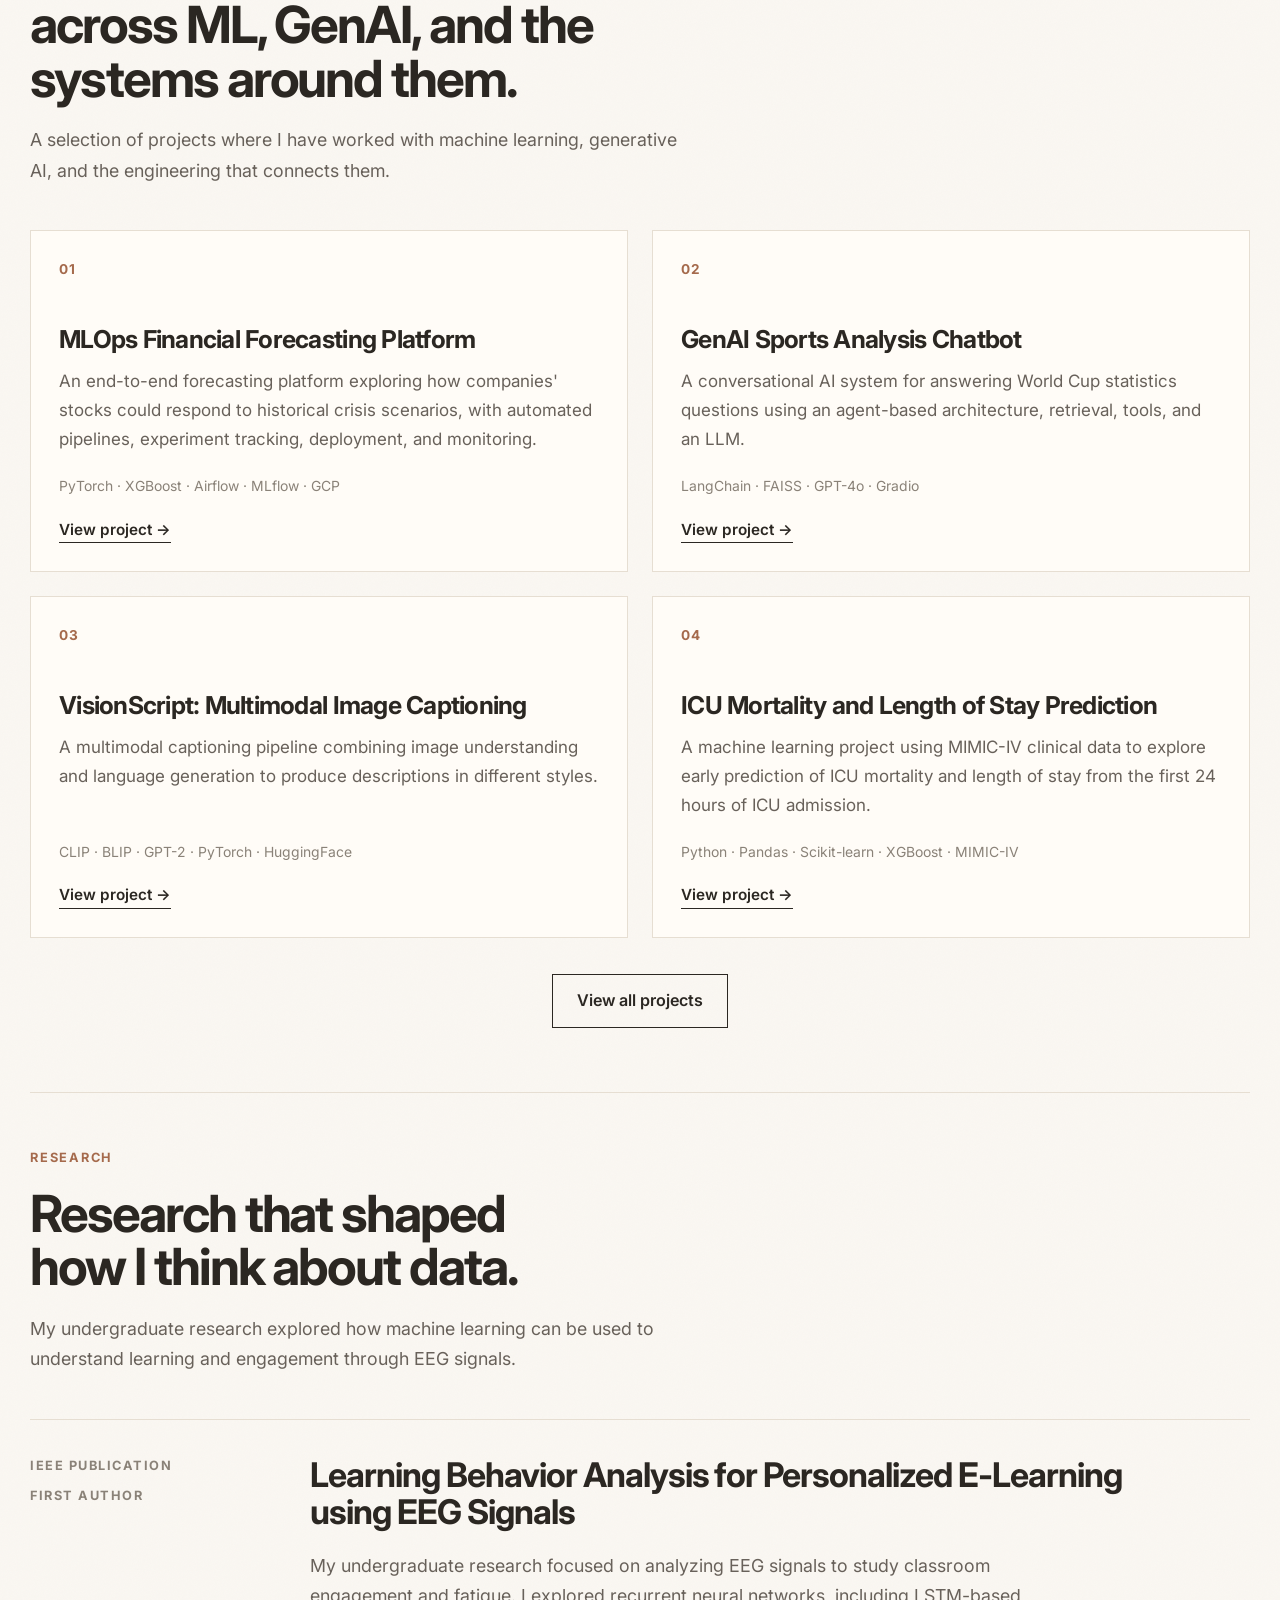
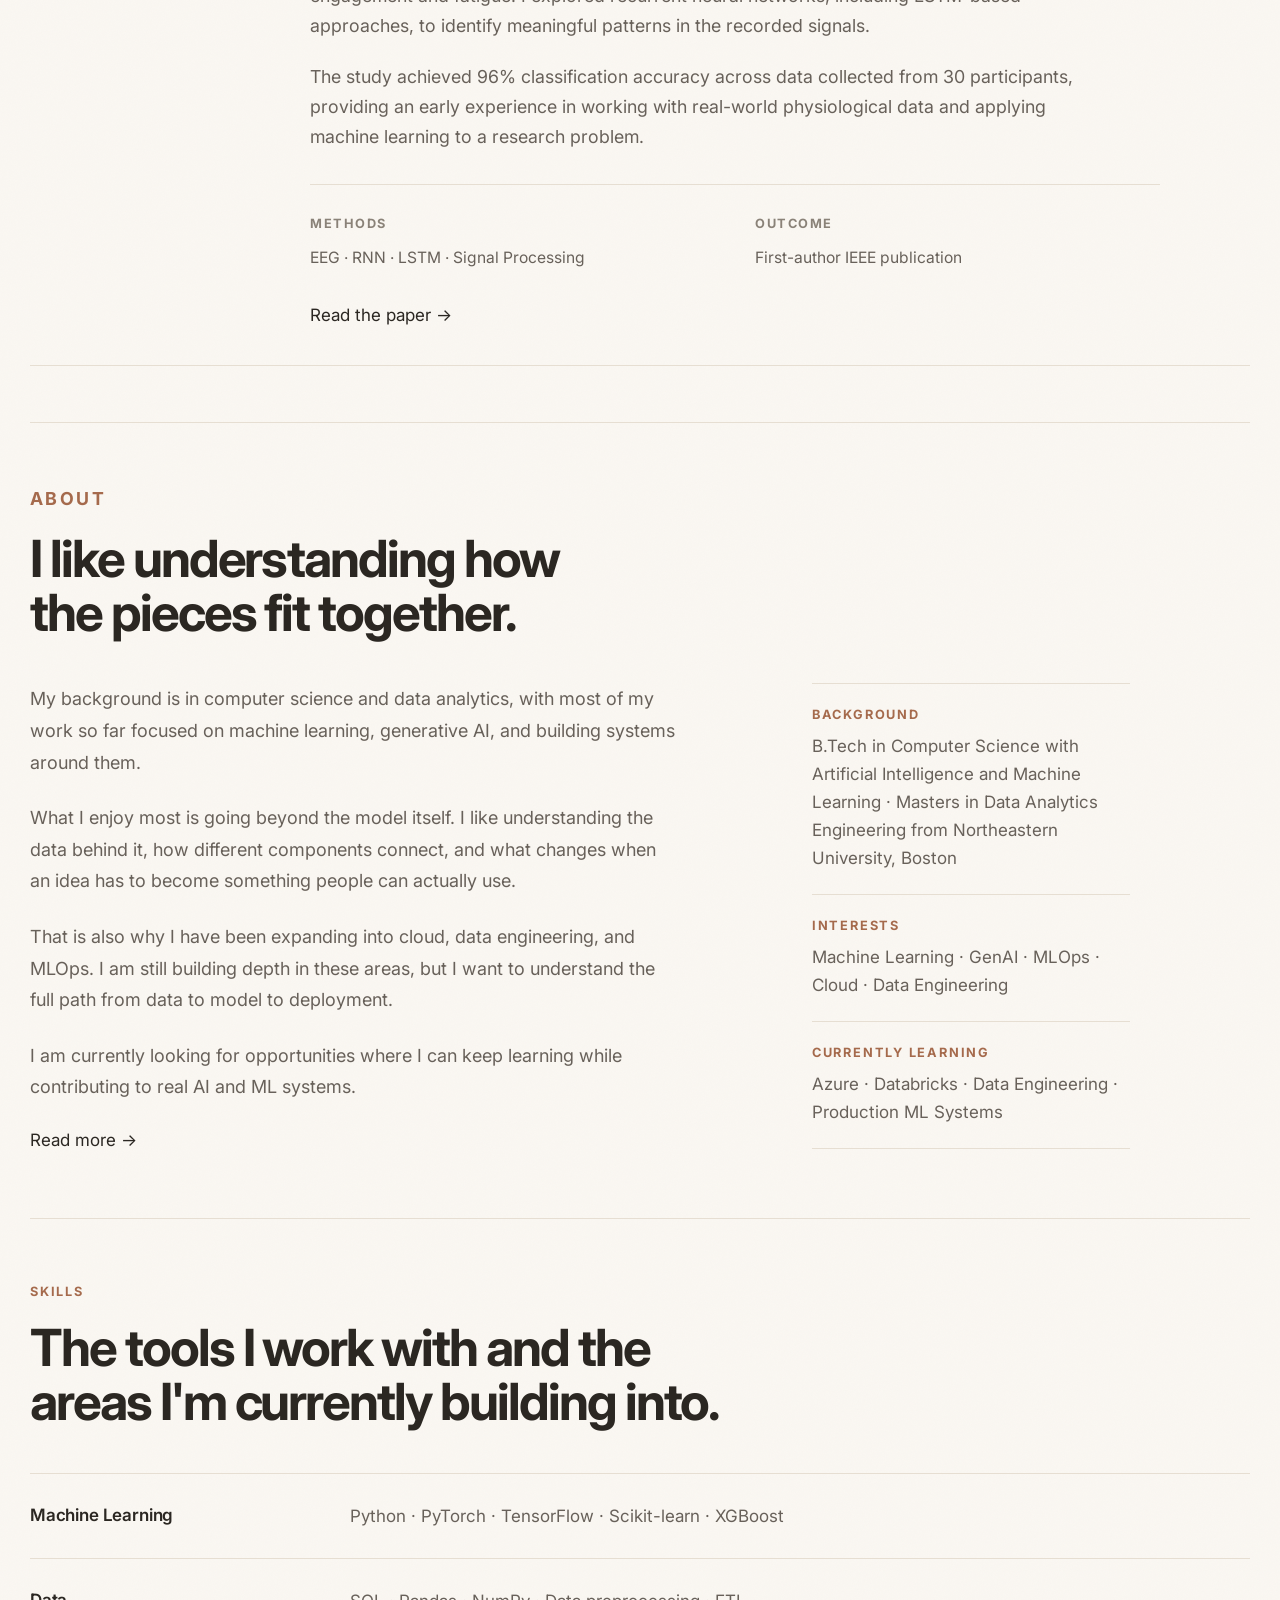
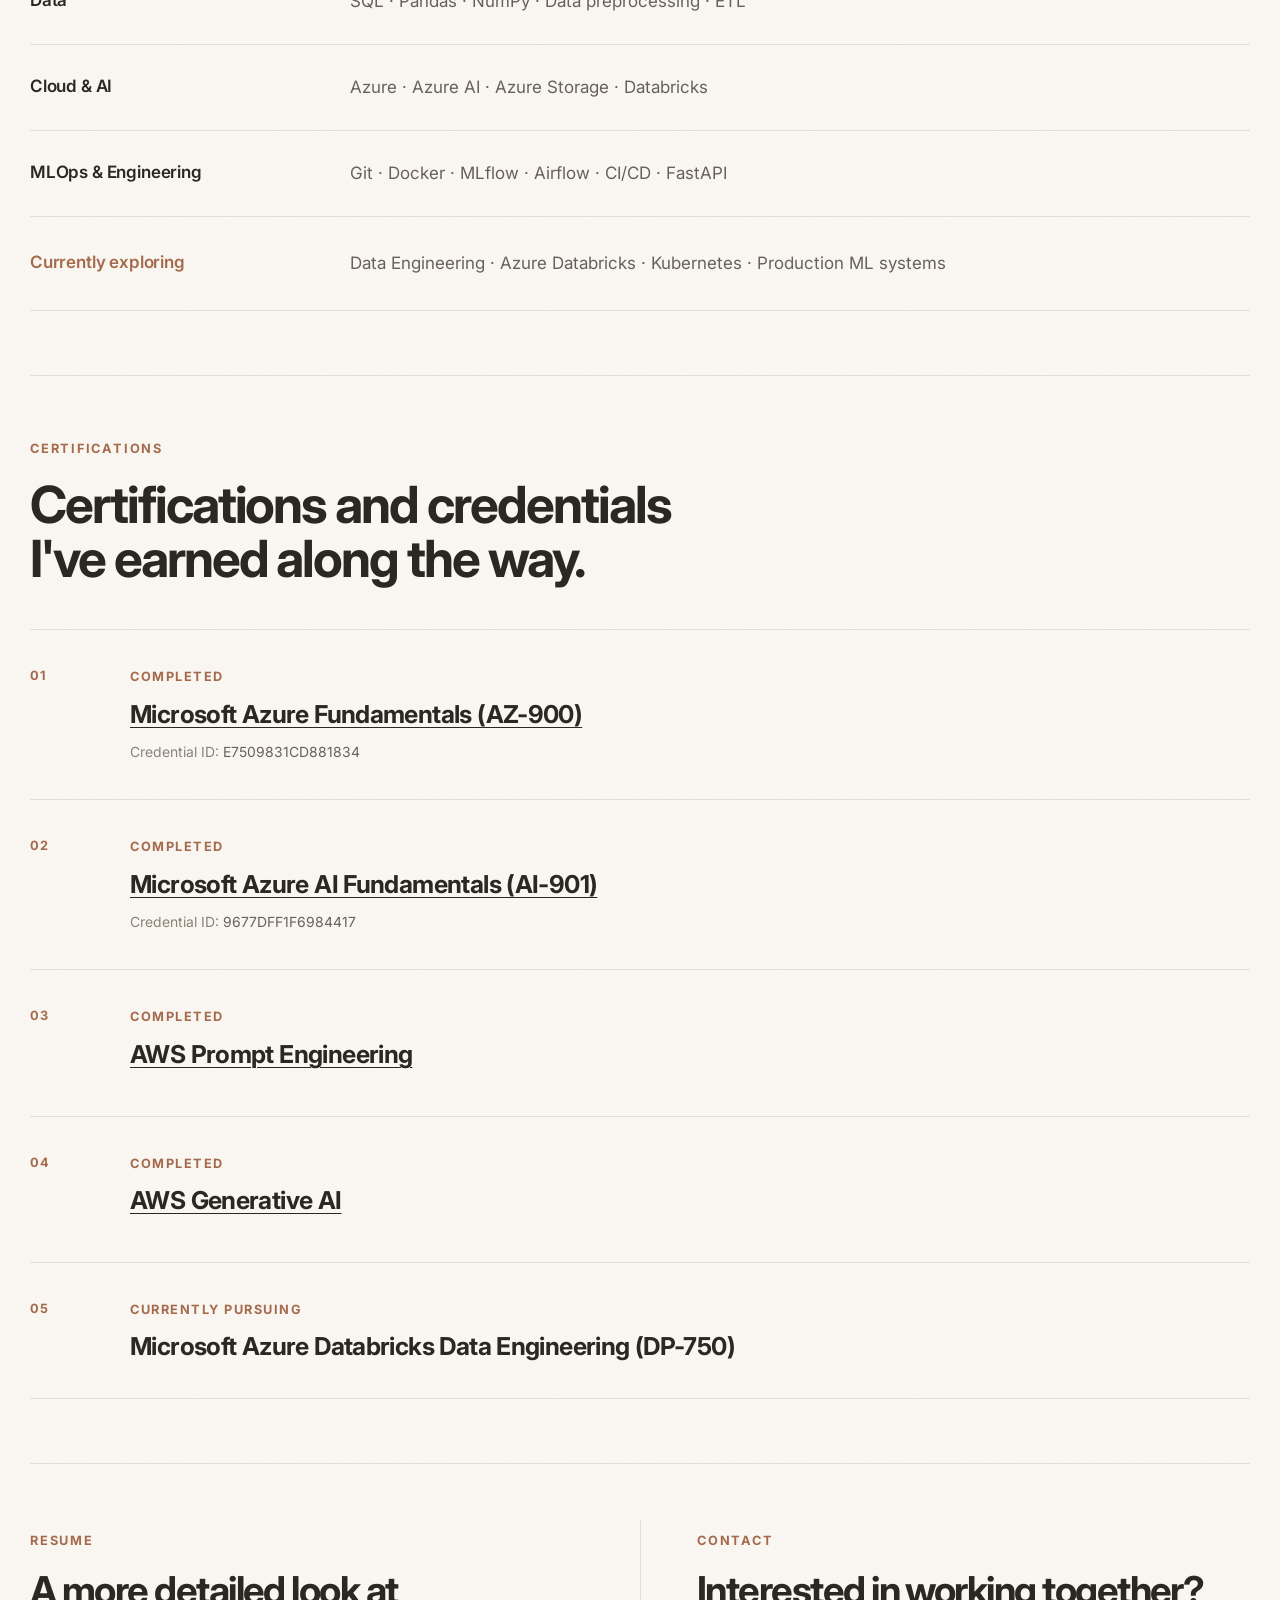
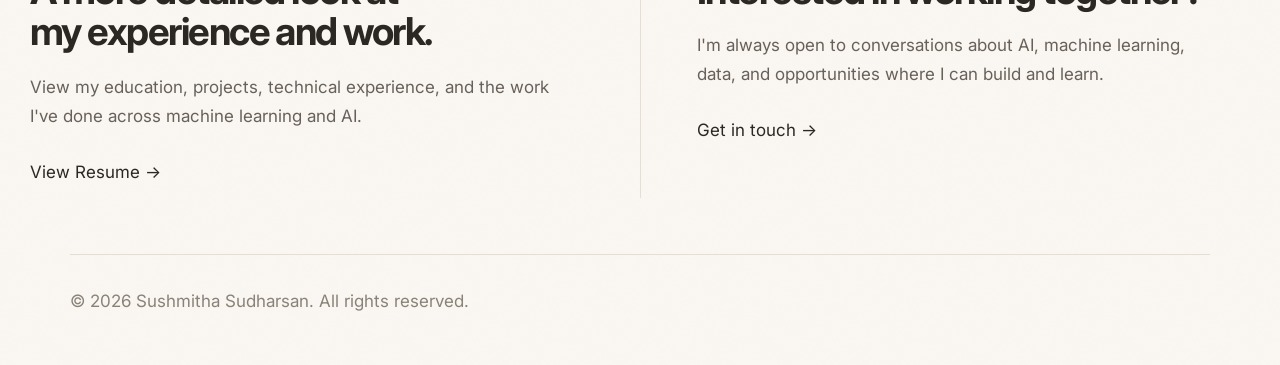
==== commit 3e5b5a7c: "Several Key Improvements and Changes" ====
--- a/index.html
+++ b/index.html
@@ -10,30 +10,29 @@
   </head>
 
   <body>
-    <header>
-      <nav>
-    <a href="index.html" class="logo">Sushmitha Sudharsan</a>
-
-    <button
-        class="nav-toggle"
-        type="button"
-        aria-label="Open navigation menu"
-        aria-expanded="false"
-        aria-controls="site-navigation"
-    >
-        <span></span>
-        <span></span>
-        <span></span>
-    </button>
-
-    <div class="nav-links" id="site-navigation">
-        <a href="about/index.html">About</a>
-        <a href="projects/index.html">Projects</a>
-        <a href="resume/index.html">Resume</a>
-        <a href="contact/index.html">Contact</a>
-    </div>
-</nav>
-    </header>
+<header>
+    <nav>
+        <a href="/" class="logo">Sushmitha Sudharsan</a>
+
+        <div class="nav-right">
+            <ul class="nav-links">
+                <li><a href="/about">About</a></li>
+                <li><a href="/projects">Projects</a></li>
+                <li><a href="/resume">Resume</a></li>
+                <li><a href="/contact">Contact</a></li>
+            </ul>
+
+            <button class="theme-toggle" aria-label="Toggle theme">
+                <svg class="icon-sun" viewBox="0 0 24 24" fill="none" stroke="currentColor" stroke-width="1.5"><circle cx="12" cy="12" r="4"/><path d="M12 2v2M12 20v2M4.2 4.2l1.4 1.4M18.4 18.4l1.4 1.4M2 12h2M20 12h2M4.2 19.8l1.4-1.4M18.4 5.6l1.4-1.4"/></svg>
+                <svg class="icon-moon" viewBox="0 0 24 24" fill="none" stroke="currentColor" stroke-width="1.5"><path d="M21 12.8A9 9 0 1 1 11.2 3 7 7 0 0 0 21 12.8Z"/></svg>
+            </button>
+
+            <button class="nav-toggle" aria-label="Menu">
+                <span></span><span></span><span></span>
+            </button>
+        </div>
+    </nav>
+</header>
 
     <main>
       <!-- HERO -->
@@ -197,6 +196,22 @@
 
             <a href="projects/project-3.html"> View project → </a>
           </article>
+
+          <article class="project-card">
+        <span class="project-number">04</span>
+        <h3>ICU Mortality and Length of Stay Prediction</h3>
+        <p>
+            A machine learning project using MIMIC-IV clinical data to explore
+            early prediction of ICU mortality and length of stay from the first
+            24 hours of ICU admission.
+        </p>
+        <p class="project-tech">
+            Python · Pandas · Scikit-learn · XGBoost · MIMIC-IV
+        </p>
+        <a href="projects/project-4.html">
+            View project →
+        </a>
+    </article>
         </div>
 
         <div class="projects-footer">
--- a/css/style.css
+++ b/css/style.css
@@ -1,4 +1,98 @@
-@import url("https://fonts.googleapis.com/css2?family=DM+Sans:wght@400;500;600;700&family=DM+Serif+Display:ital@0;1&display=swap");
+@import url("https://fonts.googleapis.com/css2?family=Inter:wght@400;500;600;700;800&family=Playfair+Display:ital,wght@0,400..700;1,400..700&display=swap");
+
+/* ========================================
+   DESIGN TOKENS
+   Single source of truth for color + type.
+   Everything else in this file should pull
+   from these variables rather than hardcoding
+   new hex values or fonts.
+======================================== */
+
+:root {
+    /* color — warm, soft neutrals with a single muted clay accent */
+    --color-bg: #faf7f2;
+    --color-surface: #fffcf7;
+    --color-text: #2b2722;
+    --color-text-secondary: #68615a;
+    --color-text-muted: #8a8278;
+    --color-border: #e6ded2;
+    --color-border-strong: #cdc0ae;
+    --color-accent: #a56a4c;
+    --color-on-accent: #ffffff;
+
+    /* type */
+    --font-sans: "Inter", -apple-system, "Segoe UI", system-ui, sans-serif;
+    --font-serif: "Playfair Display", "Iowan Old Style", serif;
+}
+
+/* Dark palette — applies automatically by OS preference, unless the
+   visitor has explicitly picked a theme with the toggle (data-theme) */
+@media (prefers-color-scheme: dark) {
+    :root:not([data-theme="light"]) {
+        --color-bg: #1c1a17;
+        --color-surface: #252219;
+        --color-text: #f1ece3;
+        --color-text-secondary: #c7beb0;
+        --color-text-muted: #948a7b;
+        --color-border: #3a352b;
+        --color-border-strong: #4d473a;
+        --color-accent: #d98a63;
+        --color-on-accent: #1c1a17;
+    }
+}
+
+:root[data-theme="dark"] {
+    --color-bg: #1c1a17;
+    --color-surface: #252219;
+    --color-text: #f1ece3;
+    --color-text-secondary: #c7beb0;
+    --color-text-muted: #948a7b;
+    --color-border: #3a352b;
+    --color-border-strong: #4d473a;
+    --color-accent: #d98a63;
+    --color-on-accent: #1c1a17;
+}
+
+/* Manual override via the toggle (sets data-theme on <html>).
+   Takes precedence over the system preference above either way. */
+
+html[data-theme="dark"] {
+    --color-bg: #1c1a17;
+    --color-surface: #252219;
+    --color-text: #f1ece3;
+    --color-text-secondary: #c7beb0;
+    --color-text-muted: #948a7b;
+    --color-border: #3a352b;
+    --color-border-strong: #4d473a;
+    --color-accent: #d98a63;
+    --color-on-accent: #1c1a17;
+}
+
+html[data-theme="light"] {
+    --color-bg: #faf7f2;
+    --color-surface: #fffcf7;
+    --color-text: #2b2722;
+    --color-text-secondary: #68615a;
+    --color-text-muted: #8a8278;
+    --color-border: #e6ded2;
+    --color-border-strong: #cdc0ae;
+    --color-accent: #a56a4c;
+    --color-on-accent: #ffffff;
+}
+
+/* theme changes should feel smooth, not like a flash */
+body,
+.button,
+.button-primary,
+.project-card,
+.project-page-card,
+.certification-card,
+.back-to-top {
+    transition:
+        background-color 0.25s ease,
+        color 0.25s ease,
+        border-color 0.25s ease;
+}
 
 /* ========================================
    BASE
@@ -9,15 +103,22 @@
 }
 
 html {
+    font-size: 17px;
     scroll-behavior: smooth;
 }
 
 body {
     margin: 0;
-    background: #f7f5f0;
-    color: #1f1d1a;
-    font-family: "DM Sans", "Helvetica Neue", Arial, sans-serif;
+    background-color: var(--color-bg);
+    background-image: url("data:image/svg+xml,%3Csvg xmlns='http://www.w3.org/2000/svg' width='180' height='180'%3E%3Cfilter id='n'%3E%3CfeTurbulence type='fractalNoise' baseFrequency='0.85' numOctaves='2' stitchTiles='stitch'/%3E%3C/filter%3E%3Crect width='100%25' height='100%25' filter='url(%23n)' opacity='0.025'/%3E%3C/svg%3E");
+    color: var(--color-text);
+    font-family: var(--font-sans);
+    font-size: 1rem;
     line-height: 1.6;
+
+    -webkit-font-smoothing: antialiased;
+    -moz-osx-font-smoothing: grayscale;
+    text-rendering: optimizeLegibility;
 }
 
 a {
@@ -32,13 +133,18 @@
     margin-top: 0;
 }
 
+h1,
+h2 {
+    text-wrap: balance;
+}
+
 
 /* ========================================
    NAVIGATION
 ======================================== */
 
 header {
-    border-bottom: 1px solid #ded8d0;
+    border-bottom: 1px solid var(--color-border);
 }
 
 nav {
@@ -51,26 +157,77 @@
     justify-content: space-between;
 }
 
+/* ========================================
+   THEME TOGGLE
+   Drop a <button class="theme-toggle" aria-label="Toggle theme">
+   in the nav. Needs a small JS snippet to set
+   document.documentElement.dataset.theme — see notes.
+======================================== */
+
+.theme-toggle {
+    appearance: none;
+    -webkit-appearance: none;
+    box-sizing: border-box;
+
+    display: inline-flex;
+    align-items: center;
+    justify-content: center;
+
+    width: 36px;
+    height: 36px;
+
+    border: 1px solid var(--color-border);
+    border-radius: 0;
+    background: transparent;
+    color: var(--color-text);
+
+    cursor: pointer;
+
+    transition:
+        border-color 0.2s ease,
+        color 0.2s ease,
+        transform 0.2s ease;
+}
+
+.theme-toggle:hover {
+    border-color: var(--color-accent);
+    color: var(--color-accent);
+    transform: translateY(-1px);
+}
+
+.theme-toggle:focus-visible {
+    outline: 2px solid var(--color-accent);
+    outline-offset: 3px;
+}
+
+.theme-toggle svg {
+    width: 16px;
+    height: 16px;
+    display: block;
+}
+
+/* show only the icon matching the current theme */
+.theme-toggle .icon-moon { display: block; }
+.theme-toggle .icon-sun { display: none; }
+
+:root[data-theme="dark"] .theme-toggle .icon-moon { display: none; }
+:root[data-theme="dark"] .theme-toggle .icon-sun { display: block; }
+
+@media (prefers-color-scheme: dark) {
+    :root:not([data-theme="light"]) .theme-toggle .icon-moon { display: none; }
+    :root:not([data-theme="light"]) .theme-toggle .icon-sun { display: block; }
+}
+
 .logo {
     font-size: 1.1rem;
     font-weight: 700;
     letter-spacing: -0.02em;
 }
 
-.nav-links {
-    display: flex;
-    gap: 32px;
-}
-
-.nav-links a {
-    font-size: 0.95rem;
-    color: #5f5a55;
-    transition: color 0.2s ease;
-}
-
-.nav-links a:hover {
-    color: #1f1d1a;
-}
+
+/* .nav-links / .nav-links a styling lives in the
+   NAVIGATION HOVER section further down — it was being
+   redeclared here too and silently overridden there */
 
 
 main {
@@ -79,7 +236,7 @@
 }
 
 section {
-    padding: 96px 0;
+    padding: 64px 0;
 }
 
 
@@ -105,7 +262,7 @@
     letter-spacing: 0.12em;
     text-transform: uppercase;
 
-    color: #6c655f;
+    color: var(--color-text-muted);
 }
 
 .hero h1 {
@@ -126,7 +283,7 @@
     margin-bottom: 36px;
 
     font-size: 1.2rem;
-    color: #5f5a55;
+    color: var(--color-text-secondary);
 }
 
 
@@ -149,7 +306,7 @@
 
     padding: 12px 0;
 
-    border-bottom: 1px solid #1f1d1a;
+    border-bottom: 1px solid var(--color-text);
 
     font-size: 0.95rem;
     font-weight: 600;
@@ -157,7 +314,7 @@
 
 .hero-actions a:first-child {
     padding: 12px 20px;
-    border: 1px solid #1f1d1a;
+    border: 1px solid var(--color-text);
 }
 
 .hero-actions a:hover,
@@ -181,7 +338,7 @@
     letter-spacing: 0.14em;
     text-transform: uppercase;
 
-    color: #7b7169;
+    color: var(--color-text-muted);
 }
 
 
@@ -190,10 +347,9 @@
 ======================================== */
 
 .focus {
-    padding: 110px 0 120px;
-
-    border-top: 1px solid #ded8d0;
-    border-bottom: 1px solid #ded8d0;
+    padding: 56px 0 64px;
+
+    border-top: 1px solid var(--color-border);
 }
 
 .focus-intro {
@@ -218,7 +374,7 @@
     max-width: 700px;
     margin: 0;
 
-    color: #5f5a55;
+    color: var(--color-text-secondary);
     font-size: 1.05rem;
     line-height: 1.7;
 }
@@ -227,15 +383,15 @@
     display: grid;
     grid-template-columns: repeat(4, 1fr);
 
-    border-top: 1px solid #ded8d0;
-    border-bottom: 1px solid #ded8d0;
+    border-top: 1px solid var(--color-border);
+    border-bottom: 1px solid var(--color-border);
 }
 
 .focus-item {
     min-height: 270px;
     padding: 30px 30px 34px 0;
 
-    border-right: 1px solid #ded8d0;
+    border-right: 1px solid var(--color-border);
 }
 
 .focus-item:not(:first-child) {
@@ -253,7 +409,7 @@
     font-size: 0.75rem;
     font-weight: 700;
     letter-spacing: 0.08em;
-    color: #7b7169;
+    color: var(--color-text-muted);
 }
 
 .focus-item h3 {
@@ -270,7 +426,7 @@
 
     font-size: 0.92rem;
     line-height: 1.65;
-    color: #6c655f;
+    color: var(--color-text-muted);
 }
 
 
@@ -278,10 +434,8 @@
    SECTION HEADINGS
 ======================================== */
 
-.section-heading {
-    max-width: 720px;
-    margin-bottom: 48px;
-}
+/* base max-width/margin for .section-heading is set below,
+   under PROJECTS — this selector was redefined twice before */
 
 .section-heading h2,
 .about h2,
@@ -299,7 +453,7 @@
 .resume p,
 .contact p {
     max-width: 650px;
-    color: #5f5a55;
+    color: var(--color-text-secondary);
     font-size: 1.05rem;
 }
 
@@ -309,7 +463,9 @@
 ======================================== */
 
 .projects {
-    padding: 120px 0;
+    padding: 64px 0;
+
+    border-top: 1px solid var(--color-border);
 }
 
 .section-heading {
@@ -329,7 +485,7 @@
     max-width: 650px;
     margin: 0;
 
-    color: #5f5a55;
+    color: var(--color-text-secondary);
     font-size: 1.05rem;
 }
 
@@ -338,7 +494,7 @@
 
 .project-grid {
     display: grid;
-    grid-template-columns: repeat(3, minmax(0, 1fr));
+    grid-template-columns: repeat(2, minmax(0, 1fr));
     gap: 24px;
 }
 
@@ -346,21 +502,26 @@
     min-height: 340px;
     padding: 28px;
 
-    border: 1px solid #ddd7ce;
-    background: #fffdf9;
+    border: 1px solid var(--color-border);
+    background: var(--color-surface);
 
     display: flex;
     flex-direction: column;
-}
-
-.project-number {
-    margin-bottom: 44px;
-
-    font-size: 0.75rem;
-    font-weight: 700;
-    letter-spacing: 0.08em;
-    color: #7b7169;
-}
+
+    transition:
+        transform 0.25s ease,
+        border-color 0.25s ease,
+        box-shadow 0.25s ease;
+}
+
+.project-card:hover {
+    transform: translateY(-4px);
+    border-color: var(--color-accent);
+    box-shadow: 0 10px 28px -16px color-mix(in srgb, var(--color-text) 35%, transparent);
+}
+
+/* .project-number base rule lives further down (it was
+   declared twice with conflicting font-size values before) */
 
 .project-card h3 {
     max-width: none;
@@ -375,7 +536,7 @@
     max-width: none;
     margin-bottom: 20px;
 
-    color: #5f5a55;
+    color: var(--color-text-secondary);
 }
 
 .project-tech {
@@ -383,13 +544,13 @@
     margin-bottom: 20px !important;
 
     font-size: 0.82rem;
-    color: #7b7169 !important;
+    color: var(--color-text-muted) !important;
 }
 
 .project-card a {
     width: fit-content;
 
-    border-bottom: 1px solid #1f1d1a;
+    border-bottom: 1px solid var(--color-text);
 
     font-size: 0.9rem;
     font-weight: 600;
@@ -422,7 +583,7 @@
 
     padding: 13px 24px;
 
-    border: 1px solid #1f1d1a;
+    border: 1px solid var(--color-text);
 
     font-size: 0.95rem;
     font-weight: 600;
@@ -433,8 +594,8 @@
 }
 
 .projects-footer a:hover {
-    background: #1f1d1a;
-    color: #f7f5f0;
+    background: var(--color-text);
+    color: var(--color-bg);
 }
 
 
@@ -443,12 +604,13 @@
 ======================================== */
 
 .skills {
-    padding: 120px 0;
-    border-top: 1px solid #ded8d0;
+    padding: 64px 0;
+
+    border-top: 1px solid var(--color-border);
 }
 
 .skills-list {
-    border-top: 1px solid #ded8d0;
+    border-top: 1px solid var(--color-border);
 }
 
 .skill-group {
@@ -458,7 +620,7 @@
 
     padding: 28px 0;
 
-    border-bottom: 1px solid #ded8d0;
+    border-bottom: 1px solid var(--color-border);
 }
 
 .skill-group h3 {
@@ -473,7 +635,7 @@
     max-width: 720px;
     margin: 0;
 
-    color: #5f5a55;
+    color: var(--color-text-secondary);
     font-size: 1rem;
 }
 
@@ -483,7 +645,7 @@
 }
 
 .skill-group-exploring h3 {
-    color: #6c655f;
+    color: var(--color-text-muted);
 }
 
 @media (max-width: 700px) {
@@ -505,8 +667,9 @@
 ======================================== */
 
 .about {
-    padding: 120px 0;
-    border-top: 1px solid #ded8d0;
+    padding: 64px 0;
+
+    border-top: 1px solid var(--color-border);
 }
 
 .about-content {
@@ -524,7 +687,7 @@
 .about-main p {
     margin: 0 0 24px;
 
-    color: #5f5a55;
+    color: var(--color-text-secondary);
     font-size: 1.08rem;
     line-height: 1.75;
 }
@@ -534,13 +697,13 @@
 }
 
 .about-side {
-    border-top: 1px solid #ded8d0;
+    border-top: 1px solid var(--color-border);
 }
 
 .about-detail {
     padding: 22px 0;
 
-    border-bottom: 1px solid #ded8d0;
+    border-bottom: 1px solid var(--color-border);
 }
 
 .about-detail span {
@@ -551,13 +714,13 @@
     font-weight: 700;
     letter-spacing: 0.12em;
 
-    color: #7b7169;
+    color: var(--color-text-muted);
 }
 
 .about-detail p {
     margin: 0;
 
-    color: #5f5a55;
+    color: var(--color-text-secondary);
     font-size: 0.92rem;
     line-height: 1.6;
 }
@@ -568,12 +731,13 @@
 ======================================== */
 
 .certifications {
-    padding: 120px 0;
-    border-top: 1px solid #ded8d0;
+    padding: 64px 0;
+
+    border-top: 1px solid var(--color-border);
 }
 
 .certification-list {
-    border-top: 1px solid #ded8d0;
+    border-top: 1px solid var(--color-border);
 }
 
 .certification-card {
@@ -583,14 +747,14 @@
 
     padding: 36px 0;
 
-    border-bottom: 1px solid #ded8d0;
+    border-bottom: 1px solid var(--color-border);
 }
 
 .certification-number {
     font-size: 0.75rem;
     font-weight: 700;
     letter-spacing: 0.08em;
-    color: #7b7169;
+    color: var(--color-text-muted);
 }
 
 .certification-content {
@@ -600,11 +764,11 @@
 .certification-status {
     margin: 0 0 12px;
 
-    font-size: 0.7rem !important;
+    font-size: 0.75rem !important;
     font-weight: 700;
     letter-spacing: 0.12em;
 
-    color: #7b7169 !important;
+    color: var(--color-text-muted) !important;
 }
 
 .certification-content h3 {
@@ -630,11 +794,11 @@
     margin: 0 !important;
 
     font-size: 0.82rem !important;
-    color: #7b7169 !important;
+    color: var(--color-text-muted) !important;
 }
 
 .certification-id span {
-    color: #5f5a55;
+    color: var(--color-text-secondary);
 }
 
 .certification-current h3 {
@@ -647,7 +811,7 @@
 ======================================== */
 
 .page-header {
-    padding: 120px 0 80px;
+    padding: 64px 0 48px;
     max-width: 800px;
 }
 
@@ -663,7 +827,7 @@
     max-width: 650px;
 
     font-size: 1.15rem;
-    color: #5f5a55;
+    color: var(--color-text-secondary);
 }
 
 
@@ -673,9 +837,9 @@
 
 .content-section {
     max-width: 800px;
-    padding: 72px 0;
-
-    border-top: 1px solid #ded8d0;
+    padding: 56px 0;
+
+    border-top: 1px solid var(--color-border);
 }
 
 .content-section h2 {
@@ -690,7 +854,7 @@
     max-width: 700px;
     margin-bottom: 24px;
 
-    color: #5f5a55;
+    color: var(--color-text-secondary);
 }
 
 
@@ -699,8 +863,9 @@
 ======================================== */
 
 .resume {
-    padding: 120px 0;
-    border-top: 1px solid #ded8d0;
+    padding: 64px 0;
+
+    border-top: 1px solid var(--color-border);
 }
 
 .resume-action {
@@ -712,7 +877,7 @@
 
     padding: 13px 24px;
 
-    border: 1px solid #1f1d1a;
+    border: 1px solid var(--color-text);
 
     font-size: 0.95rem;
     font-weight: 600;
@@ -723,8 +888,8 @@
 }
 
 .resume-action a:hover {
-    background: #1f1d1a;
-    color: #f7f5f0;
+    background: var(--color-text);
+    color: var(--color-bg);
 }
 
 
@@ -733,8 +898,9 @@
 ======================================== */
 
 .contact {
-    padding: 120px 0;
-    border-top: 1px solid #ded8d0;
+    padding: 64px 0;
+
+    border-top: 1px solid var(--color-border);
 }
 
 .contact-links {
@@ -748,7 +914,7 @@
 .contact-links a {
     padding-bottom: 4px;
 
-    border-bottom: 1px solid #1f1d1a;
+    border-bottom: 1px solid var(--color-text);
 
     font-size: 0.95rem;
     font-weight: 600;
@@ -769,9 +935,9 @@
 
     padding: 32px 0;
 
-    border-top: 1px solid #ded8d0;
-
-    color: #7b7169;
+    border-top: 1px solid var(--color-border);
+
+    color: var(--color-text-muted);
     font-size: 0.85rem;
 }
 
@@ -793,7 +959,7 @@
 }
 
 .footer-links a:hover {
-    color: #1f1d1a;
+    color: var(--color-text);
 }
 
 
@@ -802,31 +968,17 @@
 ======================================== */
 
 .projects-page {
-    padding: 20px 0 120px;
-}
-
-.project-page-card {
-    display: grid;
-    grid-template-columns: 120px 1fr;
-
-    padding: 56px 0;
-
-    border-top: 1px solid #ded8d0;
-}
-
-.project-page-card:last-child {
-    border-bottom: 1px solid #ded8d0;
-}
+    padding: 20px 0 64px;
+}
+
+/* .project-page-card base rule lives under PROJECT LIST below
+   (it was declared twice with conflicting values before) */
 
 .project-page-number {
     font-size: 0.75rem;
     font-weight: 700;
     letter-spacing: 0.08em;
-    color: #7b7169;
-}
-
-.project-page-content {
-    max-width: 820px;
+    color: var(--color-text-muted);
 }
 
 .project-category {
@@ -838,7 +990,7 @@
 
     text-transform: uppercase;
 
-    color: #7b7169 !important;
+    color: var(--color-text-muted) !important;
 }
 
 .project-page-content h2 {
@@ -854,7 +1006,7 @@
     max-width: 700px;
     margin-bottom: 28px;
 
-    color: #5f5a55;
+    color: var(--color-text-secondary);
     font-size: 1.05rem;
     line-height: 1.7;
 }
@@ -863,7 +1015,7 @@
     margin-bottom: 28px !important;
 
     font-size: 0.85rem !important;
-    color: #7b7169 !important;
+    color: var(--color-text-muted) !important;
 }
 
 .project-page-content a {
@@ -871,7 +1023,7 @@
 
     padding-bottom: 4px;
 
-    border-bottom: 1px solid #1f1d1a;
+    border-bottom: 1px solid var(--color-text);
 
     font-size: 0.9rem;
     font-weight: 600;
@@ -891,10 +1043,10 @@
     align-items: flex-end;
     gap: 24px;
 
-    margin-bottom: 80px;
+    margin-bottom: 48px;
     padding-bottom: 32px;
 
-    border-bottom: 1px solid #ded8d0;
+    border-bottom: 1px solid var(--color-border);
 }
 
 .filter-group {
@@ -909,7 +1061,7 @@
     letter-spacing: 0.1em;
     text-transform: uppercase;
 
-    color: #7b7169;
+    color: var(--color-text-muted);
 }
 
 .filter-group select {
@@ -917,11 +1069,11 @@
 
     padding: 12px 40px 12px 14px;
 
-    border: 1px solid #c7beb5;
+    border: 1px solid var(--color-border-strong);
     border-radius: 0;
 
-    background: #fffdf9;
-    color: #1f1d1a;
+    background: var(--color-surface);
+    color: var(--color-text);
 
     font-family: inherit;
     font-size: 0.9rem;
@@ -930,7 +1082,7 @@
 }
 
 .filter-group select:focus {
-    outline: 2px solid #1f1d1a;
+    outline: 2px solid var(--color-text);
     outline-offset: 2px;
 }
 
@@ -940,7 +1092,7 @@
 ======================================== */
 
 .project-list {
-    border-top: 1px solid #ded8d0;
+    border-top: 1px solid var(--color-border);
 }
 
 .project-page-card {
@@ -950,7 +1102,8 @@
 
     padding: 48px 0;
 
-    border-bottom: 1px solid #ded8d0;
+    border-top: 1px solid var(--color-border);
+    border-bottom: 1px solid var(--color-border);
 }
 
 .project-page-card.is-hidden {
@@ -958,10 +1111,12 @@
 }
 
 .project-number {
+    margin-bottom: 44px;
+
     font-size: 0.8rem;
     font-weight: 700;
-
-    color: #7b7169;
+    letter-spacing: 0.08em;
+    color: var(--color-text-muted);
 }
 
 .project-page-content {
@@ -977,7 +1132,7 @@
     letter-spacing: 0.08em;
     text-transform: uppercase;
 
-    color: #7b7169;
+    color: var(--color-text-muted);
 }
 
 .project-page-content h3 {
@@ -993,7 +1148,7 @@
 
     margin-bottom: 24px;
 
-    color: #5f5a55;
+    color: var(--color-text-secondary);
 }
 
 .project-links {
@@ -1007,7 +1162,7 @@
 
     padding-bottom: 4px;
 
-    border-bottom: 1px solid #1f1d1a;
+    border-bottom: 1px solid var(--color-text);
 
     font-size: 0.9rem;
     font-weight: 600;
@@ -1027,12 +1182,14 @@
 ======================================== */
 
 .project-detail-hero {
-    padding: 120px 0 100px;
-    max-width: 1050px;
+    width: 100%;
+    padding: 64px 0 56px;
+    max-width: none;
 }
 
 .project-detail-hero h1 {
-    max-width: 1000px;
+    width: 100%;
+    max-width: 1200px;
     margin-bottom: 30px;
 
     font-size: clamp(3.2rem, 7vw, 6.2rem);
@@ -1041,12 +1198,12 @@
 }
 
 .project-detail-intro {
-    max-width: 760px;
+    max-width: 900px;
     margin-bottom: 56px;
 
     font-size: 1.3rem;
     line-height: 1.65;
-    color: #5f5a55;
+    color: var(--color-text-secondary);
 }
 
 .project-meta {
@@ -1055,16 +1212,16 @@
     grid-template-columns:
         repeat(3, minmax(160px, 1fr));
 
-    max-width: 850px;
-
-    border-top: 1px solid #ded8d0;
-    border-bottom: 1px solid #ded8d0;
+    max-width: 1100px;
+
+    border-top: 1px solid var(--color-border);
+    border-bottom: 1px solid var(--color-border);
 }
 
 .project-meta > div {
     padding: 24px 30px 24px 0;
 
-    border-right: 1px solid #ded8d0;
+    border-right: 1px solid var(--color-border);
 }
 
 .project-meta > div:not(:first-child) {
@@ -1080,19 +1237,19 @@
 
     margin-bottom: 8px;
 
-    font-size: 0.7rem;
+    font-size: 0.75rem;
     font-weight: 700;
 
     letter-spacing: 0.12em;
 
-    color: #7b7169;
+    color: var(--color-text-muted);
 }
 
 .project-meta p {
     margin: 0;
 
     font-size: 0.95rem;
-    color: #3d3935;
+    color: var(--color-text-secondary);
 }
 
 .project-detail-links {
@@ -1109,7 +1266,7 @@
 
     padding-bottom: 5px;
 
-    border-bottom: 1px solid #1f1d1a;
+    border-bottom: 1px solid var(--color-text);
 
     font-size: 0.95rem;
     font-weight: 600;
@@ -1124,24 +1281,6 @@
    PROJECT STORY
 ======================================== */
 
-.project-story {
-    display: grid;
-
-    grid-template-columns:
-        minmax(300px, 0.85fr)
-        minmax(0, 1.15fr);
-
-    gap: 100px;
-
-    padding: 120px 0;
-
-    border-top: 1px solid #ded8d0;
-}
-
-.project-story-heading {
-    max-width: 600px;
-}
-
 .project-story-heading h2 {
     margin: 0;
 
@@ -1150,14 +1289,10 @@
     letter-spacing: -0.045em;
 }
 
-.project-story-content {
-    max-width: 720px;
-}
-
 .project-story-content p {
     margin: 0 0 26px;
 
-    color: #5f5a55;
+    color: var(--color-text-secondary);
 
     font-size: 1.08rem;
     line-height: 1.8;
@@ -1174,7 +1309,7 @@
 
 .project-section-heading {
     max-width: 820px;
-    margin-bottom: 56px;
+    margin-bottom: 40px;
 }
 
 .project-section-heading h2 {
@@ -1190,7 +1325,7 @@
 
     margin: 0;
 
-    color: #5f5a55;
+    color: var(--color-text-secondary);
 
     font-size: 1.05rem;
     line-height: 1.7;
@@ -1202,13 +1337,13 @@
 ======================================== */
 
 .project-architecture {
-    padding: 120px 0;
-
-    border-top: 1px solid #ded8d0;
+    padding: 64px 0;
+
+    border-top: 1px solid var(--color-border);
 }
 
 .architecture-flow {
-    border-top: 1px solid #ded8d0;
+    border-top: 1px solid var(--color-border);
 }
 
 .architecture-step {
@@ -1224,7 +1359,7 @@
 
     padding: 36px 0;
 
-    border-bottom: 1px solid #ded8d0;
+    border-bottom: 1px solid var(--color-border);
 
     align-items: start;
 }
@@ -1233,7 +1368,7 @@
     font-size: 0.75rem;
     font-weight: 700;
 
-    color: #7b7169;
+    color: var(--color-text-muted);
 }
 
 .architecture-step h3 {
@@ -1248,11 +1383,11 @@
 
     margin: 0;
 
-    color: #5f5a55;
+    color: var(--color-text-secondary);
 }
 
 .architecture-step small {
-    color: #7b7169;
+    color: var(--color-text-muted);
 
     font-size: 0.8rem;
     line-height: 1.5;
@@ -1268,9 +1403,9 @@
 ======================================== */
 
 .project-models {
-    padding: 120px 0;
-
-    border-top: 1px solid #ded8d0;
+    padding: 64px 0;
+
+    border-top: 1px solid var(--color-border);
 }
 
 .model-grid {
@@ -1278,8 +1413,8 @@
 
     grid-template-columns: repeat(3, 1fr);
 
-    border-top: 1px solid #ded8d0;
-    border-bottom: 1px solid #ded8d0;
+    border-top: 1px solid var(--color-border);
+    border-bottom: 1px solid var(--color-border);
 }
 
 .model-card {
@@ -1287,7 +1422,7 @@
 
     padding: 30px 30px 36px 0;
 
-    border-right: 1px solid #ded8d0;
+    border-right: 1px solid var(--color-border);
 }
 
 .model-card:not(:first-child) {
@@ -1306,7 +1441,7 @@
     font-size: 0.75rem;
     font-weight: 700;
 
-    color: #7b7169;
+    color: var(--color-text-muted);
 }
 
 .model-card h3 {
@@ -1321,13 +1456,13 @@
 
     margin-bottom: 30px;
 
-    color: #5f5a55;
+    color: var(--color-text-secondary);
 }
 
 .model-detail {
     margin-top: auto;
 
-    color: #7b7169;
+    color: var(--color-text-muted);
 
     font-size: 0.82rem;
 }
@@ -1338,9 +1473,9 @@
 ======================================== */
 
 .project-contribution {
-    padding: 120px 0;
-
-    border-top: 1px solid #ded8d0;
+    padding: 64px 0;
+
+    border-top: 1px solid var(--color-border);
 }
 
 .project-contribution-content {
@@ -1352,7 +1487,7 @@
 .project-contribution-content p {
     margin-bottom: 24px;
 
-    color: #5f5a55;
+    color: var(--color-text-secondary);
 
     font-size: 1.08rem;
     line-height: 1.75;
@@ -1373,8 +1508,8 @@
 
     width: 100%;
 
-    border-top: 1px solid #ded8d0;
-    border-bottom: 1px solid #ded8d0;
+    border-top: 1px solid var(--color-border);
+    border-bottom: 1px solid var(--color-border);
 
     padding: 34px 0;
 }
@@ -1391,7 +1526,7 @@
     font-size: 0.72rem;
     font-weight: 700;
 
-    color: #7b7169;
+    color: var(--color-text-muted);
 }
 
 .pipeline-step strong {
@@ -1405,7 +1540,7 @@
 
     margin: 0 20px;
 
-    background: #c7beb5;
+    background: var(--color-border-strong);
 }
 
 
@@ -1414,9 +1549,9 @@
 ======================================== */
 
 .project-monitoring {
-    padding: 120px 0;
-
-    border-top: 1px solid #ded8d0;
+    padding: 64px 0;
+
+    border-top: 1px solid var(--color-border);
 }
 
 .monitoring-flow {
@@ -1424,8 +1559,8 @@
 
     grid-template-columns: repeat(4, 1fr);
 
-    border-top: 1px solid #ded8d0;
-    border-bottom: 1px solid #ded8d0;
+    border-top: 1px solid var(--color-border);
+    border-bottom: 1px solid var(--color-border);
 }
 
 .monitoring-step {
@@ -1433,7 +1568,7 @@
 
     padding: 30px 30px 34px 0;
 
-    border-right: 1px solid #ded8d0;
+    border-right: 1px solid var(--color-border);
 }
 
 .monitoring-step:not(:first-child) {
@@ -1452,7 +1587,7 @@
     font-size: 0.75rem;
     font-weight: 700;
 
-    color: #7b7169;
+    color: var(--color-text-muted);
 }
 
 .monitoring-step h3 {
@@ -1464,7 +1599,7 @@
 .monitoring-step p {
     margin: 0;
 
-    color: #5f5a55;
+    color: var(--color-text-secondary);
 
     font-size: 0.92rem;
     line-height: 1.65;
@@ -1475,7 +1610,7 @@
 
     margin: 30px 0 0;
 
-    color: #7b7169;
+    color: var(--color-text-muted);
 
     font-size: 0.82rem;
     line-height: 1.6;
@@ -1487,13 +1622,13 @@
 ======================================== */
 
 .project-challenges {
-    padding: 120px 0;
-
-    border-top: 1px solid #ded8d0;
+    padding: 64px 0;
+
+    border-top: 1px solid var(--color-border);
 }
 
 .challenge-list {
-    border-top: 1px solid #ded8d0;
+    border-top: 1px solid var(--color-border);
 }
 
 .challenge-item {
@@ -1505,14 +1640,14 @@
 
     padding: 38px 0;
 
-    border-bottom: 1px solid #ded8d0;
+    border-bottom: 1px solid var(--color-border);
 }
 
 .challenge-item > span {
     font-size: 0.75rem;
     font-weight: 700;
 
-    color: #7b7169;
+    color: var(--color-text-muted);
 }
 
 .challenge-item h3 {
@@ -1526,7 +1661,7 @@
 
     margin: 0;
 
-    color: #5f5a55;
+    color: var(--color-text-secondary);
 
     line-height: 1.7;
 }
@@ -1537,9 +1672,9 @@
 ======================================== */
 
 .project-results {
-    padding: 120px 0;
-
-    border-top: 1px solid #ded8d0;
+    padding: 64px 0;
+
+    border-top: 1px solid var(--color-border);
 }
 
 .result-grid {
@@ -1547,8 +1682,8 @@
 
     grid-template-columns: repeat(4, 1fr);
 
-    border-top: 1px solid #ded8d0;
-    border-bottom: 1px solid #ded8d0;
+    border-top: 1px solid var(--color-border);
+    border-bottom: 1px solid var(--color-border);
 }
 
 .result-item {
@@ -1556,7 +1691,7 @@
 
     padding: 34px 30px 34px 0;
 
-    border-right: 1px solid #ded8d0;
+    border-right: 1px solid var(--color-border);
 }
 
 .result-item:not(:first-child) {
@@ -1583,7 +1718,7 @@
 
     max-width: 190px;
 
-    color: #6c655f;
+    color: var(--color-text-muted);
 
     font-size: 0.9rem;
     line-height: 1.5;
@@ -1598,9 +1733,9 @@
 .project-reflection,
 .project-stack,
 .project-end {
-    padding: 120px 0;
-
-    border-top: 1px solid #ded8d0;
+    padding: 64px 0;
+
+    border-top: 1px solid var(--color-border);
 }
 
 .stack-list {
@@ -1611,21 +1746,21 @@
 
     max-width: 900px;
 
-    border-top: 1px solid #ded8d0;
-    border-left: 1px solid #ded8d0;
+    border-top: 1px solid var(--color-border);
+    border-left: 1px solid var(--color-border);
 }
 
 .stack-list span {
     padding: 18px 22px;
 
-    border-right: 1px solid #ded8d0;
-    border-bottom: 1px solid #ded8d0;
-
-    background: #fffdf9;
+    border-right: 1px solid var(--color-border);
+    border-bottom: 1px solid var(--color-border);
+
+    background: var(--color-surface);
 
     font-size: 0.9rem;
 
-    color: #5f5a55;
+    color: var(--color-text-secondary);
 }
 
 .project-end {
@@ -1659,14 +1794,6 @@
     to {
         opacity: 1;
     }
-}
-
-.hero-name {
-    animation: fadeUp 0.7s ease both;
-}
-
-.hero-content {
-    animation: fadeUp 0.7s 0.08s ease both;
 }
 
 .focus-item,
@@ -1689,6 +1816,8 @@
     margin-bottom: 54px;
 
     text-align: center;
+
+    animation: fadeUp 0.7s ease both;
 }
 
 .hero-name h1 {
@@ -1697,6 +1826,7 @@
     font-size: clamp(3rem, 7vw, 6rem);
     line-height: 0.98;
     letter-spacing: -0.055em;
+    font-weight: 800;
 }
 
 .hero-content {
@@ -1706,14 +1836,22 @@
     margin: 0 auto;
 
     text-align: center;
+
+    animation: fadeUp 0.7s 0.08s ease both;
 }
 
 .hero-content h2 {
     margin: 0 0 24px;
 
-    font-size: clamp(2.3rem, 4.5vw, 4rem);
-    line-height: 1.02;
-    letter-spacing: -0.045em;
+    font-family: var(--font-serif);
+    font-style: italic;
+    font-weight: 500;
+
+    font-size: clamp(2rem, 4vw, 3.4rem);
+    line-height: 1.15;
+    letter-spacing: -0.01em;
+
+    color: var(--color-text-secondary);
 }
 
 .hero-intro {
@@ -1721,9 +1859,9 @@
 
     margin: 0 auto 36px;
 
-    color: #5f5a55;
-
-    font-family: "DM Serif Display", Georgia, serif;
+    color: var(--color-text-secondary);
+
+    font-family: var(--font-serif);
     font-size: clamp(1.15rem, 2vw, 1.45rem);
     font-style: italic;
     line-height: 1.65;
@@ -1751,7 +1889,7 @@
 .model-card > span,
 .monitoring-step > span,
 .challenge-item > span {
-    color: #b85f48 !important;
+    color: var(--color-accent) !important;
 }
 
 .logo::after {
@@ -1767,7 +1905,7 @@
 
     border-radius: 50%;
 
-    background: #b85f48;
+    background: var(--color-accent);
 }
 
 
@@ -1806,7 +1944,7 @@
     width: 100%;
     max-width: none;
 
-    margin-bottom: 56px;
+    margin-bottom: 40px;
 }
 
 .projects-page > .project-section > .project-section-heading h2 {
@@ -1846,9 +1984,9 @@
 
     width: 100%;
 
-    padding: 120px 0;
-
-    border-top: 1px solid #ded8d0;
+    padding: 64px 0;
+
+    border-top: 1px solid var(--color-border);
 }
 
 .project-story-heading {
@@ -1885,10 +2023,10 @@
     width: 100%;
     max-width: none;
 
-    padding: 120px 0;
+    padding: 64px 0;
     margin: 0;
 
-    border-top: 1px solid #ded8d0;
+    border-top: 1px solid var(--color-border);
 }
 
 .project-story > .project-section:first-child,
@@ -1922,27 +2060,6 @@
 }
 
 
-/* ---------- CASE STUDY HERO WIDTH ---------- */
-
-.project-detail-hero {
-    width: 100%;
-    max-width: none;
-}
-
-.project-detail-hero h1 {
-    width: 100%;
-    max-width: 1200px;
-}
-
-.project-detail-intro {
-    max-width: 900px;
-}
-
-.project-meta {
-    max-width: 1100px;
-}
-
-
 /* ---------- ABOUT MOTTO ---------- */
 
 .about-motto {
@@ -1952,22 +2069,22 @@
 .about-motto span {
     display: block;
 
-    font-family: "DM Serif Display", Georgia, serif;
+    font-family: var(--font-serif);
     font-size: clamp(2rem, 3vw, 2.8rem);
     font-style: italic;
 
     line-height: 1.05;
 
-    color: #1f1d1a;
+    color: var(--color-text);
 }
 
 
 /* ---------- RESUME PAGE ---------- */
 
 .resume-section {
-    padding: 80px 0;
-
-    border-top: 1px solid #ded8d0;
+    padding: 56px 0;
+
+    border-top: 1px solid var(--color-border);
 }
 
 .resume-section-heading {
@@ -1991,7 +2108,7 @@
 .resume-entry {
     padding: 30px 0;
 
-    border-top: 1px solid #ded8d0;
+    border-top: 1px solid var(--color-border);
 }
 
 .resume-entry:first-child {
@@ -2016,7 +2133,7 @@
 }
 
 .resume-entry-header span {
-    color: #7b7169;
+    color: var(--color-text-muted);
 
     font-size: 0.85rem;
 
@@ -2031,11 +2148,11 @@
 .resume-list li {
     margin-bottom: 9px;
 
-    color: #5f5a55;
+    color: var(--color-text-secondary);
 }
 
 .resume-detail {
-    color: #5f5a55;
+    color: var(--color-text-secondary);
 }
 
 .resume-skills {
@@ -2050,7 +2167,7 @@
 .resume-skill-group {
     padding: 24px 0;
 
-    border-top: 1px solid #ded8d0;
+    border-top: 1px solid var(--color-border);
 }
 
 .resume-skill-group h3 {
@@ -2062,22 +2179,22 @@
 .resume-skill-group p {
     margin: 0;
 
-    color: #5f5a55;
+    color: var(--color-text-secondary);
 }
 
 .resume-cta {
     padding: 80px 0 120px;
 
-    border-top: 1px solid #ded8d0;
+    border-top: 1px solid var(--color-border);
 }
 
 
 /* ---------- CONTACT PAGE ---------- */
 
 .contact-section {
-    padding: 80px 0;
-
-    border-top: 1px solid #ded8d0;
+    padding: 56px 0;
+
+    border-top: 1px solid var(--color-border);
 }
 
 .contact-intro {
@@ -2105,11 +2222,11 @@
 
     padding: 12px 20px;
 
-    border: 1px solid #1f1d1a;
+    border: 1px solid var(--color-text);
 
     background: transparent;
 
-    color: #1f1d1a;
+    color: var(--color-text);
 
     font-size: 0.9rem;
     font-weight: 600;
@@ -2122,9 +2239,9 @@
 
 .contact-details .button:hover,
 .contact-cta .button:hover {
-    background: #1f1d1a;
-
-    color: #f7f5f0;
+    background: var(--color-text);
+
+    color: var(--color-bg);
 
     transform: translateY(-2px);
 }
@@ -2132,7 +2249,7 @@
 .contact-item {
     padding: 24px 0;
 
-    border-top: 1px solid #ded8d0;
+    border-top: 1px solid var(--color-border);
 }
 
 .contact-item span {
@@ -2140,7 +2257,7 @@
 
     margin-bottom: 8px;
 
-    color: #b85f48;
+    color: var(--color-accent);
 
     font-size: 0.72rem;
     font-weight: 700;
@@ -2160,7 +2277,7 @@
 .contact-cta {
     padding: 80px 0 120px;
 
-    border-top: 1px solid #ded8d0;
+    border-top: 1px solid var(--color-border);
 }
 
 
@@ -2180,6 +2297,39 @@
 
 
 /* ========================================
+   INTERACTIVE HOVER STATES
+   Subtle row/cell highlight — theme-aware via
+   color-mix so it works in light and dark mode
+   without a separate dark-mode override.
+======================================== */
+
+.focus-item,
+.certification-card,
+.model-card,
+.result-item,
+.challenge-item,
+.research-card,
+.resume-entry,
+.contact-item,
+.skill-group,
+.project-page-card {
+    transition: background-color 0.25s ease;
+}
+
+.focus-item:hover,
+.certification-card:hover,
+.model-card:hover,
+.result-item:hover,
+.challenge-item:hover,
+.research-card:hover,
+.resume-entry:hover,
+.contact-item:hover,
+.skill-group:hover,
+.project-page-card:hover {
+    background-color: color-mix(in srgb, var(--color-text) 4%, transparent);
+}
+
+/* ========================================
    RESPONSIVE
 ======================================== */
 
@@ -2195,7 +2345,7 @@
 
     .focus-item:nth-child(3),
     .focus-item:nth-child(4) {
-        border-top: 1px solid #ded8d0;
+        border-top: 1px solid var(--color-border);
     }
 
     .focus-item:nth-child(3) {
@@ -2237,17 +2387,15 @@
 
     /* ARCHITECTURE */
 
-/* ARCHITECTURE */
-
-.architecture-step {
-    grid-template-columns: 60px minmax(0, 1fr);
-    gap: 18px;
-}
-
-.architecture-step .architecture-title,
-.architecture-step .architecture-description {
-    grid-column: 2;
-}
+    .architecture-step {
+        grid-template-columns: 60px minmax(0, 1fr);
+        gap: 18px;
+    }
+
+    .architecture-step .architecture-title,
+    .architecture-step .architecture-description {
+        grid-column: 2;
+    }
 
 
     /* MODEL CARDS */
@@ -2263,7 +2411,7 @@
         padding: 30px 0;
 
         border-right: none;
-        border-bottom: 1px solid #ded8d0;
+        border-bottom: 1px solid var(--color-border);
     }
 
     .model-card:last-child {
@@ -2283,7 +2431,7 @@
 
     .monitoring-step:nth-child(3),
     .monitoring-step:nth-child(4) {
-        border-top: 1px solid #ded8d0;
+        border-top: 1px solid var(--color-border);
     }
 
 
@@ -2299,7 +2447,7 @@
 
     .result-item:nth-child(3),
     .result-item:nth-child(4) {
-        border-top: 1px solid #ded8d0;
+        border-top: 1px solid var(--color-border);
     }
 
     .result-item:nth-child(4) {
@@ -2431,7 +2579,7 @@
 
         border-right: none;
 
-        border-bottom: 1px solid #ded8d0;
+        border-bottom: 1px solid var(--color-border);
     }
 
     .focus-item:first-child {
@@ -2610,7 +2758,7 @@
 
         border-right: none;
 
-        border-bottom: 1px solid #ded8d0;
+        border-bottom: 1px solid var(--color-border);
     }
 
     .project-meta > div:last-child {
@@ -2680,7 +2828,7 @@
 
         border-right: none;
 
-        border-bottom: 1px solid #ded8d0;
+        border-bottom: 1px solid var(--color-border);
     }
 
     .monitoring-step:last-child {
@@ -2746,7 +2894,7 @@
 
         border-right: none;
 
-        border-bottom: 1px solid #ded8d0;
+        border-bottom: 1px solid var(--color-border);
     }
 
     .result-item:last-child {
@@ -2839,7 +2987,7 @@
 
 body.project-3-page .project-detail-hero {
     width: 100%;
-    padding: 80px 0 70px;
+    padding: 56px 0 48px;
 }
 
 body.project-3-page .project-detail-hero h1 {
@@ -2887,15 +3035,12 @@
     width: 100% !important;
     max-width: none !important;
 
-    padding: 110px 0;
+    padding: 64px 0;
 
     margin: 0 !important;
 
-    border-top: 1px solid #deded8;
-}
-
-
-/* First section doesn't need a divider */
+    border-top: 1px solid var(--color-border);
+}
 
 body.project-3-page .project-story .project-section:first-child {
     border-top: none;
@@ -2979,7 +3124,7 @@
     padding: 0 0 34px;
     margin: 0 0 34px;
 
-    border-bottom: 1px solid #deded8;
+    border-bottom: 1px solid var(--color-border);
 }
 
 body.project-3-page .project-step:last-child {
@@ -2995,7 +3140,7 @@
 
     font-size: 0.75rem;
     letter-spacing: 0.12em;
-    color: #c46f52;
+    color: var(--color-accent);
 }
 
 body.project-3-page .project-step h3 {
@@ -3019,7 +3164,7 @@
     line-height: 1.5;
     letter-spacing: 0.04em;
 
-    color: #777;
+    color: var(--color-text-muted);
 }
 
 
@@ -3047,9 +3192,9 @@
 
     padding: 10px 14px;
 
-    border: 1px solid #deded8;
-
-    background: #fffdfa;
+    border: 1px solid var(--color-border);
+
+    background: var(--color-surface);
 
     font-size: 0.82rem;
     line-height: 1.3;
@@ -3085,7 +3230,7 @@
     padding: 0 0 28px;
     margin: 0 0 28px;
 
-    border-bottom: 1px solid #deded8;
+    border-bottom: 1px solid var(--color-border);
 }
 
 body.project-3-page .result-item:last-of-type {
@@ -3100,7 +3245,7 @@
     font-size: 0.75rem;
     letter-spacing: 0.12em;
 
-    color: #c46f52;
+    color: var(--color-accent);
 }
 
 body.project-3-page .result-item p {
@@ -3132,11 +3277,11 @@
 
     padding: 18px 0;
 
-    border-bottom: 1px solid #deded8;
+    border-bottom: 1px solid var(--color-border);
 }
 
 body.project-3-page .stack-item:first-child {
-    border-top: 1px solid #deded8;
+    border-top: 1px solid var(--color-border);
 }
 
 body.project-3-page .stack-item span {
@@ -3145,7 +3290,7 @@
     font-size: 0.72rem;
     letter-spacing: 0.12em;
 
-    color: #c46f52;
+    color: var(--color-accent);
 }
 
 body.project-3-page .stack-item p {
@@ -3162,9 +3307,9 @@
 body.project-3-page .project-end {
     width: 100%;
 
-    padding: 100px 0;
-
-    border-top: 1px solid #deded8;
+    padding: 64px 0;
+
+    border-top: 1px solid var(--color-border);
 }
 
 body.project-3-page .project-end h2 {
@@ -3277,15 +3422,8 @@
    GLOBAL TYPOGRAPHY SYSTEM
    ========================================================= */
 
-html {
-    font-size: 16px;
-}
-
-body {
-    font-size: 1rem;
-    line-height: 1.6;
-}
-
+/* base html/body rules (font-size, line-height) now live
+   at the top of the file with the rest of the BASE styles */
 
 /* ---------------------------------------------------------
    PRIMARY BODY COPY
@@ -3310,7 +3448,7 @@
 .project-page-content > p {
     font-size: 1.0625rem;     /* 17px */
     line-height: 1.75;
-    color: #444;
+    color: var(--color-text-secondary);
 }
 
 
@@ -3391,11 +3529,9 @@
 
 /* ---------------------------------------------------------
    NAVIGATION
+   (font-size is set in the NAVIGATION HOVER block below,
+   which comes later and was already the one taking effect)
    --------------------------------------------------------- */
-
-.nav-links a {
-    font-size: 1rem;      /* 14px */
-}
 
 
 /* ---------------------------------------------------------
@@ -3412,15 +3548,29 @@
    NAVIGATION HOVER
    ========================================================= */
 
+.nav-right {
+    display: flex;
+    align-items: center;
+    gap: 30px;
+}
+
 .nav-links {
     display: flex;
     gap: 30px;
+
+    list-style: none;
+    margin: 0;
+    padding: 0;
+}
+
+.nav-links li {
+    display: flex;
 }
 
 .nav-links a {
     position: relative;
 
-    color: #1b1b1b;
+    color: var(--color-text);
     text-decoration: none;
 
     font-size: 0.85rem;
@@ -3439,7 +3589,7 @@
     width: 100%;
     height: 1px;
 
-    background: #c46f52;
+    background: var(--color-accent);
 
     transform: scaleX(0);
     transform-origin: right;
@@ -3448,7 +3598,7 @@
 }
 
 .nav-links a:hover {
-    color: #c46f52;
+    color: var(--color-accent);
 }
 
 .nav-links a:hover::after {
@@ -3457,7 +3607,7 @@
 }
 
 .nav-links a:focus-visible {
-    outline: 2px solid #c46f52;
+    outline: 2px solid var(--color-accent);
     outline-offset: 5px;
 }
 
@@ -3466,7 +3616,7 @@
     width: 42px;
     height: 42px;
     padding: 8px;
-    border: 1px solid #1b1b1b;
+    border: 1px solid var(--color-text);
     background: transparent;
     cursor: pointer;
 
@@ -3480,7 +3630,7 @@
     display: block;
     width: 20px;
     height: 1.5px;
-    background: #1b1b1b;
+    background: var(--color-text);
     transition:
         transform 0.2s ease,
         opacity 0.2s ease;
@@ -3544,9 +3694,9 @@
     min-height: 46px;
     padding: 0 22px;
 
-    border: 1px solid #1b1b1b;
+    border: 1px solid var(--color-text);
     background: transparent;
-    color: #1b1b1b;
+    color: var(--color-text);
 
     font-family: inherit;
     font-size: 0.92rem;
@@ -3563,14 +3713,14 @@
 }
 
 .button:hover {
-    background: #1b1b1b;
-    color: #f7f6f2;
-    border-color: #1b1b1b;
+    background: var(--color-text);
+    color: var(--color-bg);
+    border-color: var(--color-text);
     transform: translateY(-2px);
 }
 
 .button:focus-visible {
-    outline: 2px solid #c46f52;
+    outline: 2px solid var(--color-accent);
     outline-offset: 4px;
 }
 
@@ -3586,15 +3736,15 @@
 /* Primary button */
 
 .button-primary {
-    background: #1b1b1b;
-    color: #f7f6f2;
-    border-color: #1b1b1b;
+    background: var(--color-text);
+    color: var(--color-bg);
+    border-color: var(--color-text);
 }
 
 .button-primary:hover {
-    background: #c46f52;
-    border-color: #c46f52;
-    color: #ffffff;
+    background: var(--color-accent);
+    border-color: var(--color-accent);
+    color: var(--color-on-accent);
 }
 
 
@@ -3602,7 +3752,7 @@
 
 .button-secondary {
     background: transparent;
-    color: #1b1b1b;
+    color: var(--color-text);
 }
 
 /* ========================================
@@ -3612,7 +3762,8 @@
 .back-to-top {
     position: fixed;
     right: 28px;
-    bottom: 28px;
+    bottom: calc(28px + env(safe-area-inset-bottom, 0px));
+    z-index: 1000;
 
     width: 44px;
     height: 44px;
@@ -3621,9 +3772,9 @@
     align-items: center;
     justify-content: center;
 
-    border: 1px solid #1b1b1b;
-    background: #f7f6f2;
-    color: #1b1b1b;
+    border: 1px solid var(--color-text);
+    background: var(--color-bg);
+    color: var(--color-text);
 
     font-family: inherit;
     font-size: 1.15rem;
@@ -3650,19 +3801,19 @@
 }
 
 .back-to-top:hover {
-    background: #1b1b1b;
-    color: #f7f6f2;
+    background: var(--color-text);
+    color: var(--color-bg);
 }
 
 .back-to-top:focus-visible {
-    outline: 2px solid #c46f52;
+    outline: 2px solid var(--color-accent);
     outline-offset: 4px;
 }
 
 @media (max-width: 700px) {
     .back-to-top {
         right: 18px;
-        bottom: 18px;
+        bottom: calc(18px + env(safe-area-inset-bottom, 0px));
         width: 42px;
         height: 42px;
     }
@@ -3696,25 +3847,9 @@
 
 /* ========================================
    HOMEPAGE RHYTHM
-   Scoped only to the homepage
+   Scoped only to the homepage — base section padding is
+   already tight, so these are just two small extra tweaks.
 ======================================== */
-
-body:has(.hero) .focus {
-    padding: 82px 0 88px;
-}
-
-body:has(.hero) .projects,
-body:has(.hero) .about,
-body:has(.hero) .skills,
-body:has(.hero) .certifications,
-body:has(.hero) .resume,
-body:has(.hero) .contact {
-    padding: 76px 0;
-}
-
-body:has(.hero) .projects {
-    border-top: 1px solid #ded8d0;
-}
 
 body:has(.hero) .section-heading {
     margin-bottom: 44px;
@@ -3729,8 +3864,9 @@
 ======================================== */
 
 .final-cta {
-    padding: 76px 0;
-    border-top: 1px solid #ded8d0;
+    padding: 56px 0;
+
+    border-top: 1px solid var(--color-border);
 }
 
 .final-cta-grid {
@@ -3745,7 +3881,7 @@
 
 .final-cta-item + .final-cta-item {
     padding: 12px 0 12px 56px;
-    border-left: 1px solid #ded8d0;
+    border-left: 1px solid var(--color-border);
 }
 
 .final-cta-item .section-label {
@@ -3763,7 +3899,7 @@
 .final-cta-item p:not(.section-label) {
     max-width: 520px;
     margin-bottom: 28px;
-    color: #5f5a55;
+    color: var(--color-text-secondary);
     font-size: 1rem;
     line-height: 1.7;
 }
@@ -3785,7 +3921,7 @@
 
     .final-cta-item + .final-cta-item {
         padding-top: 48px;
-        border-top: 1px solid #ded8d0;
+        border-top: 1px solid var(--color-border);
     }
 
     .final-cta-item:last-child {
@@ -3794,8 +3930,9 @@
 }
 
 .research {
-    padding:80px 0;
-    border-top:1px solid #ded8d0;
+    padding: 56px 0;
+
+    border-top: 1px solid var(--color-border);
 }
 
 .research-card {
@@ -3803,8 +3940,8 @@
     grid-template-columns:220px minmax(0,1fr);
     gap:60px;
     padding:36px 0;
-    border-top:1px solid #ded8d0;
-    border-bottom:1px solid #ded8d0;
+    border-top:1px solid var(--color-border);
+    border-bottom:1px solid var(--color-border);
 }
 
 .research-meta {
@@ -3815,10 +3952,10 @@
 
 .research-meta span,
 .research-details span {
-    font-size:.72rem;
+    font-size:.75rem;
     font-weight:700;
     letter-spacing:.12em;
-    color:#7b7169;
+    color:var(--color-text-muted);
 }
 
 .research-content {
@@ -3835,7 +3972,7 @@
 .research-content > p {
     max-width:780px;
     margin:0 0 20px;
-    color:#5f5a55;
+    color:var(--color-text-secondary);
     font-size:1.05rem;
     line-height:1.7;
 }
@@ -3846,12 +3983,12 @@
     gap:40px;
     margin:32px 0;
     padding-top:24px;
-    border-top:1px solid #ded8d0;
+    border-top:1px solid var(--color-border);
 }
 
 .research-details p {
     margin:8px 0 0;
-    color:#5f5a55;
+    color:var(--color-text-secondary);
     font-size:.92rem;
     line-height:1.6;
 }
@@ -3870,4 +4007,43 @@
         grid-template-columns:1fr;
         gap:24px;
     }
+}
+
+.project-system-line {
+    display: flex;
+    flex-wrap: wrap;
+    align-items: center;
+    gap: 10px;
+    margin: 28px 0;
+}
+
+.project-system-line .flow-box {
+    display: inline-flex;
+    align-items: center;
+    justify-content: center;
+    min-height: 34px;
+    padding: 6px 10px;
+    border: 1px solid var(--color-border);
+    background: var(--color-surface);
+    color: var(--color-text);
+    font-size: 0.82rem;
+    line-height: 1.2;
+    white-space: nowrap;
+}
+
+.project-system-line .flow-arrow {
+    color: var(--color-text-muted);
+    font-size: 0.9rem;
+    line-height: 1;
+}
+
+@media (max-width: 700px) {
+    .project-system-line {
+        gap: 8px;
+    }
+
+    .project-system-line .flow-box {
+        font-size: 0.78rem;
+        padding: 6px 9px;
+    }
 }
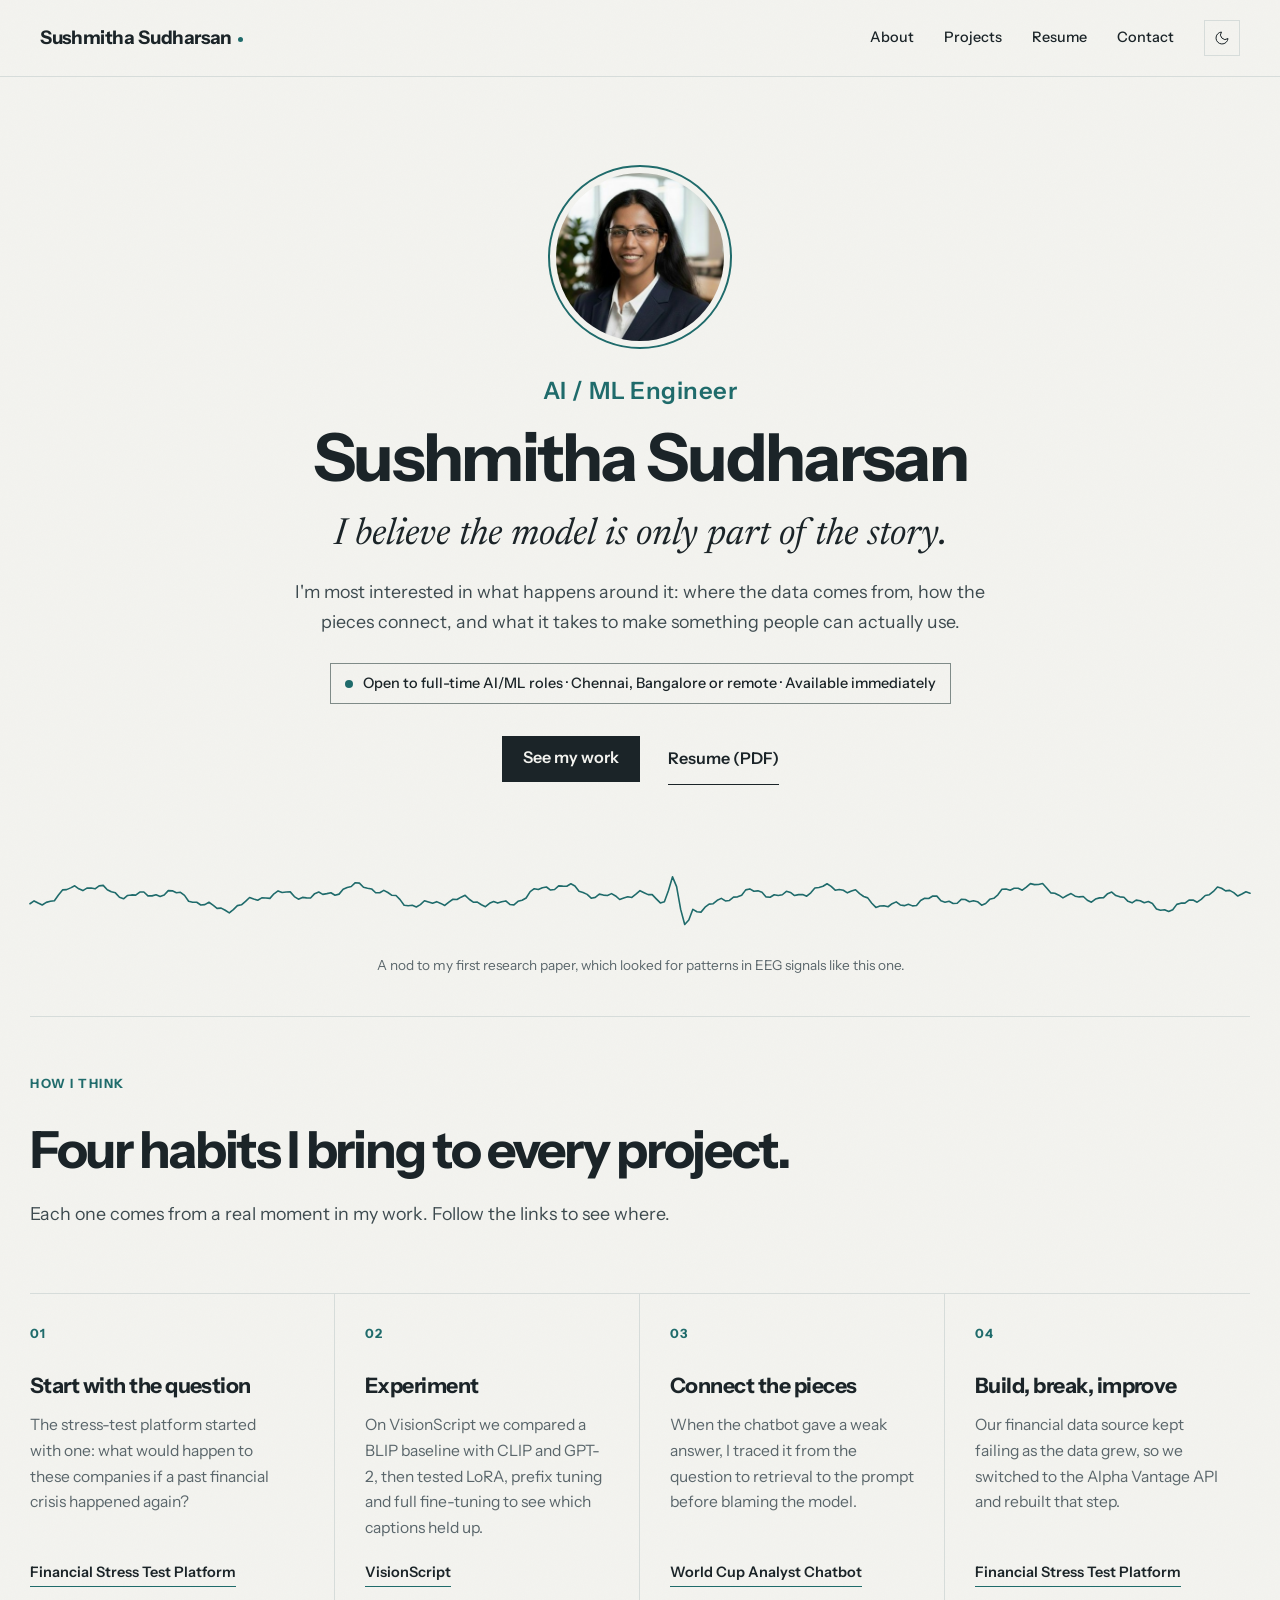
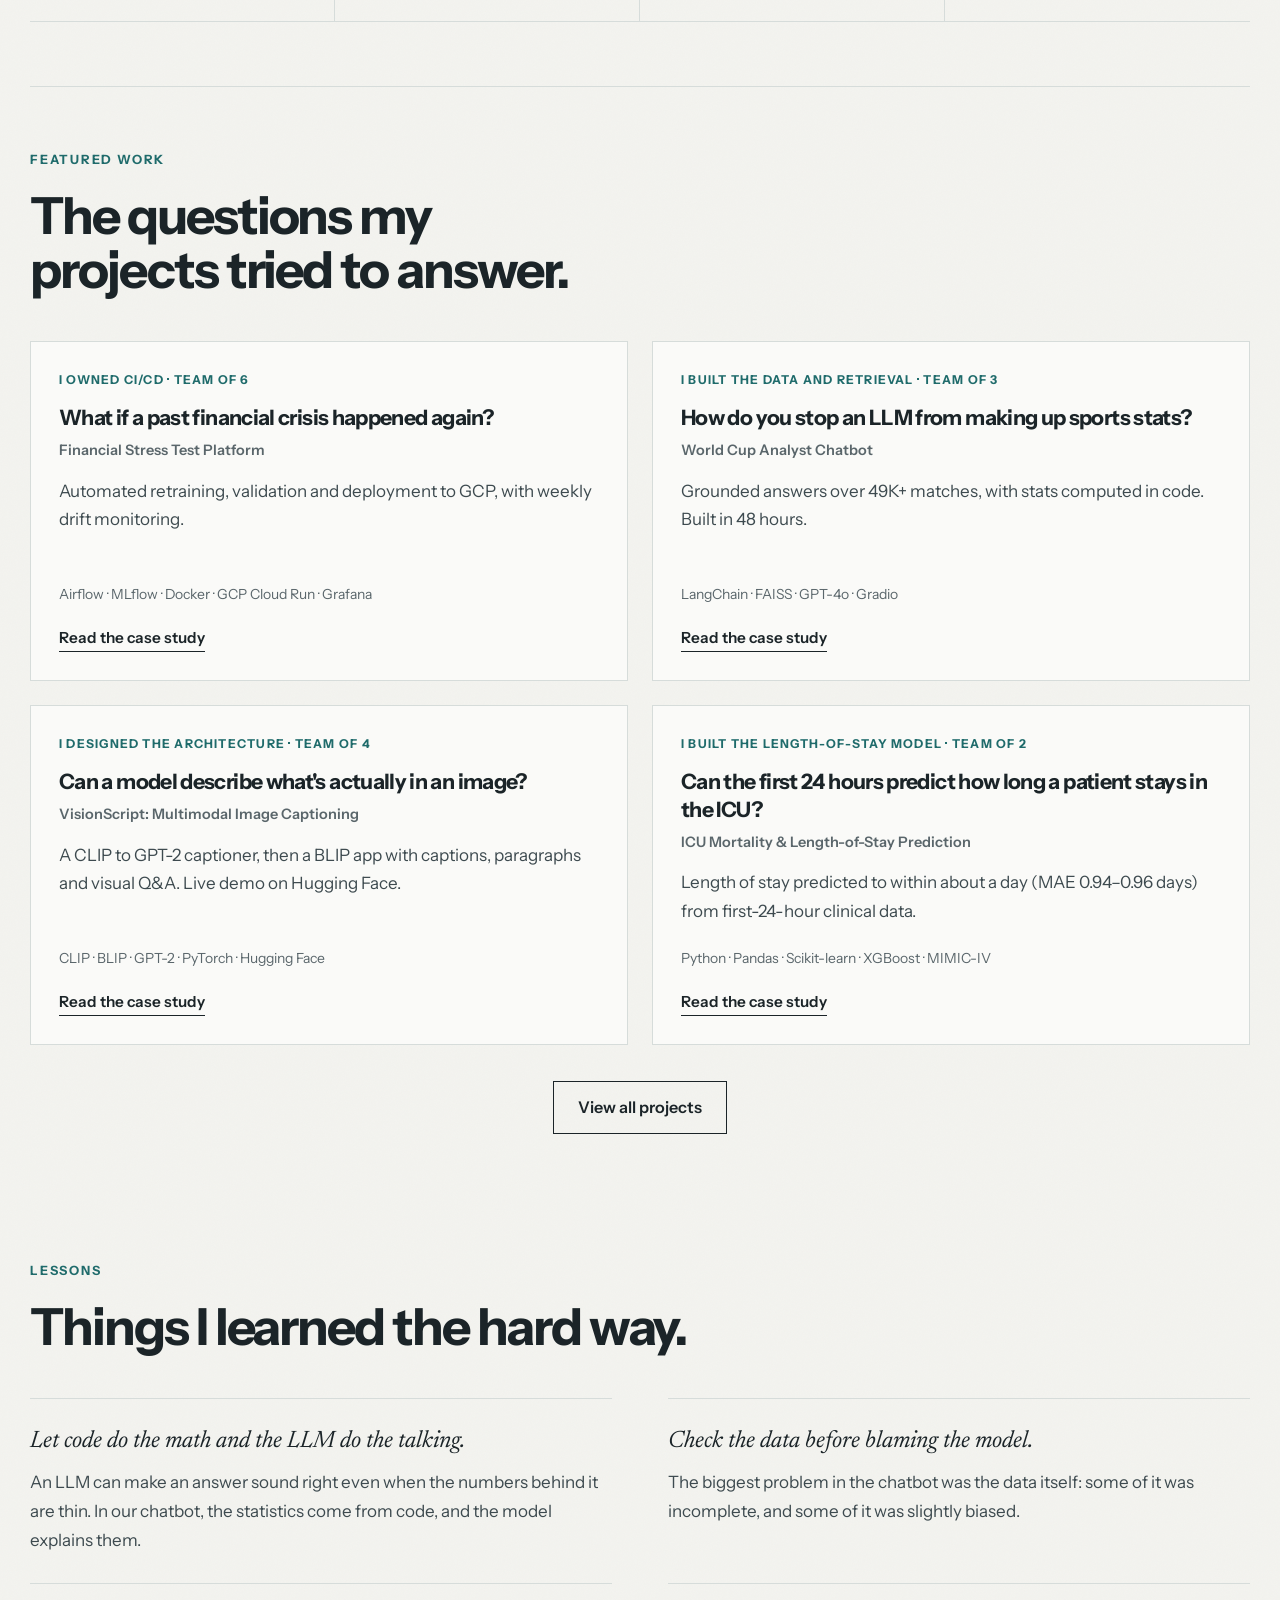
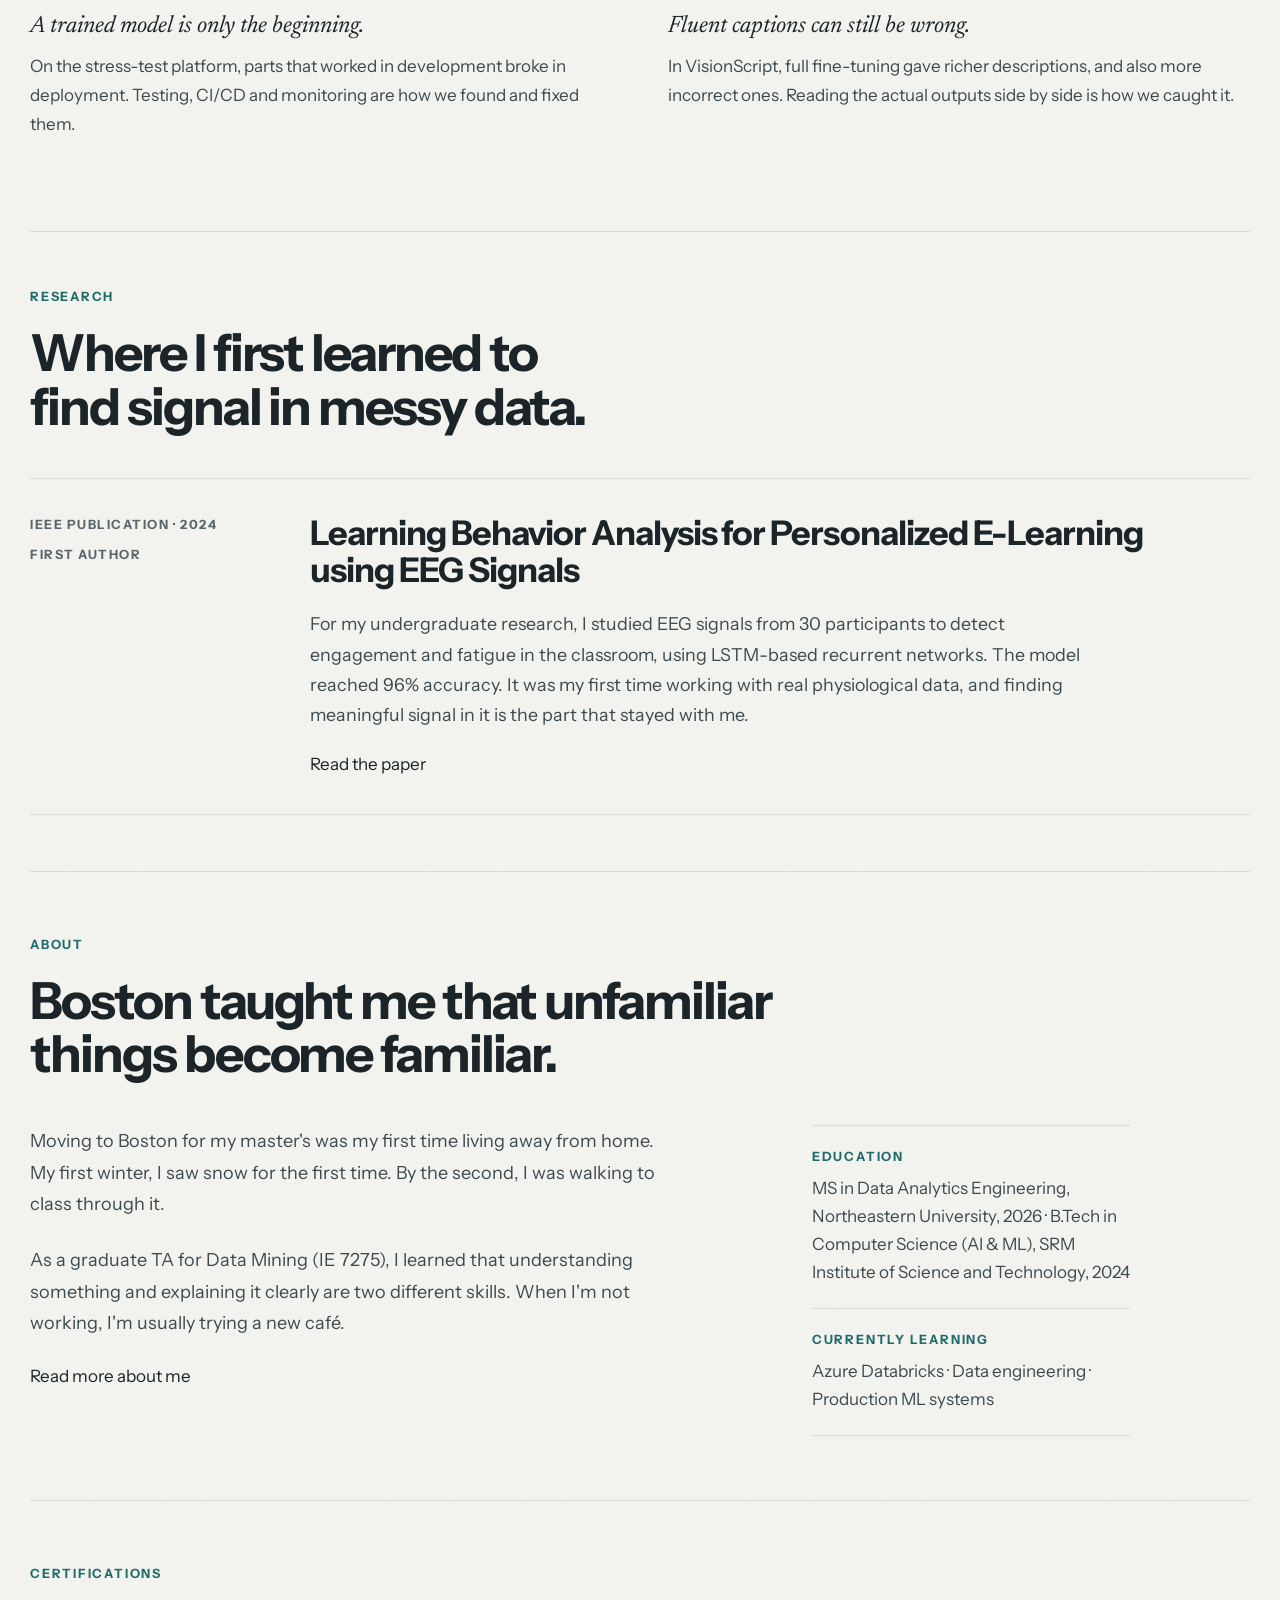
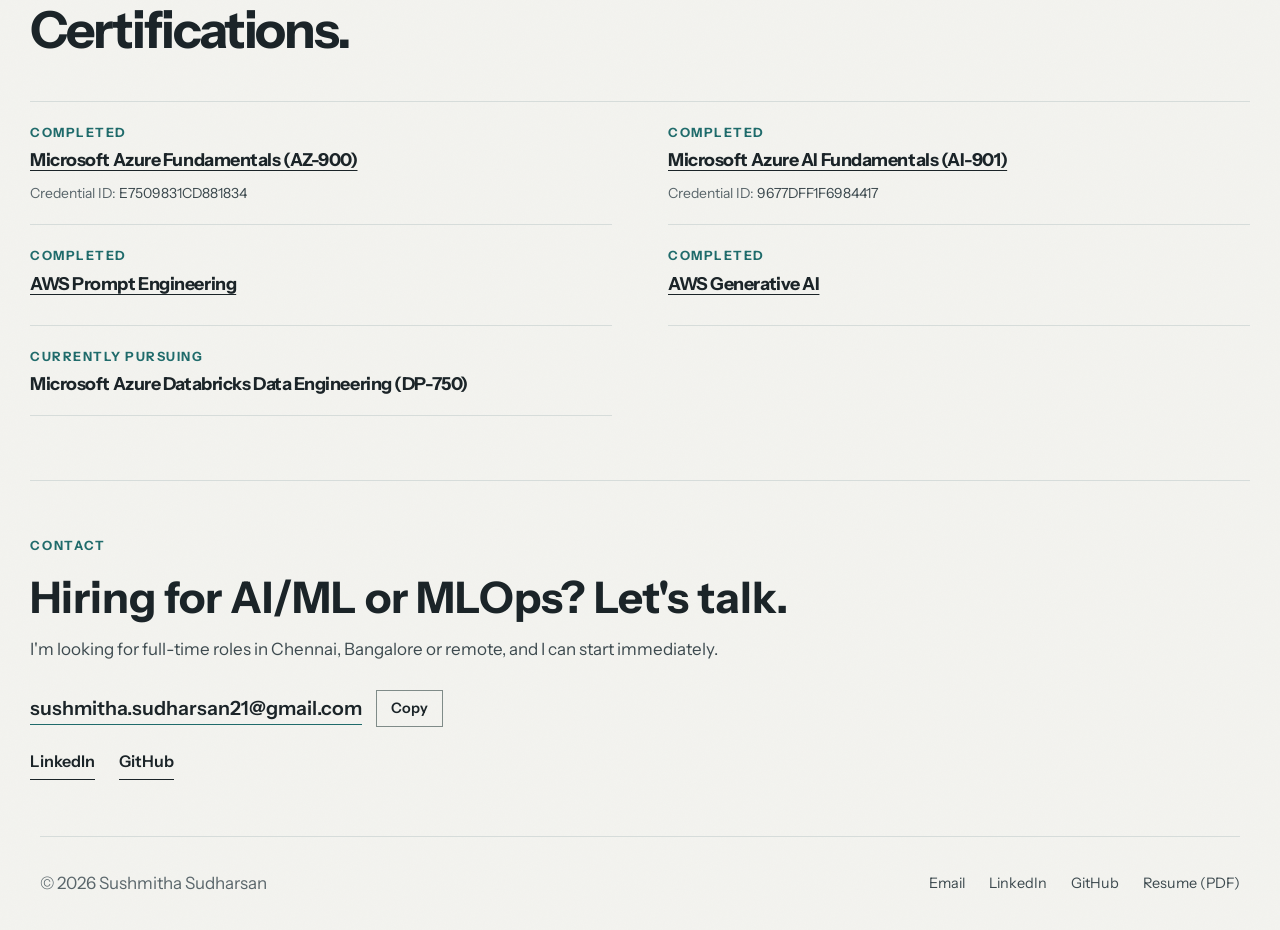
==== commit 13144896: "PortFolio Redesign" ====
--- a/index.html
+++ b/index.html
@@ -4,406 +4,386 @@
     <meta charset="UTF-8" />
     <meta name="viewport" content="width=device-width, initial-scale=1.0" />
 
-    <link rel="stylesheet" href="css/style.css" />
-
-    <title>Sushmitha Sudharsan | AI / ML Engineer</title>
+    <link rel="stylesheet" href="/css/style.css" />
+
+    <title>Sushmitha Sudharsan | AI/ML Engineer</title>
+    <meta name="description" content="Sushmitha Sudharsan, AI/ML engineer building end-to-end ML, GenAI and MLOps systems. Open to roles in Chennai, Bangalore and remote." />
+    <link rel="canonical" href="https://sushmithasudharsan.github.io/" />
+    <meta property="og:type" content="website" />
+    <meta property="og:title" content="Sushmitha Sudharsan | AI/ML Engineer" />
+    <meta property="og:description" content="Sushmitha Sudharsan, AI/ML engineer building end-to-end ML, GenAI and MLOps systems. Open to roles in Chennai, Bangalore and remote." />
+    <meta property="og:url" content="https://sushmithasudharsan.github.io/" />
+    <meta property="og:image" content="https://sushmithasudharsan.github.io/assets/og-card.png" />
+    <meta name="twitter:card" content="summary_large_image" />
+    <meta property="og:site_name" content="Sushmitha Sudharsan" />
+    <script type="application/ld+json">
+    {
+      "@context": "https://schema.org",
+      "@graph": [
+        {
+          "@type": "WebSite",
+          "@id": "https://sushmithasudharsan.github.io/#website",
+          "name": "Sushmitha Sudharsan",
+          "url": "https://sushmithasudharsan.github.io/"
+        },
+        {
+          "@type": "Person",
+          "@id": "https://sushmithasudharsan.github.io/#person",
+          "name": "Sushmitha Sudharsan",
+          "jobTitle": "AI/ML Engineer",
+          "image": "https://sushmithasudharsan.github.io/assets/images/sushmitha-headshot.jpg",
+          "url": "https://sushmithasudharsan.github.io/",
+          "email": "mailto:sushmitha.sudharsan21@gmail.com",
+          "sameAs": [
+            "https://www.linkedin.com/in/sushmitha-sudharsan-2101/",
+            "https://github.com/SushmithaSudharsan"
+          ],
+          "alumniOf": [
+            { "@type": "CollegeOrUniversity", "name": "Northeastern University" },
+            { "@type": "CollegeOrUniversity", "name": "SRM Institute of Science and Technology" }
+          ],
+          "knowsAbout": ["Machine learning", "MLOps", "Generative AI", "Data engineering"]
+        }
+      ]
+    }
+    </script>
+    <link rel="icon" type="image/svg+xml" href="/assets/favicon.svg" />
   </head>
 
   <body>
 <header>
-    <nav>
+      <nav>
         <a href="/" class="logo">Sushmitha Sudharsan</a>
 
         <div class="nav-right">
-            <ul class="nav-links">
-                <li><a href="/about">About</a></li>
-                <li><a href="/projects">Projects</a></li>
-                <li><a href="/resume">Resume</a></li>
-                <li><a href="/contact">Contact</a></li>
-            </ul>
-
-            <button class="theme-toggle" aria-label="Toggle theme">
-                <svg class="icon-sun" viewBox="0 0 24 24" fill="none" stroke="currentColor" stroke-width="1.5"><circle cx="12" cy="12" r="4"/><path d="M12 2v2M12 20v2M4.2 4.2l1.4 1.4M18.4 18.4l1.4 1.4M2 12h2M20 12h2M4.2 19.8l1.4-1.4M18.4 5.6l1.4-1.4"/></svg>
-                <svg class="icon-moon" viewBox="0 0 24 24" fill="none" stroke="currentColor" stroke-width="1.5"><path d="M21 12.8A9 9 0 1 1 11.2 3 7 7 0 0 0 21 12.8Z"/></svg>
-            </button>
-
-            <button class="nav-toggle" aria-label="Menu">
-                <span></span><span></span><span></span>
-            </button>
-        </div>
-    </nav>
-</header>
+          <ul class="nav-links" id="site-navigation">
+            <li><a href="/about/">About</a></li>
+            <li><a href="/projects/">Projects</a></li>
+            <li><a href="/resume/">Resume</a></li>
+            <li><a href="/contact/">Contact</a></li>
+          </ul>
+
+          <button class="theme-toggle" type="button" aria-label="Toggle theme">
+            <svg class="icon-sun" viewBox="0 0 24 24" fill="none" stroke="currentColor" stroke-width="1.5" aria-hidden="true"><circle cx="12" cy="12" r="4"/><path d="M12 2v2M12 20v2M4.2 4.2l1.4 1.4M18.4 18.4l1.4 1.4M2 12h2M20 12h2M4.2 19.8l1.4-1.4M18.4 5.6l1.4-1.4"/></svg>
+            <svg class="icon-moon" viewBox="0 0 24 24" fill="none" stroke="currentColor" stroke-width="1.5" aria-hidden="true"><path d="M21 12.8A9 9 0 1 1 11.2 3 7 7 0 0 0 21 12.8Z"/></svg>
+          </button>
+
+          <button class="nav-toggle" type="button" aria-label="Open navigation menu" aria-expanded="false" aria-controls="site-navigation">
+            <span></span><span></span><span></span>
+          </button>
+        </div>
+      </nav>
+    </header>
 
     <main>
       <!-- HERO -->
 
       <section class="hero">
-        <div class="hero-name">
-          <h1>Sushmitha Sudharsan</h1>
-        </div>
-
         <div class="hero-content">
-          <p class="section-label">AI / ML ENGINEER</p>
-
-          <h2>I believe the model is only part of the story.</h2>
+          <figure class="hero-photo">
+            <img src="/assets/images/sushmitha-headshot.jpg" alt="Sushmitha Sudharsan" width="360" height="360" fetchpriority="high" />
+          </figure>
+
+          <p class="hero-role">AI / ML Engineer</p>
+
+          <h1 class="hero-title">Sushmitha Sudharsan</h1>
+
+          <p class="hero-thesis">I believe the model is only part of the story.</p>
 
           <p class="hero-intro">
-            What interests me is everything around it: the data, the
-            engineering, the infrastructure, and the journey from an experiment
-            to something people can actually use.
+            I'm most interested in what happens around it: where the data comes
+            from, how the pieces connect, and what it takes to make something
+            people can actually use.
           </p>
 
+          <p class="availability">
+            <span class="availability-dot" aria-hidden="true"></span>
+            Open to full-time AI/ML roles &middot; Chennai, Bangalore or remote &middot; Available immediately
+          </p>
+
           <div class="hero-actions">
-    <a href="projects/index.html" class="button button-primary">
-        Explore Work
-    </a>
-
-    <a href="resume/index.html" class="text-link">
-        View Resume <span aria-hidden="true">→</span>
-    </a>
-</div>
-        </div>
-      </section>
-
-      <!-- CURRENT FOCUS -->
-
-      <section class="focus">
+            <a href="/projects/" class="button button-primary">See my work</a>
+            <a href="/assets/Sushmitha_AIML_Resume.pdf" class="text-link" target="_blank" rel="noopener noreferrer">Resume (PDF)</a>
+          </div>
+        </div>
+
+        <figure class="pulse">
+          <svg class="pulse-svg" viewBox="0 0 1200 120" preserveAspectRatio="none" aria-hidden="true">
+            <path class="pulse-trace" d="M0 60 L1200 60" />
+          </svg>
+          <figcaption>
+            A nod to my first research paper, which looked for patterns in EEG signals like this one.
+          </figcaption>
+        </figure>
+      </section>
+
+      <!-- HOW I THINK -->
+
+      <section class="focus how-i-think">
         <div class="focus-intro">
-          <p class="eyebrow">WHAT I WORK WITH</p>
-
-          <h2>I like working across the layers, not just inside the model.</h2>
+          <p class="eyebrow">HOW I THINK</p>
+
+          <h2>Four habits I bring to every project.</h2>
 
           <p>
-            I enjoy understanding what happens around a model too: where the
-            data comes from, how everything connects, and what it takes to turn
-            an idea into something that actually works.
+            Each one comes from a real moment in my work. Follow the links to
+            see where.
           </p>
         </div>
 
         <div class="focus-items">
           <article class="focus-item">
             <span class="focus-number">01</span>
-
-            <h3>Machine Learning</h3>
-
-            <p>
-              Building and experimenting with models, working with data, and
-              understanding what makes a model useful beyond just its metrics.
-            </p>
+            <h3>Start with the question</h3>
+            <p>
+              The stress-test platform started with one: what would happen to
+              these companies if a past financial crisis happened again?
+            </p>
+            <a href="/projects/financial-stress-test/" class="focus-link">Financial Stress Test Platform</a>
           </article>
 
           <article class="focus-item">
             <span class="focus-number">02</span>
-
-            <h3>Data Engineering</h3>
-
-            <p>
-              Getting started with data engineering, including data pipelines,
-              transformation, storage, and the systems that make data ready to
-              use.
-            </p>
+            <h3>Experiment</h3>
+            <p>
+              On VisionScript we compared a BLIP baseline with CLIP and GPT-2,
+              then tested LoRA, prefix tuning and full fine-tuning to see which
+              captions held up.
+            </p>
+            <a href="/projects/visionscript/" class="focus-link">VisionScript</a>
           </article>
 
           <article class="focus-item">
             <span class="focus-number">03</span>
-
-            <h3>Cloud &amp; AI</h3>
-
-            <p>
-              Getting started with Azure and exploring how cloud services can be
-              used to build and connect different parts of an AI application.
-            </p>
+            <h3>Connect the pieces</h3>
+            <p>
+              When the chatbot gave a weak answer, I traced it from the
+              question to retrieval to the prompt before blaming the model.
+            </p>
+            <a href="/projects/world-cup-chatbot/" class="focus-link">World Cup Analyst Chatbot</a>
           </article>
 
           <article class="focus-item">
             <span class="focus-number">04</span>
-
-            <h3>MLOps &amp; Deployment</h3>
-
-            <p>
-              Exploring what happens beyond the notebook, from deployment and
-              automation to the engineering practices that help ML systems run
-              reliably.
-            </p>
-          </article>
-        </div>
-      </section>
-
-      <!-- PROJECT PREVIEW -->
+            <h3>Build, break, improve</h3>
+            <p>
+              Our financial data source kept failing as the data grew, so we
+              switched to the Alpha Vantage API and rebuilt that step.
+            </p>
+            <a href="/projects/financial-stress-test/" class="focus-link">Financial Stress Test Platform</a>
+          </article>
+        </div>
+      </section>
+
+      <!-- FEATURED WORK -->
 
       <section class="projects">
         <div class="section-heading">
           <p class="section-label">FEATURED WORK</p>
 
-          <h2>
-            Projects I have built across ML, GenAI, and the systems around them.
-          </h2>
-
-          <p class="section-intro">
-            A selection of projects where I have worked with machine learning,
-            generative AI, and the engineering that connects them.
-          </p>
+          <h2>The questions my projects tried to answer.</h2>
         </div>
 
         <div class="project-grid">
           <article class="project-card">
-            <span class="project-number">01</span>
-
-            <h3>MLOps Financial Forecasting Platform</h3>
-
-            <p>
-              An end-to-end forecasting platform exploring how companies' stocks
-              could respond to historical crisis scenarios, with automated
-              pipelines, experiment tracking, deployment, and monitoring.
-            </p>
-
-            <p class="project-tech">
-              PyTorch · XGBoost · Airflow · MLflow · GCP
-            </p>
-
-            <a href="projects/project-1.html"> View project → </a>
+            <p class="project-role">I owned CI/CD &middot; team of 6</p>
+            <h3>What if a past financial crisis happened again?</h3>
+            <p class="project-name">Financial Stress Test Platform</p>
+            <p>
+              Automated retraining, validation and deployment to GCP, with
+              weekly drift monitoring.
+            </p>
+            <p class="project-tech">Airflow &middot; MLflow &middot; Docker &middot; GCP Cloud Run &middot; Grafana</p>
+            <a href="/projects/financial-stress-test/">Read the case study</a>
           </article>
 
           <article class="project-card">
-            <span class="project-number">02</span>
-
-            <h3>GenAI Sports Analysis Chatbot</h3>
-
-            <p>
-              A conversational AI system for answering World Cup statistics
-              questions using an agent-based architecture, retrieval, tools, and
-              an LLM.
-            </p>
-
-            <p class="project-tech">LangChain · FAISS · GPT-4o · Gradio</p>
-
-            <a href="projects/project-2.html"> View project → </a>
+            <p class="project-role">I built the data and retrieval &middot; team of 3</p>
+            <h3>How do you stop an LLM from making up sports stats?</h3>
+            <p class="project-name">World Cup Analyst Chatbot</p>
+            <p>
+              Grounded answers over 49K+ matches, with stats computed in code.
+              Built in 48 hours.
+            </p>
+            <p class="project-tech">LangChain &middot; FAISS &middot; GPT-4o &middot; Gradio</p>
+            <a href="/projects/world-cup-chatbot/">Read the case study</a>
           </article>
 
           <article class="project-card">
-            <span class="project-number">03</span>
-
-            <h3>VisionScript: Multimodal Image Captioning</h3>
-
-            <p>
-              A multimodal captioning pipeline combining image understanding and
-              language generation to produce descriptions in different styles.
-            </p>
-
-            <p class="project-tech">
-              CLIP · BLIP · GPT-2 · PyTorch · HuggingFace
-            </p>
-
-            <a href="projects/project-3.html"> View project → </a>
+            <p class="project-role">I designed the architecture &middot; team of 4</p>
+            <h3>Can a model describe what's actually in an image?</h3>
+            <p class="project-name">VisionScript: Multimodal Image Captioning</p>
+            <p>
+              A CLIP to GPT-2 captioner, then a BLIP app with captions,
+              paragraphs and visual Q&amp;A. Live demo on Hugging Face.
+            </p>
+            <p class="project-tech">CLIP &middot; BLIP &middot; GPT-2 &middot; PyTorch &middot; Hugging Face</p>
+            <a href="/projects/visionscript/">Read the case study</a>
           </article>
 
           <article class="project-card">
-        <span class="project-number">04</span>
-        <h3>ICU Mortality and Length of Stay Prediction</h3>
-        <p>
-            A machine learning project using MIMIC-IV clinical data to explore
-            early prediction of ICU mortality and length of stay from the first
-            24 hours of ICU admission.
-        </p>
-        <p class="project-tech">
-            Python · Pandas · Scikit-learn · XGBoost · MIMIC-IV
-        </p>
-        <a href="projects/project-4.html">
-            View project →
-        </a>
-    </article>
+            <p class="project-role">I built the length-of-stay model &middot; team of 2</p>
+            <h3>Can the first 24 hours predict how long a patient stays in the ICU?</h3>
+            <p class="project-name">ICU Mortality &amp; Length-of-Stay Prediction</p>
+            <p>
+              Length of stay predicted to within about a day (MAE 0.94&ndash;0.96
+              days) from first-24-hour clinical data.
+            </p>
+            <p class="project-tech">Python &middot; Pandas &middot; Scikit-learn &middot; XGBoost &middot; MIMIC-IV</p>
+            <a href="/projects/icu-prediction/">Read the case study</a>
+          </article>
         </div>
 
         <div class="projects-footer">
-          <a href="projects/index.html"> View all projects </a>
-        </div>
-      </section>
+          <a href="/projects/">View all projects</a>
+        </div>
+      </section>
+
+      <!-- LESSONS -->
+
+      <section class="lessons">
+        <div class="section-heading">
+          <p class="section-label">LESSONS</p>
+
+          <h2>Things I learned the hard way.</h2>
+        </div>
+
+        <div class="lesson-grid">
+          <article class="lesson">
+            <h3>Let code do the math and the LLM do the talking.</h3>
+            <p>
+              An LLM can make an answer sound right even when the numbers
+              behind it are thin. In our chatbot, the statistics come from
+              code, and the model explains them.
+            </p>
+          </article>
+
+          <article class="lesson">
+            <h3>Check the data before blaming the model.</h3>
+            <p>
+              The biggest problem in the chatbot was the data itself: some of
+              it was incomplete, and some of it was slightly biased.
+            </p>
+          </article>
+
+          <article class="lesson">
+            <h3>A trained model is only the beginning.</h3>
+            <p>
+              On the stress-test platform, parts that worked in development
+              broke in deployment. Testing, CI/CD and monitoring are how we
+              found and fixed them.
+            </p>
+          </article>
+
+          <article class="lesson">
+            <h3>Fluent captions can still be wrong.</h3>
+            <p>
+              In VisionScript, full fine-tuning gave richer descriptions, and
+              also more incorrect ones. Reading the actual outputs side by
+              side is how we caught it.
+            </p>
+          </article>
+        </div>
+      </section>
+
+      <!-- RESEARCH -->
 
       <section class="research">
-    <div class="section-heading">
-        <p class="section-label">RESEARCH</p>
-        <h2>Research that shaped how I think about data.</h2>
-        <p class="section-intro">
-            My undergraduate research explored how machine learning can
-            be used to understand learning and engagement through EEG signals.
-        </p>
-    </div>
-
-    <article class="research-card">
-        <div class="research-meta">
-            <span>IEEE PUBLICATION</span>
+        <div class="section-heading">
+          <p class="section-label">RESEARCH</p>
+
+          <h2>Where I first learned to find signal in messy data.</h2>
+        </div>
+
+        <article class="research-card">
+          <div class="research-meta">
+            <span>IEEE PUBLICATION &middot; 2024</span>
             <span>FIRST AUTHOR</span>
-        </div>
-
-        <div class="research-content">
+          </div>
+
+          <div class="research-content">
             <h3>Learning Behavior Analysis for Personalized E-Learning using EEG Signals</h3>
 
             <p>
-                My undergraduate research focused on analyzing EEG signals
-                to study classroom engagement and fatigue. I explored
-                recurrent neural networks, including LSTM-based approaches,
-                to identify meaningful patterns in the recorded signals.
-            </p>
-
-            <p>
-                The study achieved 96% classification accuracy across
-                data collected from 30 participants, providing an early
-                experience in working with real-world physiological data
-                and applying machine learning to a research problem.
-            </p>
-
-            <div class="research-details">
-                <div>
-                    <span>METHODS</span>
-                    <p>EEG · RNN · LSTM · Signal Processing</p>
-                </div>
-
-                <div>
-                    <span>OUTCOME</span>
-                    <p>First-author IEEE publication</p>
-                </div>
-            </div>
+              For my undergraduate research, I studied EEG signals from 30
+              participants to detect engagement and fatigue in the classroom,
+              using LSTM-based recurrent networks. The model reached 96%
+              accuracy. It was my first time working with real physiological
+              data, and finding meaningful signal in it is the part that
+              stayed with me.
+            </p>
 
             <a
-                href="https://ieeexplore.ieee.org/abstract/document/10601997/"
-                target="_blank"
-                rel="noopener noreferrer"
-                class="text-link"
+              href="https://ieeexplore.ieee.org/abstract/document/10601997/"
+              target="_blank"
+              rel="noopener noreferrer"
+              class="text-link"
             >
-                Read the paper <span aria-hidden="true">→</span>
+              Read the paper
             </a>
-        </div>
-    </article>
-</section>
-
-      <!-- ABOUT PREVIEW -->
+          </div>
+        </article>
+      </section>
+
+      <!-- ABOUT -->
 
       <section class="about">
         <div class="section-heading">
           <p class="section-label">ABOUT</p>
 
-          <h2>I like understanding how the pieces fit together.</h2>
+          <h2>Boston taught me that unfamiliar things become familiar.</h2>
         </div>
 
         <div class="about-content">
           <div class="about-main">
-    <p>
-        My background is in computer science and data analytics,
-        with most of my work so far focused on machine learning,
-        generative AI, and building systems around them.
-    </p>
-
-    <p>
-        What I enjoy most is going beyond the model itself.
-        I like understanding the data behind it, how different
-        components connect, and what changes when an idea has to
-        become something people can actually use.
-    </p>
-
-    <p>
-        That is also why I have been expanding into cloud,
-        data engineering, and MLOps. I am still building depth
-        in these areas, but I want to understand the full path
-        from data to model to deployment.
-    </p>
-
-    <p>
-        I am currently looking for opportunities where I can
-        keep learning while contributing to real AI and ML
-        systems.
-    </p>
-
-    <a href="about/index.html" class="text-link about-link">
-        Read more <span aria-hidden="true">→</span>
-    </a>
-</div>
+            <p>
+              Moving to Boston for my master's was my first time living away
+              from home. My first winter, I saw snow for the first time. By
+              the second, I was walking to class through it.
+            </p>
+
+            <p>
+              As a graduate TA for Data Mining (IE 7275), I learned that
+              understanding something and explaining it clearly are two
+              different skills. When I'm not working, I'm usually trying a
+              new caf&eacute;.
+            </p>
+
+            <a href="/about/" class="text-link about-link">Read more about me</a>
+          </div>
 
           <div class="about-side">
+
             <div class="about-detail">
-              <span>BACKGROUND</span>
+              <span>EDUCATION</span>
               <p>
-                B.Tech in Computer Science with Artificial Intelligence and
-                Machine Learning · Masters in Data Analytics Engineering from Northeastern University, Boston
+                MS in Data Analytics Engineering, Northeastern University, 2026
+                &middot; B.Tech in Computer Science (AI &amp; ML), SRM Institute
+                of Science and Technology, 2024
               </p>
-            </div>
-
-            <div class="about-detail">
-              <span>INTERESTS</span>
-              <p>Machine Learning · GenAI · MLOps · Cloud · Data Engineering</p>
             </div>
 
             <div class="about-detail">
               <span>CURRENTLY LEARNING</span>
-              <p>
-                Azure · Databricks · Data Engineering · Production ML Systems
-              </p>
+              <p>Azure Databricks &middot; Data engineering &middot; Production ML systems</p>
             </div>
           </div>
         </div>
       </section>
 
-      <!-- ===========Skills================= -->
-      <section class="skills">
-        <div class="section-heading">
-          <p class="section-label">SKILLS</p>
-
-          <h2>
-            The tools I work with and the areas I'm currently building into.
-          </h2>
-        </div>
-
-        <div class="skills-list">
-          <div class="skill-group">
-            <h3>Machine Learning</h3>
-
-            <p>Python · PyTorch · TensorFlow · Scikit-learn · XGBoost</p>
-          </div>
-
-          <div class="skill-group">
-            <h3>Data</h3>
-
-            <p>SQL · Pandas · NumPy · Data preprocessing · ETL</p>
-          </div>
-
-          <div class="skill-group">
-            <h3>Cloud &amp; AI</h3>
-
-            <p>Azure · Azure AI · Azure Storage · Databricks</p>
-          </div>
-
-          <div class="skill-group">
-            <h3>MLOps &amp; Engineering</h3>
-
-            <p>Git · Docker · MLflow · Airflow · CI/CD · FastAPI</p>
-          </div>
-
-          <div class="skill-group skill-group-exploring">
-            <h3>Currently exploring</h3>
-
-            <p>
-              Data Engineering · Azure Databricks · Kubernetes · Production ML
-              systems
-            </p>
-          </div>
-        </div>
-      </section>
-
-      <!-- ========================================
-     CERTIFICATIONS
-======================================== -->
+      <!-- CERTIFICATIONS -->
 
       <section class="certifications">
         <div class="section-heading">
           <p class="section-label">CERTIFICATIONS</p>
 
-          <h2>Certifications and credentials I've earned along the way.</h2>
+          <h2>Certifications.</h2>
         </div>
 
         <div class="certification-list">
-          <!-- AZ-900 -->
+
 
           <article class="certification-card">
-            <div class="certification-number">01</div>
 
             <div class="certification-content">
               <p class="certification-status">COMPLETED</p>
@@ -425,10 +405,7 @@
             </div>
           </article>
 
-          <!-- AI-901 -->
-
           <article class="certification-card">
-            <div class="certification-number">02</div>
 
             <div class="certification-content">
               <p class="certification-status">COMPLETED</p>
@@ -450,10 +427,7 @@
             </div>
           </article>
 
-          <!-- AWS Prompt Engineering -->
-
           <article class="certification-card">
-            <div class="certification-number">03</div>
 
             <div class="certification-content">
               <p class="certification-status">COMPLETED</p>
@@ -471,10 +445,7 @@
             </div>
           </article>
 
-          <!-- AWS Generative AI -->
-
           <article class="certification-card">
-            <div class="certification-number">04</div>
 
             <div class="certification-content">
               <p class="certification-status">COMPLETED</p>
@@ -491,10 +462,7 @@
             </div>
           </article>
 
-          <!-- DP-750 -->
-
           <article class="certification-card certification-current">
-            <div class="certification-number">05</div>
 
             <div class="certification-content">
               <p class="certification-status">CURRENTLY PURSUING</p>
@@ -505,50 +473,44 @@
         </div>
       </section>
 
-            <!-- ========================================
-           FINAL CTA
-      ======================================== -->
-
-      <section class="final-cta">
-        <div class="final-cta-grid">
-
-          <div class="final-cta-item">
-            <p class="section-label">RESUME</p>
-
-            <h2>A more detailed look at my experience and work.</h2>
-
-            <p>
-              View my education, projects, technical experience, and the work
-              I've done across machine learning and AI.
-            </p>
-
-            <a href="resume/index.html" class="text-link">
-              View Resume <span aria-hidden="true">→</span>
-            </a>
-          </div>
-
-          <div class="final-cta-item">
-            <p class="section-label">CONTACT</p>
-
-            <h2>Interested in working together?</h2>
-
-            <p>
-              I'm always open to conversations about AI, machine learning,
-              data, and opportunities where I can build and learn.
-            </p>
-
-            <a href="contact/index.html" class="text-link">
-              Get in touch <span aria-hidden="true">→</span>
-            </a>
-          </div>
-
-        </div>
-      </section>
+      <!-- CONTACT -->
+
+      <section class="final-cta home-contact">
+        <p class="section-label">CONTACT</p>
+
+        <h2>Hiring for AI/ML or MLOps? Let's talk.</h2>
+
+        <p>
+          I'm looking for full-time roles in Chennai, Bangalore or remote, and I can start immediately.
+        </p>
+
+        <div class="email-row">
+          <a href="mailto:sushmitha.sudharsan21@gmail.com" class="email-text">sushmitha.sudharsan21@gmail.com</a>
+          <button type="button" class="copy-email" data-email="sushmitha.sudharsan21@gmail.com">Copy</button>
+          <span class="copy-status" role="status" aria-live="polite"></span>
+        </div>
+
+        <div class="contact-links">
+          <a href="https://www.linkedin.com/in/sushmitha-sudharsan-2101/" target="_blank" rel="noopener noreferrer" class="text-link">LinkedIn</a>
+          <a href="https://github.com/SushmithaSudharsan" target="_blank" rel="noopener noreferrer" class="text-link">GitHub</a>
+        </div>
+      </section>
+    </main>
+
 
     <footer>
-      <p>© 2026 Sushmitha Sudharsan. All rights reserved.</p>
+      <div class="footer-content">
+        <p>&copy; 2026 Sushmitha Sudharsan</p>
+
+        <div class="footer-links">
+          <a href="mailto:sushmitha.sudharsan21@gmail.com">Email</a>
+          <a href="https://www.linkedin.com/in/sushmitha-sudharsan-2101/" target="_blank" rel="noopener noreferrer">LinkedIn</a>
+          <a href="https://github.com/SushmithaSudharsan" target="_blank" rel="noopener noreferrer">GitHub</a>
+          <a href="/assets/Sushmitha_AIML_Resume.pdf" target="_blank" rel="noopener noreferrer">Resume (PDF)</a>
+        </div>
+      </div>
     </footer>
 
-    <script src="js/script.js"></script>
+    <script src="/js/script.js"></script>
   </body>
 </html>
--- a/css/style.css
+++ b/css/style.css
@@ -1,4 +1,4 @@
-@import url("https://fonts.googleapis.com/css2?family=Inter:wght@400;500;600;700;800&family=Playfair+Display:ital,wght@0,400..700;1,400..700&display=swap");
+@import url("https://fonts.googleapis.com/css2?family=Instrument+Sans:ital,wght@0,400;0,500;0,600;0,700;1,400&family=Newsreader:ital,opsz,wght@0,6..72,400;1,6..72,400;1,6..72,500&display=swap");
 
 /* ========================================
    DESIGN TOKENS
@@ -10,73 +10,73 @@
 
 :root {
     /* color — warm, soft neutrals with a single muted clay accent */
-    --color-bg: #faf7f2;
-    --color-surface: #fffcf7;
-    --color-text: #2b2722;
-    --color-text-secondary: #68615a;
-    --color-text-muted: #8a8278;
-    --color-border: #e6ded2;
-    --color-border-strong: #cdc0ae;
-    --color-accent: #a56a4c;
+    --color-bg: #f3f3ef;
+    --color-surface: #fafaf8;
+    --color-text: #1b2428;
+    --color-text-secondary: #3d4a4f;
+    --color-text-muted: #5a666b;
+    --color-border: #d6dcda;
+    --color-border-strong: #7f8b88;
+    --color-accent: #1f6b6b;
     --color-on-accent: #ffffff;
 
     /* type */
-    --font-sans: "Inter", -apple-system, "Segoe UI", system-ui, sans-serif;
-    --font-serif: "Playfair Display", "Iowan Old Style", serif;
+    --font-sans: "Instrument Sans", -apple-system, "Segoe UI", system-ui, sans-serif;
+    --font-serif: "Newsreader", "Iowan Old Style", Georgia, serif;
 }
 
 /* Dark palette — applies automatically by OS preference, unless the
    visitor has explicitly picked a theme with the toggle (data-theme) */
 @media (prefers-color-scheme: dark) {
     :root:not([data-theme="light"]) {
-        --color-bg: #1c1a17;
-        --color-surface: #252219;
-        --color-text: #f1ece3;
-        --color-text-secondary: #c7beb0;
-        --color-text-muted: #948a7b;
-        --color-border: #3a352b;
-        --color-border-strong: #4d473a;
-        --color-accent: #d98a63;
-        --color-on-accent: #1c1a17;
+        --color-bg: #121a1d;
+        --color-surface: #18232a;
+        --color-text: #e6ecea;
+        --color-text-secondary: #b9c4c2;
+        --color-text-muted: #93a19f;
+        --color-border: #26343a;
+        --color-border-strong: #64787e;
+        --color-accent: #5fb3ad;
+        --color-on-accent: #121a1d;
     }
 }
 
 :root[data-theme="dark"] {
-    --color-bg: #1c1a17;
-    --color-surface: #252219;
-    --color-text: #f1ece3;
-    --color-text-secondary: #c7beb0;
-    --color-text-muted: #948a7b;
-    --color-border: #3a352b;
-    --color-border-strong: #4d473a;
-    --color-accent: #d98a63;
-    --color-on-accent: #1c1a17;
+    --color-bg: #121a1d;
+    --color-surface: #18232a;
+    --color-text: #e6ecea;
+    --color-text-secondary: #b9c4c2;
+    --color-text-muted: #93a19f;
+    --color-border: #26343a;
+    --color-border-strong: #64787e;
+    --color-accent: #5fb3ad;
+    --color-on-accent: #121a1d;
 }
 
 /* Manual override via the toggle (sets data-theme on <html>).
    Takes precedence over the system preference above either way. */
 
 html[data-theme="dark"] {
-    --color-bg: #1c1a17;
-    --color-surface: #252219;
-    --color-text: #f1ece3;
-    --color-text-secondary: #c7beb0;
-    --color-text-muted: #948a7b;
-    --color-border: #3a352b;
-    --color-border-strong: #4d473a;
-    --color-accent: #d98a63;
-    --color-on-accent: #1c1a17;
+    --color-bg: #121a1d;
+    --color-surface: #18232a;
+    --color-text: #e6ecea;
+    --color-text-secondary: #b9c4c2;
+    --color-text-muted: #93a19f;
+    --color-border: #26343a;
+    --color-border-strong: #64787e;
+    --color-accent: #5fb3ad;
+    --color-on-accent: #121a1d;
 }
 
 html[data-theme="light"] {
-    --color-bg: #faf7f2;
-    --color-surface: #fffcf7;
-    --color-text: #2b2722;
-    --color-text-secondary: #68615a;
-    --color-text-muted: #8a8278;
-    --color-border: #e6ded2;
-    --color-border-strong: #cdc0ae;
-    --color-accent: #a56a4c;
+    --color-bg: #f3f3ef;
+    --color-surface: #fafaf8;
+    --color-text: #1b2428;
+    --color-text-secondary: #3d4a4f;
+    --color-text-muted: #5a666b;
+    --color-border: #d6dcda;
+    --color-border-strong: #7f8b88;
+    --color-accent: #1f6b6b;
     --color-on-accent: #ffffff;
 }
 
@@ -4046,4 +4046,1101 @@
         font-size: 0.78rem;
         padding: 6px 9px;
     }
-}+}
+
+/* =========================================================
+   CLEANUP LAYER (Oct 2026)
+   Same palette and type as before. Calmer motion: the EEG
+   pulse is the only animation. No hover lifts, no fade-ins.
+   ========================================================= */
+
+.hero-name,
+.hero-content,
+.project-card,
+.project-page-card,
+.certification-card,
+.focus-item {
+    animation: none !important;
+}
+
+.project-card:hover,
+.project-page-card:hover,
+.button:hover,
+.contact-cta .button:hover,
+.theme-toggle:hover {
+    transform: none !important;
+}
+
+/* ---------- hero ---------- */
+
+.hero {
+    min-height: 0;
+    padding: 96px 0 40px;
+    text-align: center;
+}
+
+.hero .hero-content {
+    max-width: 820px;
+    margin: 0 auto;
+}
+
+.hero-role {
+    margin: 0 0 14px;
+    font-size: clamp(1.15rem, 2vw, 1.4rem);
+    font-weight: 600;
+    letter-spacing: 0.02em;
+    color: var(--color-accent);
+}
+
+.hero .hero-title {
+    margin: 0 0 22px;
+    font-size: clamp(2.4rem, 5.4vw, 3.9rem);
+    font-weight: 800;
+    line-height: 1;
+    letter-spacing: -0.045em;
+    text-align: center;
+}
+
+.hero-thesis {
+    margin: 0 0 18px;
+    font-family: var(--font-serif);
+    font-style: italic;
+    font-weight: 500;
+    font-size: clamp(1.5rem, 3vw, 2.2rem);
+    line-height: 1.2;
+    color: var(--color-text);
+}
+
+.hero .hero-intro {
+    max-width: 60ch;
+    margin: 0 auto 26px;
+    font-family: var(--font-sans);
+    font-style: normal;
+    font-size: 1.05rem;
+    line-height: 1.7;
+    color: var(--color-text-secondary);
+}
+
+.availability {
+    display: inline-flex;
+    align-items: center;
+    gap: 10px;
+    margin: 0 0 30px;
+    padding: 7px 14px;
+    border: 1px solid var(--color-border-strong);
+    font-size: 0.85rem;
+    font-weight: 500;
+    color: var(--color-text);
+}
+
+.availability-dot {
+    width: 8px;
+    height: 8px;
+    border-radius: 50%;
+    background: var(--color-accent);
+    flex: none;
+}
+
+.hero .hero-actions {
+    display: flex;
+    justify-content: center;
+    align-items: center;
+    flex-wrap: wrap;
+    gap: 28px;
+}
+
+/* ---------- EEG pulse ---------- */
+
+.pulse {
+    margin: 64px 0 0;
+}
+
+.pulse-svg {
+    display: block;
+    width: 100%;
+    height: 96px;
+    overflow: visible;
+}
+
+.pulse-trace {
+    fill: none;
+    stroke: var(--color-accent);
+    stroke-width: 1.6;
+    stroke-linejoin: round;
+    stroke-linecap: round;
+    vector-effect: non-scaling-stroke;
+}
+
+.pulse figcaption {
+    margin-top: 10px;
+    font-size: 0.8rem;
+    color: var(--color-text-muted);
+}
+
+/* ---------- how I think ---------- */
+
+.how-i-think .focus-item {
+    display: flex;
+    flex-direction: column;
+    min-height: 0;
+}
+
+.how-i-think .focus-number {
+    margin-bottom: 28px;
+}
+
+.how-i-think .focus-item p {
+    flex: 1;
+}
+
+.focus-link {
+    align-self: flex-start;
+    margin-top: 20px;
+    padding-bottom: 2px;
+    border-bottom: 1px solid var(--color-accent);
+    font-size: 0.85rem;
+    font-weight: 600;
+    color: var(--color-text);
+}
+
+.focus-link:hover {
+    color: var(--color-accent);
+}
+
+/* ---------- featured work ---------- */
+
+.project-card .project-role {
+    margin: 0 0 14px;
+    font-size: 0.72rem;
+    font-weight: 700;
+    letter-spacing: 0.1em;
+    text-transform: uppercase;
+    color: var(--color-accent);
+}
+
+.project-card h3 {
+    margin-bottom: 6px;
+    font-size: 1.25rem;
+    line-height: 1.3;
+}
+
+.project-card .project-name {
+    margin: 0 0 14px;
+    font-size: 0.85rem;
+    font-weight: 600;
+    color: var(--color-text-muted);
+}
+
+/* ---------- lessons ---------- */
+
+.lesson-grid {
+    display: grid;
+    grid-template-columns: repeat(2, minmax(0, 1fr));
+    gap: 0 56px;
+    margin-top: 40px;
+}
+
+.lesson {
+    padding: 28px 0;
+    border-top: 1px solid var(--color-border);
+}
+
+.lesson h3 {
+    margin: 0 0 10px;
+    font-family: var(--font-serif);
+    font-style: italic;
+    font-weight: 500;
+    font-size: 1.4rem;
+    line-height: 1.3;
+}
+
+.lesson p {
+    margin: 0;
+    max-width: 52ch;
+    color: var(--color-text-secondary);
+}
+
+/* ---------- certifications: compact grid, no numbering ---------- */
+
+.certifications .certification-list {
+    display: grid;
+    grid-template-columns: repeat(2, minmax(0, 1fr));
+    column-gap: 56px;
+    border-top: 1px solid var(--color-border);
+}
+
+.certifications .certification-card {
+    grid-template-columns: 1fr;
+    padding: 20px 0;
+}
+
+.certifications .certification-content h3 {
+    font-size: 1.05rem;
+}
+
+.certifications .certification-status {
+    margin-bottom: 6px;
+}
+
+@media (max-width: 700px) {
+    .certifications .certification-list {
+        grid-template-columns: 1fr;
+    }
+}
+
+/* every section label the same size */
+main .section-label,
+main .eyebrow {
+    font-size: 0.75rem;
+}
+
+/* ---------- contact ---------- */
+
+.home-contact > * {
+    max-width: 760px;
+}
+
+.home-contact h2 {
+    font-size: clamp(1.8rem, 3.4vw, 2.6rem);
+    line-height: 1.12;
+}
+
+.home-contact h2 {
+    margin-bottom: 12px;
+}
+
+.home-contact > p:not(.section-label) {
+    color: var(--color-text-secondary);
+}
+
+.email-row {
+    display: flex;
+    align-items: center;
+    flex-wrap: wrap;
+    gap: 14px;
+    margin: 26px 0 0;
+}
+
+.email-text {
+    font-size: 1.15rem;
+    font-weight: 600;
+    border-bottom: 1.5px solid var(--color-accent);
+    word-break: break-all;
+}
+
+.email-text:hover {
+    color: var(--color-accent);
+}
+
+.copy-email {
+    padding: 6px 14px;
+    border: 1px solid var(--color-border-strong);
+    border-radius: 0;
+    background: transparent;
+    color: var(--color-text);
+    font: inherit;
+    font-size: 0.85rem;
+    font-weight: 600;
+    cursor: pointer;
+}
+
+.copy-email:hover {
+    border-color: var(--color-accent);
+    color: var(--color-accent);
+}
+
+.copy-email:focus-visible,
+.focus-link:focus-visible,
+.email-text:focus-visible {
+    outline: 2px solid var(--color-accent);
+    outline-offset: 3px;
+}
+
+.copy-status {
+    font-size: 0.85rem;
+    color: var(--color-text-muted);
+}
+
+.contact-links {
+    display: flex;
+    gap: 24px;
+    margin-top: 22px;
+}
+
+/* ---------- footer ---------- */
+
+footer .footer-content {
+    flex-wrap: wrap;
+}
+
+footer .footer-links {
+    flex-wrap: wrap;
+}
+
+footer .footer-links a {
+    color: var(--color-text-secondary);
+}
+
+footer .footer-links a:hover {
+    color: var(--color-accent);
+}
+
+/* ---------- mobile ---------- */
+
+@media (max-width: 900px) {
+    .how-i-think .focus-items {
+        grid-template-columns: repeat(2, 1fr);
+    }
+}
+
+@media (max-width: 700px) {
+    .hero {
+        padding: 56px 0 24px;
+    }
+
+    .hero .hero-actions {
+        flex-direction: row;
+    }
+
+    .pulse {
+        margin-top: 44px;
+    }
+
+    .pulse-svg {
+        height: 72px;
+    }
+
+    .how-i-think .focus-items,
+    .lesson-grid {
+        grid-template-columns: 1fr;
+    }
+
+    .how-i-think .focus-item,
+    .how-i-think .focus-item:not(:first-child) {
+        padding: 24px 0;
+        border-right: none;
+        border-bottom: 1px solid var(--color-border);
+    }
+
+    .how-i-think .focus-item:last-child {
+        border-bottom: none;
+    }
+
+    /* keep the theme toggle beside the menu button */
+    nav .nav-right .theme-toggle {
+        position: absolute;
+        top: 19px;
+        right: 54px;
+        z-index: 20;
+    }
+
+    footer .footer-content {
+        flex-direction: column;
+        align-items: flex-start;
+        gap: 14px;
+    }
+}
+
+@media (prefers-reduced-motion: reduce) {
+    html {
+        scroll-behavior: auto;
+    }
+}
+
+/* ---------- case studies: header row, summary box, next link ---------- */
+
+.project-detail-hero .project-meta {
+    grid-template-columns: repeat(4, minmax(0, 1fr));
+    max-width: none;
+}
+
+.built-box {
+    margin: 8px 0 24px;
+    padding: 32px 36px;
+    border: 1px solid var(--color-border);
+    border-left: 3px solid var(--color-accent);
+    background: var(--color-surface);
+}
+
+.built-box .section-label {
+    margin-bottom: 18px;
+}
+
+.built-list {
+    display: grid;
+    gap: 16px;
+    margin: 0;
+}
+
+.built-list > div {
+    display: grid;
+    grid-template-columns: 140px minmax(0, 1fr);
+    gap: 24px;
+}
+
+.built-list dt {
+    font-size: 0.85rem;
+    font-weight: 700;
+    color: var(--color-text);
+}
+
+.built-list dd {
+    margin: 0;
+    max-width: 70ch;
+    color: var(--color-text-secondary);
+}
+
+.next-project {
+    display: flex;
+    flex-direction: column;
+    gap: 10px;
+    padding: 48px 0 64px;
+    border-top: 1px solid var(--color-border);
+}
+
+.next-project .section-label {
+    margin: 0;
+}
+
+.next-project a {
+    align-self: flex-start;
+    font-size: clamp(1.4rem, 3vw, 2rem);
+    font-weight: 700;
+    letter-spacing: -0.02em;
+    border-bottom: 2px solid var(--color-accent);
+}
+
+.next-project a:hover {
+    color: var(--color-accent);
+}
+
+@media (max-width: 900px) {
+    .project-detail-hero .project-meta {
+        grid-template-columns: repeat(2, minmax(0, 1fr));
+    }
+}
+
+@media (max-width: 700px) {
+    .project-detail-hero .project-meta {
+        grid-template-columns: 1fr;
+    }
+
+    .built-box {
+        padding: 24px 20px;
+    }
+
+    .built-list > div {
+        grid-template-columns: 1fr;
+        gap: 4px;
+    }
+}
+
+/* ---------- contact & resume additions ---------- */
+
+.page-header .availability {
+    margin-top: 28px;
+    margin-bottom: 0;
+}
+
+.contact-reach .email-row {
+    margin-top: 0;
+}
+
+.contact-reach .contact-details {
+    margin-top: 28px;
+}
+
+.focus-items.looking-for {
+    grid-template-columns: repeat(3, minmax(0, 1fr));
+}
+
+.looking-for .focus-item {
+    min-height: 0;
+}
+
+.looking-for .focus-item > span {
+    display: block;
+    margin-bottom: 24px;
+    font-size: 0.75rem;
+    font-weight: 700;
+    letter-spacing: 0.1em;
+    color: var(--color-accent);
+}
+
+@media (max-width: 700px) {
+    .focus-items.looking-for {
+        grid-template-columns: 1fr;
+    }
+
+    .looking-for .focus-item,
+    .looking-for .focus-item:not(:first-child) {
+        padding: 24px 0;
+        border-right: none;
+        border-bottom: 1px solid var(--color-border);
+    }
+}
+
+.page-header p.availability {
+    max-width: none;
+    font-size: 0.85rem;
+    line-height: 1.5;
+    color: var(--color-text);
+}
+
+@media (max-width: 700px) {
+    p.availability {
+        align-items: flex-start;
+        text-align: left;
+    }
+
+    p.availability .availability-dot {
+        margin-top: 6px;
+    }
+}
+
+/* ---------- case-study figures ---------- */
+
+.case-figures {
+    padding: 24px 0 56px;
+}
+
+.case-figures .section-label {
+    margin-bottom: 20px;
+}
+
+.case-figure {
+    margin: 0 0 40px;
+}
+
+.case-figure:last-child {
+    margin-bottom: 0;
+}
+
+.case-figure a {
+    display: block;
+    border: 1px solid var(--color-border);
+    background: #ffffff;
+}
+
+.case-figure img {
+    display: block;
+    width: 100%;
+    height: auto;
+}
+
+/* the financial diagram is tall; keep it from filling the whole screen */
+.case-figure img[src*="financial-architecture"],
+.case-figure img[src*="visionscript-app"] {
+    max-width: 820px;
+    margin: 0 auto;
+}
+
+.case-figure figcaption {
+    margin-top: 12px;
+    max-width: 70ch;
+    font-size: 0.9rem;
+    color: var(--color-text-secondary);
+}
+
+
+/* =========================================================
+   CASE STUDIES: one layout for all four
+   Every section stacks the same way: label, heading, intro,
+   then content. Same spacing, same type sizes, same tech grid.
+   ========================================================= */
+
+.case-study main > section:not(.project-detail-hero):not(.built-box):not(.case-figures),
+.case-study main > .project-story > section {
+    display: block;
+    max-width: none;
+    margin: 0;
+    padding: 72px 0;
+    border-top: 1px solid var(--color-border);
+    border-bottom: none;
+    background: none;
+}
+
+.case-study main > .project-story {
+    display: block;
+    padding: 0;
+    margin: 0;
+    border: 0;
+}
+
+.case-study .project-story-heading,
+.case-study .project-section-heading {
+    position: static;
+    display: block;
+    max-width: 760px;
+    margin: 0 0 32px;
+    padding: 0;
+}
+
+.case-study main > section:not(.project-detail-hero) h2,
+.case-study main > .project-story > section h2 {
+    max-width: 24ch;
+    margin: 0;
+    font-size: clamp(1.8rem, 3.2vw, 2.5rem);
+    line-height: 1.12;
+    letter-spacing: -0.03em;
+}
+
+.case-study .project-section-heading > p:not(.section-label),
+.case-study .project-story-heading > p:not(.section-label) {
+    max-width: 65ch;
+    margin: 16px 0 0;
+    font-size: 1.05rem;
+    line-height: 1.7;
+    color: var(--color-text-secondary);
+}
+
+.case-study .project-story-content,
+.case-study .project-section-content,
+.case-study .project-contribution-content {
+    max-width: 760px;
+    margin: 0;
+    padding: 0;
+}
+
+.case-study .project-story-content p,
+.case-study .project-section-content > p,
+.case-study .project-contribution-content p {
+    margin: 0 0 18px;
+    font-size: 1rem;
+    line-height: 1.75;
+    color: var(--color-text-secondary);
+}
+
+.case-study .project-story-content p:last-child,
+.case-study .project-section-content > p:last-child,
+.case-study .project-contribution-content p:last-child {
+    margin-bottom: 0;
+}
+
+/* technology: the same grid on every page */
+
+.stack-grid {
+    display: grid;
+    grid-template-columns: repeat(4, minmax(0, 1fr));
+    border-top: 1px solid var(--color-border);
+}
+
+.stack-grid .stack-item {
+    padding: 20px 24px 20px 0;
+    border-bottom: 1px solid var(--color-border);
+}
+
+.stack-grid .stack-item span {
+    display: block;
+    margin-bottom: 6px;
+    font-size: 0.72rem;
+    font-weight: 700;
+    letter-spacing: 0.1em;
+    color: var(--color-accent);
+}
+
+.stack-grid .stack-item p {
+    margin: 0;
+    font-size: 0.95rem;
+    color: var(--color-text);
+}
+
+/* closing block */
+
+.case-study main > section.project-end {
+    text-align: left;
+}
+
+.case-study .project-end h2 {
+    margin-bottom: 24px !important;
+}
+
+.case-study .project-end .project-detail-links {
+    display: flex;
+    flex-wrap: wrap;
+    gap: 28px;
+    justify-content: flex-start;
+}
+
+.case-study .next-project {
+    align-items: flex-start;
+    text-align: left;
+}
+
+@media (max-width: 900px) {
+    .stack-grid {
+        grid-template-columns: repeat(2, minmax(0, 1fr));
+    }
+}
+
+@media (max-width: 700px) {
+    .case-study main > section:not(.project-detail-hero):not(.built-box):not(.case-figures),
+    .case-study main > .project-story > section {
+        padding: 52px 0;
+    }
+}
+
+
+/* ---------- VisionScript components, now shared by every case study ---------- */
+
+.case-study .project-step {
+    display: block !important;
+
+    width: 100%;
+    max-width: 720px;
+
+    padding: 0 0 34px;
+    margin: 0 0 34px;
+
+    border-bottom: 1px solid var(--color-border);
+}
+
+.case-study .project-step:last-child {
+    padding-bottom: 0;
+    margin-bottom: 0;
+    border-bottom: none;
+}
+
+.case-study .project-step-number {
+    display: block;
+
+    margin-bottom: 8px;
+
+    font-size: 0.75rem;
+    letter-spacing: 0.12em;
+    color: var(--color-accent);
+}
+
+.case-study .project-step h3 {
+    margin: 0 0 10px;
+
+    font-size: 1.35rem;
+    line-height: 1.2;
+}
+
+.case-study .project-step p {
+    margin: 0 0 12px;
+
+    font-size: 1rem;
+    line-height: 1.7;
+}
+
+.case-study .project-step-tools {
+    display: block;
+
+    font-size: 0.75rem;
+    line-height: 1.5;
+    letter-spacing: 0.04em;
+
+    color: var(--color-text-muted);
+}
+
+
+
+
+.case-study .project-section-content > .architecture-flow {
+    display: flex !important;
+
+    flex-wrap: wrap;
+    align-items: center;
+
+    width: 100%;
+    max-width: 720px;
+
+    gap: 10px;
+
+    margin: 28px 0 50px;
+}
+
+.case-study .project-section-content > .architecture-flow span {
+    display: inline-block;
+
+    padding: 10px 14px;
+
+    border: 1px solid var(--color-border);
+
+    background: var(--color-surface);
+
+    font-size: 0.82rem;
+    line-height: 1.3;
+}
+
+
+
+
+.case-study .project-section-content h3 {
+    margin: 0 0 14px;
+
+    font-size: 1.35rem;
+    line-height: 1.2;
+}
+
+.case-study .project-section-content h3:not(:first-child) {
+    margin-top: 45px;
+}
+
+
+
+
+.case-study .project-section-content > .result-item {
+    display: block !important;
+
+    width: 100%;
+    max-width: 720px;
+
+    padding: 0 0 28px;
+    margin: 0 0 28px;
+
+    border-bottom: 1px solid var(--color-border);
+}
+
+.case-study .project-section-content > .result-item:last-of-type {
+    margin-bottom: 35px;
+}
+
+.case-study .project-section-content > .result-item span {
+    display: block;
+
+    margin-bottom: 8px;
+
+    font-size: 0.75rem;
+    letter-spacing: 0.12em;
+
+    color: var(--color-accent);
+}
+
+.case-study .project-section-content > .result-item p {
+    margin: 0;
+}
+
+
+/* ---------- type: Instrument Sans throughout, Newsreader italic as the accent ---------- */
+
+h1, h2 {
+    font-weight: 700;
+}
+
+.hero .hero-title,
+.page-header h1,
+.project-detail-hero h1 {
+    font-weight: 700;
+    letter-spacing: -0.035em;
+}
+
+.hero-thesis,
+.lesson h3 {
+    font-weight: 400;
+}
+
+/* page headers: buttons line up on the left, below the availability line */
+.page-header .hero-actions {
+    display: flex;
+    justify-content: flex-start;
+    flex-wrap: wrap;
+    gap: 24px;
+    margin-top: 24px;
+}
+
+.page-header p.availability {
+    display: flex;
+    width: fit-content;
+}
+
+@media (max-width: 700px) {
+    .page-header .hero-actions {
+        flex-direction: row;
+        align-items: center;
+        justify-content: flex-start;
+    }
+}
+
+.results-charts {
+    margin-top: 40px;
+}
+
+.case-study .results-charts .case-figure {
+    max-width: none;
+}
+
+.case-study .project-section-content:has(.results-charts) {
+    max-width: none;
+}
+
+.case-study .project-section-content:has(.results-charts) > p,
+.case-study .project-section-content:has(.results-charts) > .project-factor-grid {
+    max-width: 760px;
+}
+
+/* ---------- hero photo: circle with an offset ring and a dashed outer ring ---------- */
+
+.hero-photo {
+    position: relative;
+    width: 168px;
+    margin: 0 auto 30px;
+}
+
+.hero-photo img {
+    display: block;
+    width: 100%;
+    height: auto;
+    aspect-ratio: 1;
+    object-fit: cover;
+    border-radius: 50%;
+    outline: 2px solid var(--color-accent);
+    outline-offset: 6px;
+}
+
+
+@media (max-width: 700px) {
+    .hero-photo {
+        width: 120px;
+        margin-bottom: 26px;
+    }
+}
+
+/* ---------- case studies: "On this page" menu ---------- */
+
+.toc-label {
+    display: block;
+    margin-bottom: 10px;
+    font-size: 0.72rem;
+    font-weight: 700;
+    letter-spacing: 0.1em;
+    color: var(--color-accent);
+}
+
+.toc ol {
+    list-style: none;
+    margin: 0;
+    padding: 0;
+}
+
+.toc a {
+    display: block;
+    padding: 6px 0 6px 12px;
+    border-left: 2px solid var(--color-border);
+    font-size: 0.85rem;
+    line-height: 1.35;
+    color: var(--color-text-secondary);
+}
+
+.toc a:hover {
+    color: var(--color-text);
+}
+
+.toc a[aria-current="true"] {
+    border-left-color: var(--color-accent);
+    color: var(--color-text);
+    font-weight: 600;
+}
+
+.toc a:focus-visible {
+    outline: 2px solid var(--color-accent);
+    outline-offset: 2px;
+}
+
+.toc .toc-top {
+    margin-top: 14px;
+    padding-left: 0;
+    border-left: 0;
+    font-weight: 600;
+    color: var(--color-accent);
+}
+
+.case-study main section {
+    scroll-margin-top: 24px;
+}
+
+@media (min-width: 1100px) {
+    .case-study main.has-toc {
+        display: grid;
+        grid-template-columns: 190px minmax(0, 1fr);
+        column-gap: 64px;
+    }
+
+    .case-study main.has-toc > * {
+        grid-column: 2;
+        min-width: 0;
+    }
+
+    .case-study main.has-toc > .project-detail-hero {
+        grid-column: 1 / -1;
+    }
+
+    .case-study main.has-toc > .toc {
+        grid-column: 1;
+        grid-row: 2 / span 60;
+        align-self: start;
+        position: sticky;
+        top: 24px;
+        padding-top: 72px;
+    }
+}
+
+@media (max-width: 1099px) {
+    .toc {
+        position: sticky;
+        top: 0;
+        z-index: 15;
+        margin: 0 -16px;
+        padding: 10px 16px;
+        border-bottom: 1px solid var(--color-border);
+        background: var(--color-bg);
+    }
+
+    .toc-label,
+    .toc .toc-top {
+        display: none;
+    }
+
+    .toc ol {
+        display: flex;
+        gap: 8px;
+        overflow-x: auto;
+        scrollbar-width: none;
+    }
+
+    .toc ol::-webkit-scrollbar {
+        display: none;
+    }
+
+    .toc a {
+        padding: 5px 12px;
+        border: 1px solid var(--color-border-strong);
+        white-space: nowrap;
+        font-size: 0.8rem;
+    }
+
+    .toc a[aria-current="true"] {
+        border-color: var(--color-accent);
+        color: var(--color-accent);
+    }
+
+    .case-study main section {
+        scroll-margin-top: 64px;
+    }
+}
+
+/* the site header styles every <nav>; the page menu opts out */
+nav.toc {
+    display: block;
+    width: auto;
+    min-height: 0;
+    margin-left: 0;
+    margin-right: 0;
+}
+
+@media (max-width: 1099px) {
+    nav.toc {
+        margin: 0 -16px;
+        padding: 10px 16px;
+    }
+
+    @media (max-width: 700px) {
+        nav.toc {
+            flex-direction: row;
+            align-items: center;
+            gap: 0;
+        }
+    }
+}
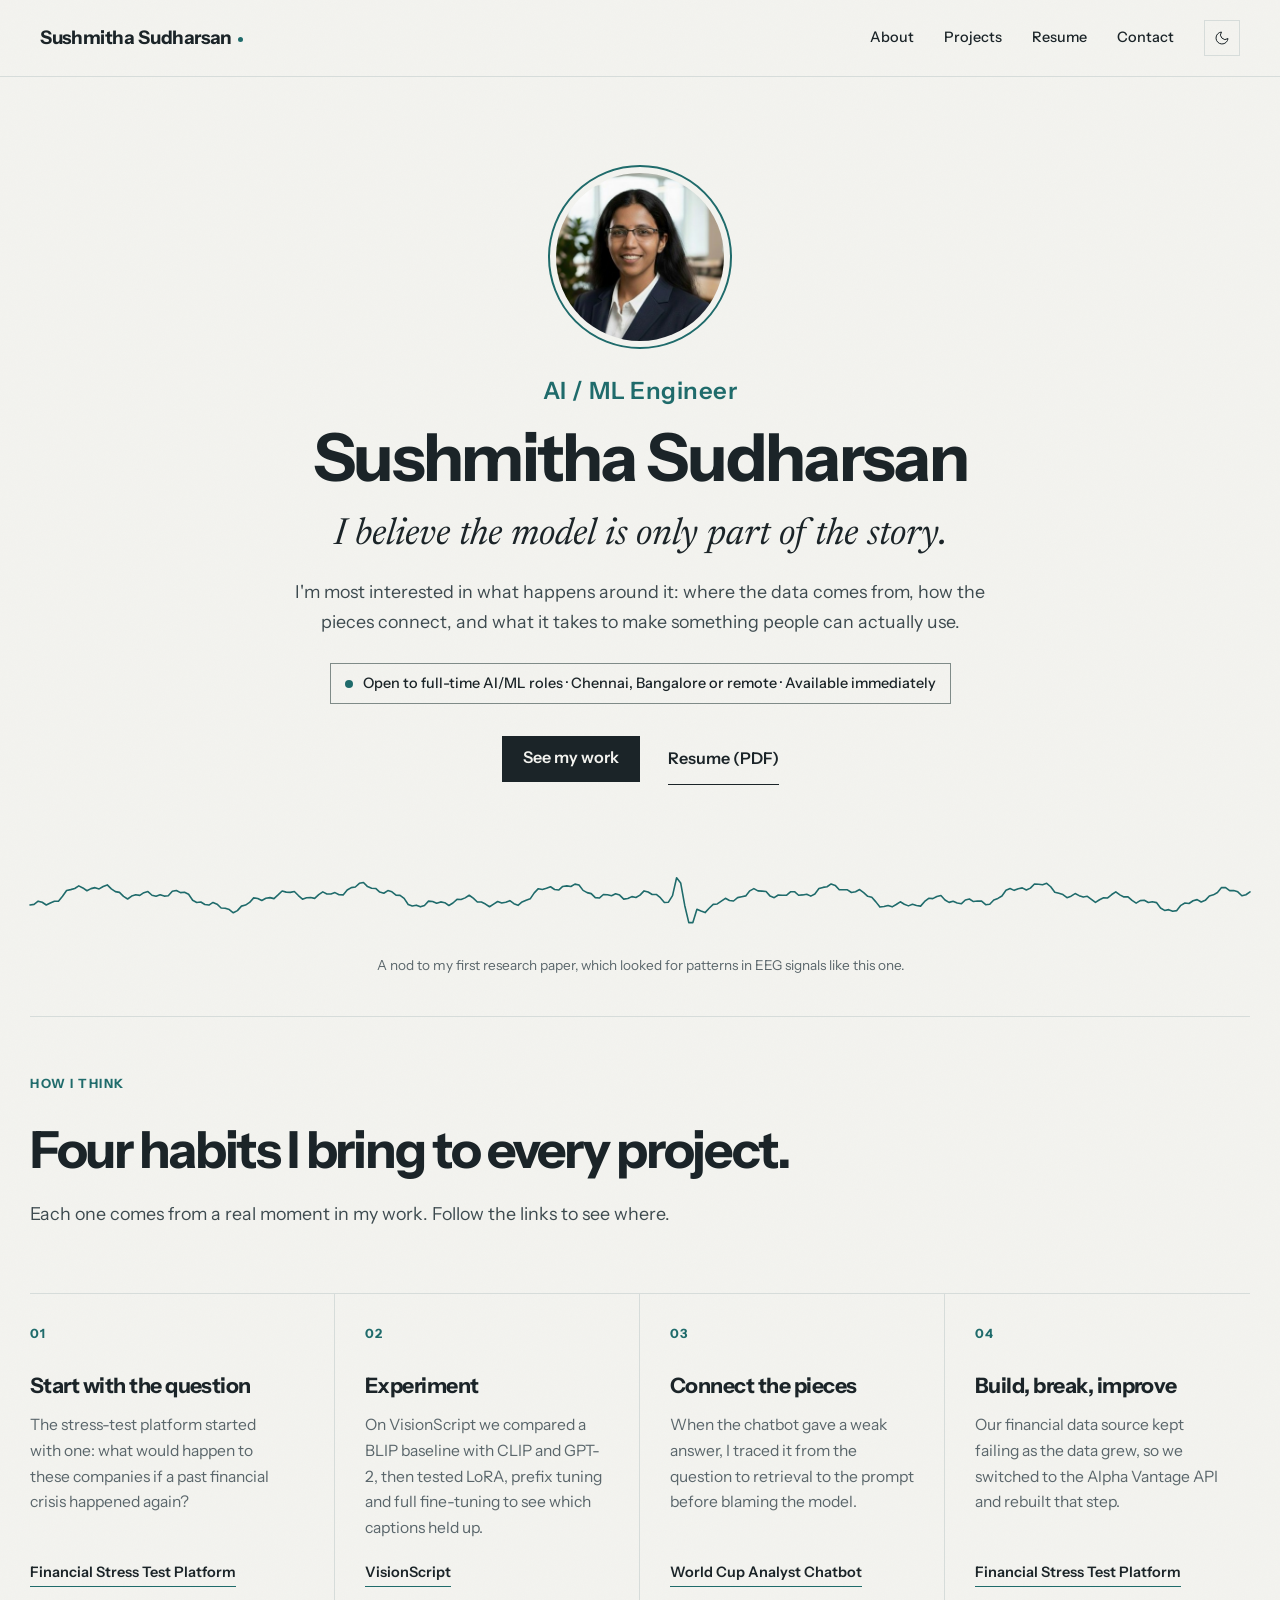
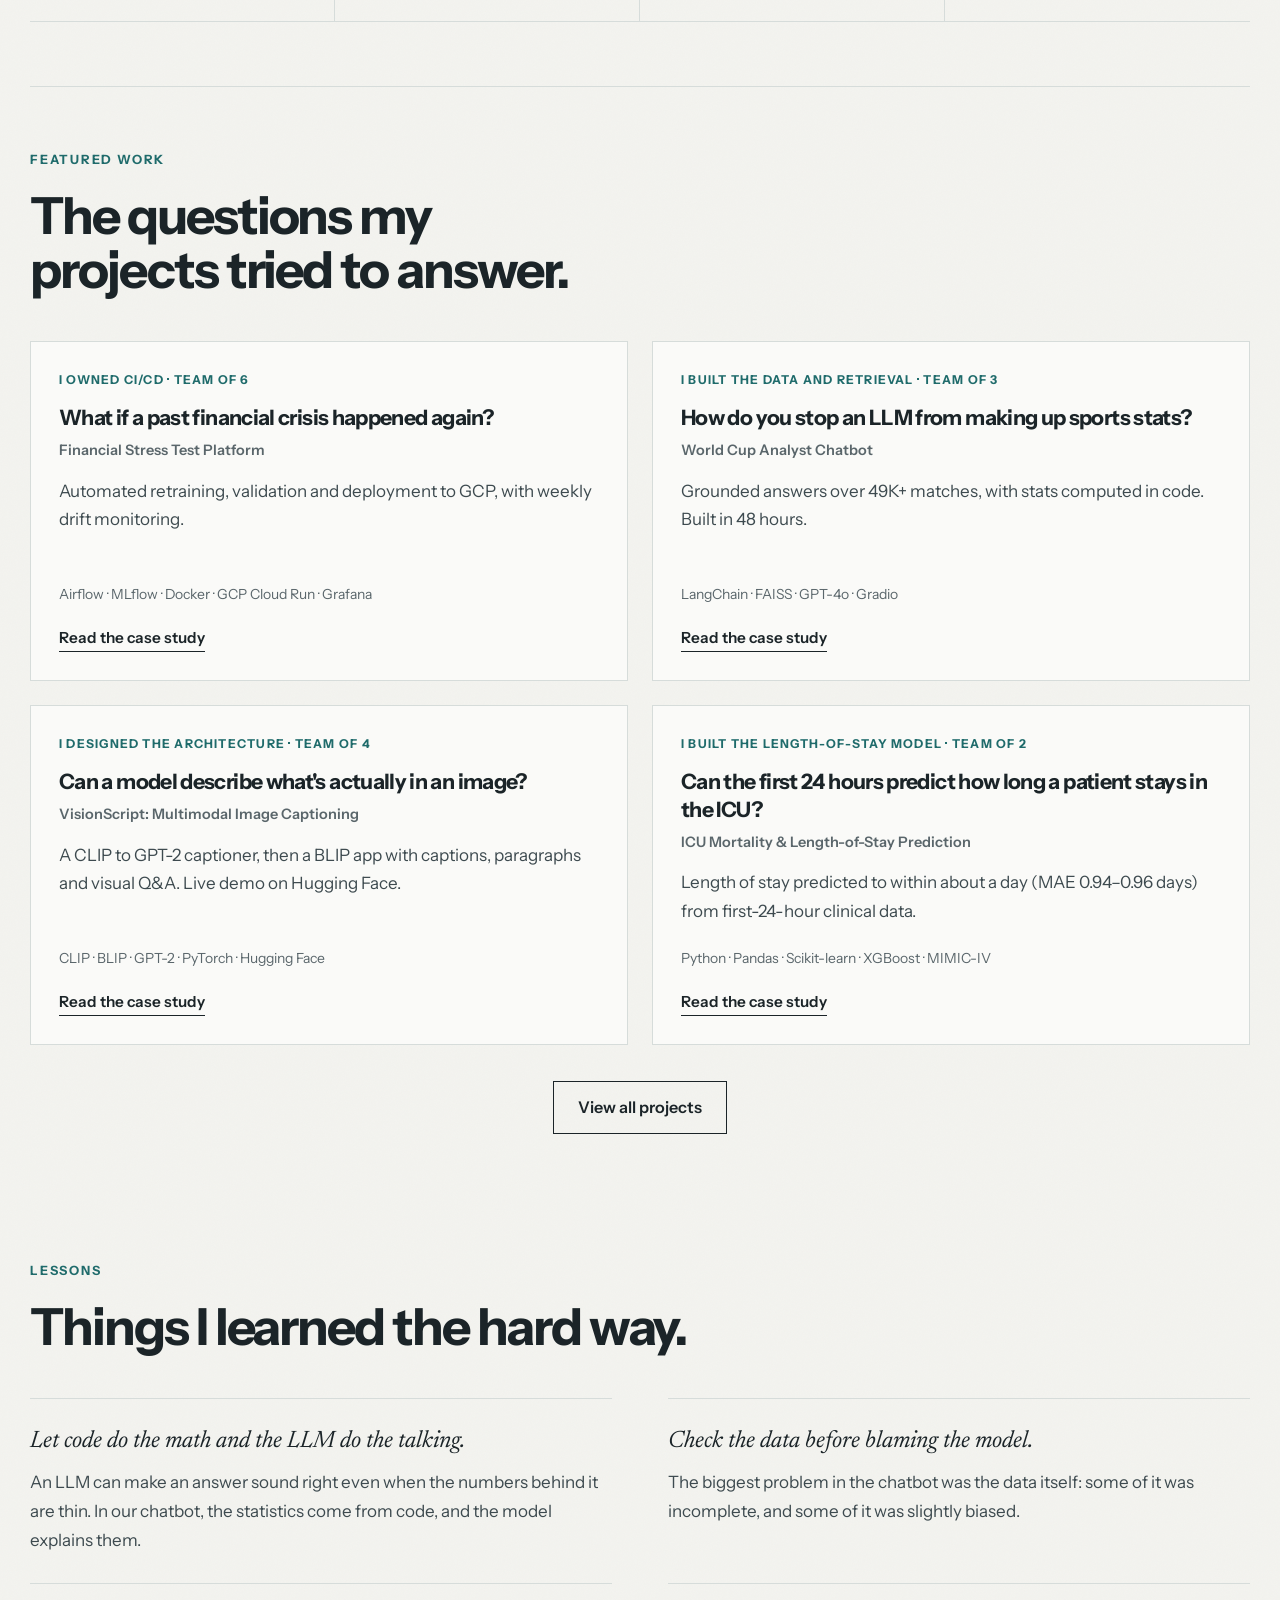
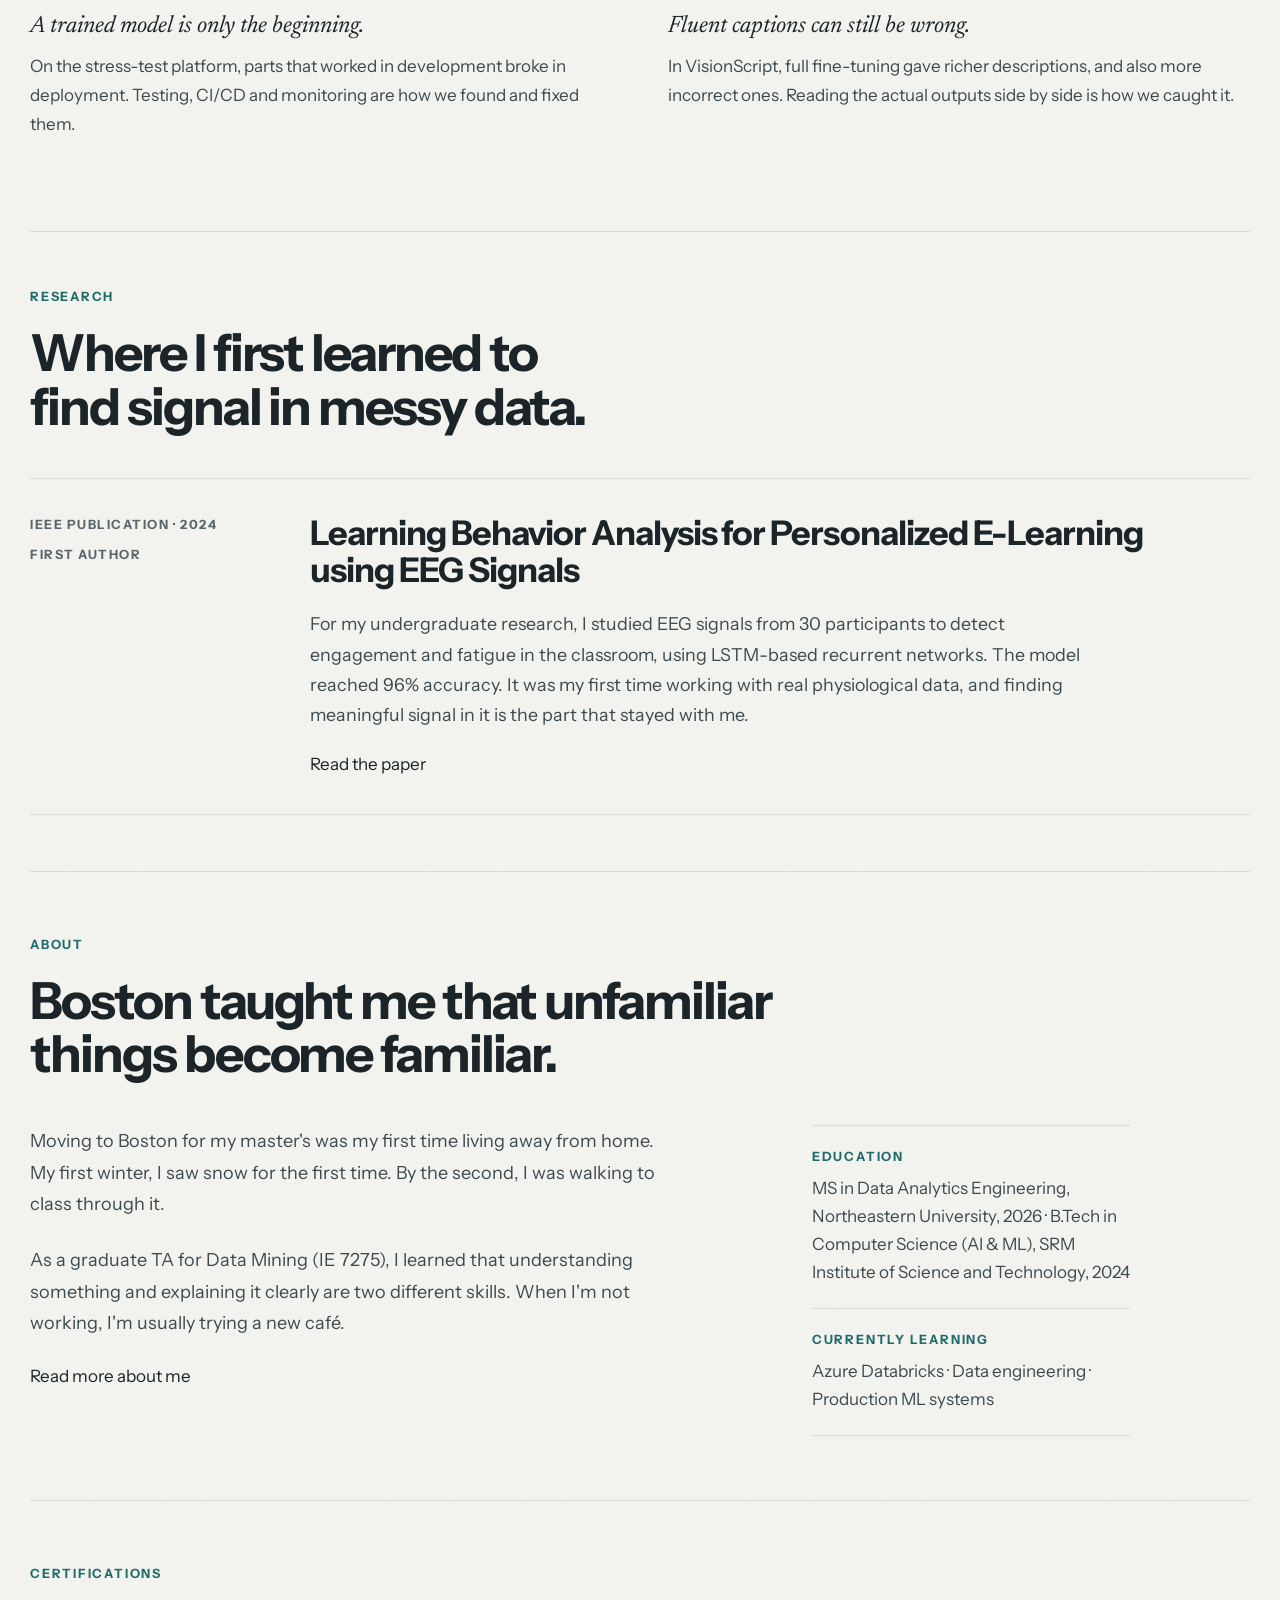
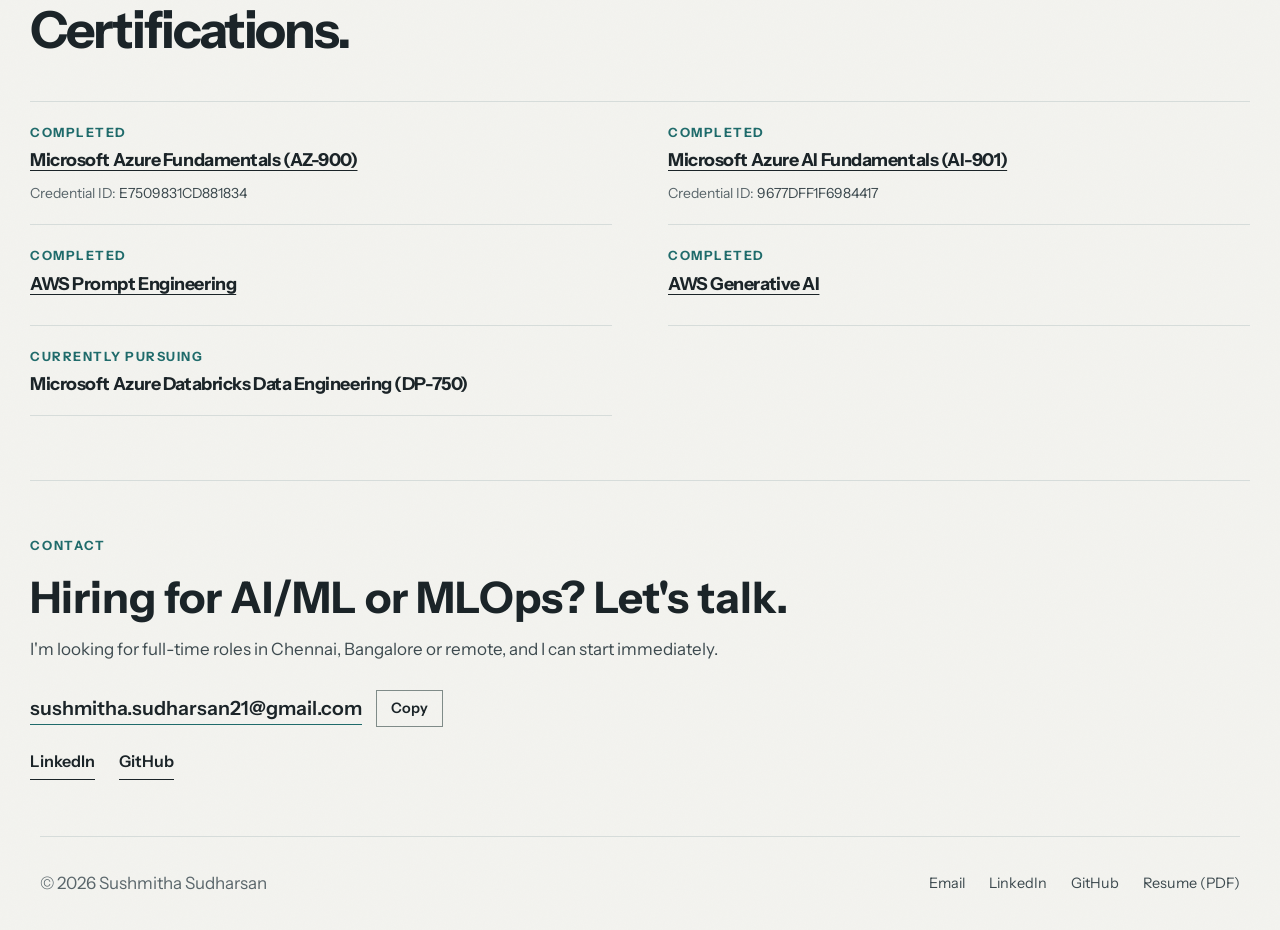
==== commit b02d7d4a: "Privacy updates" ====
--- a/index.html
+++ b/index.html
@@ -2,6 +2,7 @@
 <html lang="en">
   <head>
     <meta charset="UTF-8" />
+    <meta name="referrer" content="strict-origin-when-cross-origin" />
     <meta name="viewport" content="width=device-width, initial-scale=1.0" />
 
     <link rel="stylesheet" href="/css/style.css" />
@@ -33,7 +34,6 @@
           "jobTitle": "AI/ML Engineer",
           "image": "https://sushmithasudharsan.github.io/assets/images/sushmitha-headshot.jpg",
           "url": "https://sushmithasudharsan.github.io/",
-          "email": "mailto:sushmitha.sudharsan21@gmail.com",
           "sameAs": [
             "https://www.linkedin.com/in/sushmitha-sudharsan-2101/",
             "https://github.com/SushmithaSudharsan"
@@ -485,8 +485,8 @@
         </p>
 
         <div class="email-row">
-          <a href="mailto:sushmitha.sudharsan21@gmail.com" class="email-text">sushmitha.sudharsan21@gmail.com</a>
-          <button type="button" class="copy-email" data-email="sushmitha.sudharsan21@gmail.com">Copy</button>
+          <a href="/contact/" class="email-text" data-email-link><span data-email-text>sushmitha.sudharsan21 [at] gmail [dot] com</span></a>
+          <button type="button" class="copy-email">Copy</button>
           <span class="copy-status" role="status" aria-live="polite"></span>
         </div>
 
@@ -503,7 +503,7 @@
         <p>&copy; 2026 Sushmitha Sudharsan</p>
 
         <div class="footer-links">
-          <a href="mailto:sushmitha.sudharsan21@gmail.com">Email</a>
+          <a href="/contact/" data-email-link>Email</a>
           <a href="https://www.linkedin.com/in/sushmitha-sudharsan-2101/" target="_blank" rel="noopener noreferrer">LinkedIn</a>
           <a href="https://github.com/SushmithaSudharsan" target="_blank" rel="noopener noreferrer">GitHub</a>
           <a href="/assets/Sushmitha_AIML_Resume.pdf" target="_blank" rel="noopener noreferrer">Resume (PDF)</a>
